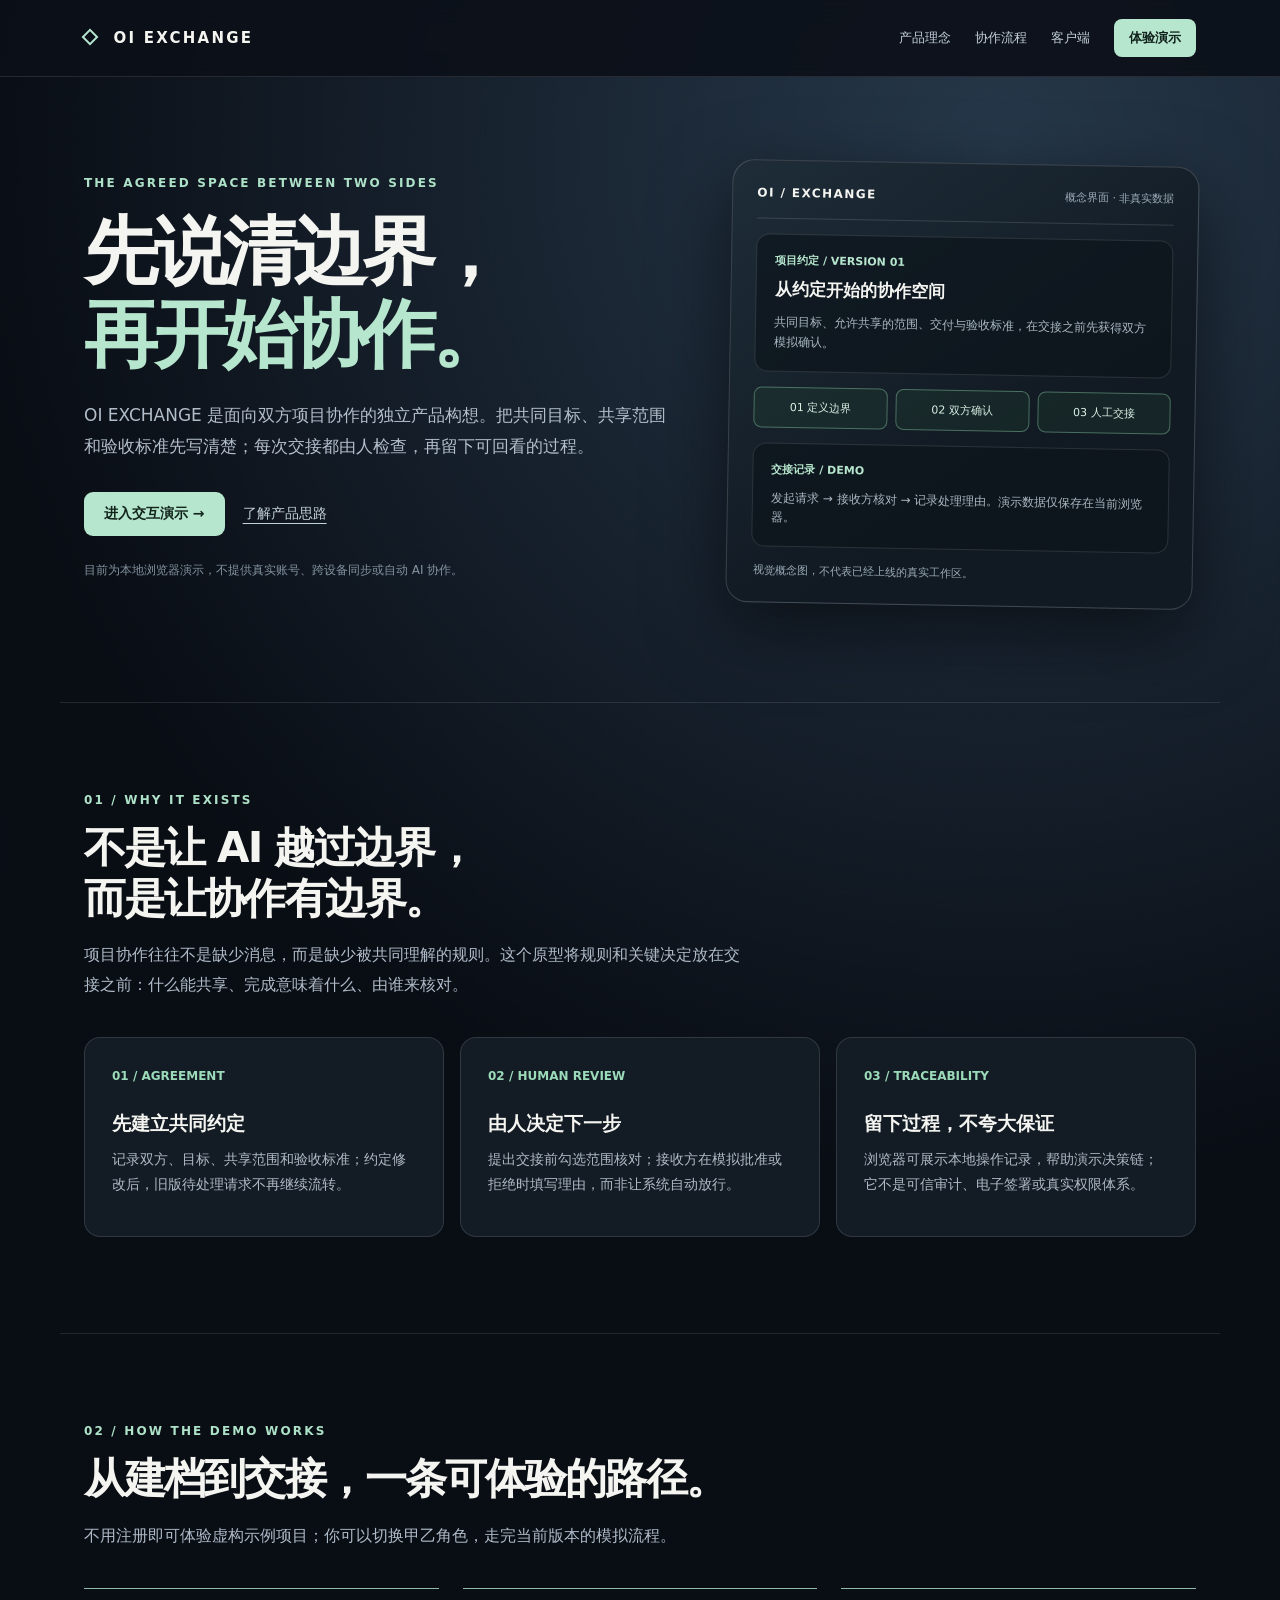
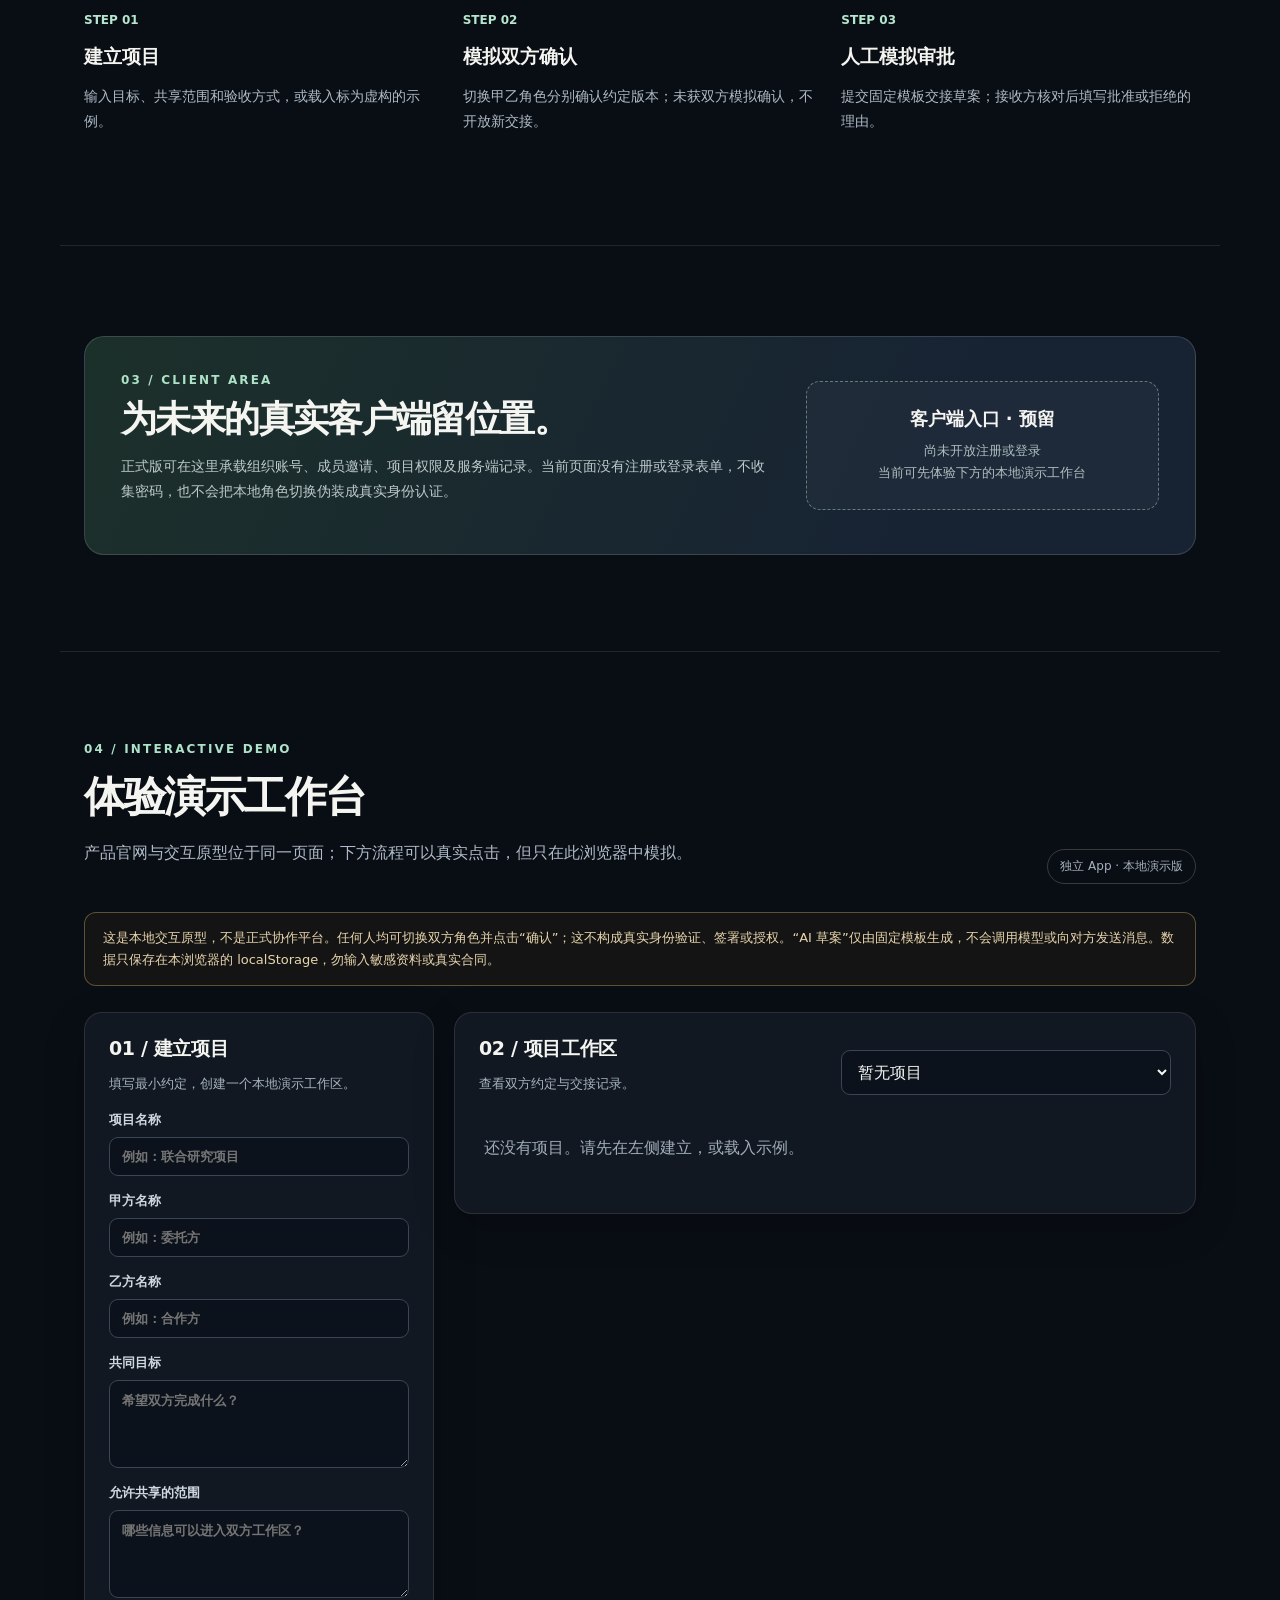
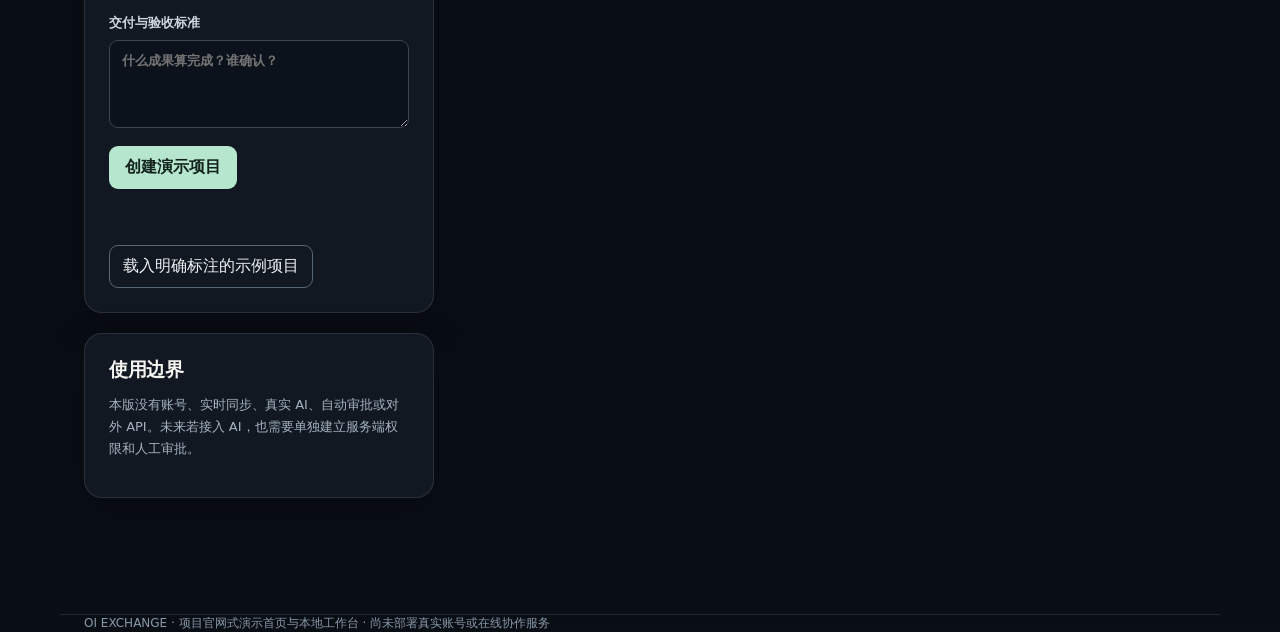
==== index.html @ 1efd239c "Build official-style OI EXCHANGE demo homepage and preserve local workspace" ====
<!doctype html>
<html lang="zh-CN">
<head>
  <meta charset="utf-8">
  <meta name="viewport" content="width=device-width,initial-scale=1">
  <meta name="color-scheme" content="dark">
  <meta name="description" content="OI EXCHANGE：先约定边界，再让双方协作。了解项目理念，体验本地交互演示。">
  <title>OI EXCHANGE — 在清晰边界内协作</title>
  <style>
    :root{font-family:Inter,ui-sans-serif,system-ui,-apple-system,BlinkMacSystemFont,"Segoe UI",sans-serif;color:#f4f4f0;background:#090d14;scroll-behavior:smooth}*{box-sizing:border-box}body{margin:0;min-height:100vh;background:radial-gradient(circle at 78% 4%,#26384a 0,transparent 27%),#090d14}button,input,textarea,select{font:inherit}button{cursor:pointer}button:disabled{opacity:.45;cursor:not-allowed}a{color:inherit}a:focus-visible,button:focus-visible,input:focus-visible,select:focus-visible,textarea:focus-visible,summary:focus-visible{outline:2px solid #b6e6cd;outline-offset:3px}.wrap{max-width:1160px;margin:auto;padding:0 24px}.skip{position:absolute;left:-9999px;top:8px;background:#b6e6cd;color:#11221c;padding:10px;z-index:5}.skip:focus{left:8px}header{border-bottom:1px solid #ffffff1c;background:#0b1019e8;backdrop-filter:blur(12px);position:sticky;top:0;z-index:4}header .wrap{display:flex;justify-content:space-between;align-items:center;min-height:76px;gap:16px}.brand{font-weight:800;letter-spacing:.15em;font-size:15px;text-decoration:none;white-space:nowrap}.brand i{display:inline-block;width:12px;height:12px;border:2px solid #b5e6d1;transform:rotate(45deg);margin-right:10px}.nav{display:flex;align-items:center;gap:24px}.nav a{font-size:13px;color:#c5d0da;text-decoration:none}.nav a:hover{color:#b6e6cd}.nav .nav-cta{color:#11221c;background:#b6e6cd;padding:10px 15px;border-radius:8px;font-weight:800}.nav .nav-cta:hover{color:#11221c;background:#d7f6e6}.tag,.muted{color:#a7b2bf}.tag{font-size:12px;border:1px solid #ffffff30;border-radius:40px;padding:8px 12px}.eyebrow{color:#aee2c8;font-size:12px;letter-spacing:.18em;font-weight:700}.site-hero{display:grid;grid-template-columns:1.12fr .88fr;gap:50px;align-items:center;min-height:560px;padding-top:86px;padding-bottom:96px}.site-hero h1{font-size:clamp(42px,5.8vw,75px);letter-spacing:-.06em;line-height:1.12;margin:20px 0 23px}.site-hero h1 em{font-style:normal;color:#b6e6cd}.lead{max-width:600px;line-height:1.85;color:#b3becb;font-size:17px}.ctas{display:flex;align-items:center;gap:18px;flex-wrap:wrap;margin-top:30px}.cta{display:inline-flex;text-decoration:none;justify-content:center;align-items:center;background:#b6e6cd;color:#12241c;border-radius:9px;padding:13px 20px;font-weight:800;font-size:14px}.cta:hover{background:#d7f6e6}.text-link{font-size:14px;color:#c3d1d9;text-underline-offset:5px}.hero-note{font-size:12px;line-height:1.7;color:#8293a0;margin-top:24px}.preview{border:1px solid #ffffff2a;border-radius:22px;background:linear-gradient(145deg,#1e2d38,#111922 65%);padding:24px;box-shadow:0 24px 75px #0008;transform:rotate(1deg)}.preview-head{display:flex;align-items:center;justify-content:space-between;border-bottom:1px solid #ffffff22;padding-bottom:18px;gap:10px}.preview-head strong{letter-spacing:.12em;font-size:12px}.preview-head span,.preview-caption{font-size:11px;color:#9aabb7}.preview-card{background:#0d151db8;border:1px solid #ffffff1e;border-radius:13px;padding:18px;margin-top:15px}.preview-card b{display:block;font-size:11px;color:#b6e6cd;margin-bottom:10px}.preview-card strong{font-size:17px}.preview-card p{font-size:12px;color:#a9b7c2;line-height:1.65;margin-bottom:0}.preview-steps{display:grid;grid-template-columns:repeat(3,1fr);gap:8px;margin-top:15px}.preview-steps span{border:1px solid #80be9c7b;background:#2346364a;color:#d9f0e3;border-radius:8px;text-align:center;font-size:11px;padding:12px 4px}.preview-caption{margin:16px 2px 0}.section{padding-top:90px;padding-bottom:96px;border-top:1px solid #ffffff1a;scroll-margin-top:80px}.section h2{font-size:clamp(29px,3.5vw,42px);letter-spacing:-.045em;line-height:1.2;margin:16px 0}.section-intro{max-width:670px;color:#afbbc8;line-height:1.85}.feature-grid{display:grid;grid-template-columns:repeat(3,1fr);gap:16px;margin-top:38px}.feature{border:1px solid #ffffff20;border-radius:16px;background:#131b24;padding:27px;min-height:200px}.feature span{color:#9bdbb9;font-size:12px;font-weight:800}.feature h3{font-size:19px;margin:27px 0 10px}.feature p{font-size:14px;line-height:1.75;color:#aebbc6;margin:0}.flow-grid{display:grid;grid-template-columns:repeat(3,1fr);gap:24px;margin-top:38px}.flow-step{border-top:1px solid #8fbaa7;padding-top:20px}.flow-step b{font-size:12px;color:#b6e6cd}.flow-step h3{margin:16px 0 10px}.flow-step p{font-size:14px;line-height:1.8;color:#aebbc6}.client-band{border:1px solid #ffffff25;background:linear-gradient(115deg,#1c302a,#172333 75%);border-radius:20px;padding:36px;display:grid;grid-template-columns:1.3fr .7fr;align-items:center;gap:28px}.client-band h2{margin:10px 0;font-size:clamp(26px,3vw,36px)}.client-band p{max-width:660px;color:#bdc9ca;line-height:1.8;font-size:14px}.reserved{border:1px dashed #aacdb781;border-radius:14px;padding:25px;text-align:center;background:#ffffff08}.reserved strong{display:block;font-size:18px;margin-bottom:9px}.reserved span{display:block;color:#adc0c0;font-size:13px;line-height:1.7}.demo-header{display:flex;justify-content:space-between;align-items:end;gap:18px;margin-bottom:28px}.demo-header h2{margin-bottom:5px}.notice{padding:14px 18px;border:1px solid #c8a96869;border-radius:12px;color:#e7d5ad;background:#45341835;font-size:13px;line-height:1.7;margin:0 0 26px}.grid{display:grid;grid-template-columns:350px minmax(0,1fr);gap:20px;align-items:start}.card{border:1px solid #ffffff1b;border-radius:18px;background:#131a24e8;padding:24px;margin-bottom:20px;box-shadow:0 12px 45px #0002}.card h2{font-size:19px;margin:0 0 10px;letter-spacing:-.02em}.card h3{font-size:15px;margin:20px 0 8px}.card p{line-height:1.7}.small{font-size:13px;color:#a5b2c0;line-height:1.6}.field{display:block;color:#ced6df;font-size:13px;font-weight:600;margin-top:16px}.field input:not([type=checkbox]),.field textarea,.field select,select.project{display:block;width:100%;margin-top:8px;background:#0c121b;color:#f5f6f4;border:1px solid #394656;border-radius:9px;padding:11px 12px;outline:none}.field textarea{min-height:88px;resize:vertical}.field input:focus,.field textarea:focus,.field select:focus,select.project:focus{border-color:#9ad8bb}.field small{display:block;color:#8493a2;font-weight:400;margin-top:6px}.check{display:flex;align-items:flex-start;gap:10px;margin-top:16px;color:#ced6df;font-size:13px;line-height:1.55}.check input{margin-top:3px;accent-color:#b6e6cd}.check span{flex:1}button.primary{background:#b6e6cd;color:#11221c;border:0;border-radius:9px;padding:11px 16px;font-weight:800;margin-top:18px}button.secondary{border:1px solid #576676;background:transparent;color:#edf2f4;border-radius:9px;padding:10px 13px;margin-top:12px}button.secondary:hover{border-color:#b6e6cd}button.danger{border-color:#b86969;color:#f1aaaa}.row{display:flex;justify-content:space-between;gap:15px;align-items:center;flex-wrap:wrap}.pill{border:1px solid #71b99c88;border-radius:30px;color:#b6e6cd;padding:5px 9px;font-size:12px}.statline{display:flex;gap:10px;flex-wrap:wrap;margin:18px 0}.stat{background:#0c121b;border:1px solid #ffffff18;border-radius:10px;padding:12px 15px;flex:1;min-width:110px}.stat strong{display:block;font-size:24px}.stat span{color:#9facb9;font-size:12px}.data{background:#0e141e;border:1px solid #ffffff16;border-radius:12px;padding:14px 16px;margin:12px 0;overflow-wrap:anywhere}.data b{display:block;font-size:12px;color:#b6e6cd;margin-bottom:6px}.data p{margin:0;white-space:pre-wrap;font-size:14px}.item{border-top:1px solid #ffffff1c;padding:18px 0}.item:first-child{border-top:0}.item h3{margin:0 0 6px}.item .small{margin:5px 0}.item pre{white-space:pre-wrap;overflow-wrap:anywhere;color:#dce9e3;background:#0b1219;border-radius:9px;padding:14px;font:13px/1.65 ui-monospace,SFMono-Regular,Consolas,monospace}.item .actions{display:flex;gap:10px;flex-wrap:wrap}.item .actions button{margin:4px 0 0}.item .review{margin-top:12px;border-top:1px solid #ffffff1c;padding-top:2px}.item .review textarea{min-height:64px}.empty{color:#9facb9;padding:30px 5px}.hidden{display:none!important}footer{padding:30px 0 55px;color:#8998a8;font-size:12px;border-top:1px solid #ffffff1a}.log{margin:0;padding:0 0 0 22px}.log li{margin:10px 0;color:#cad2dc;line-height:1.5}.log time{color:#8292a2;font-size:12px;margin-right:8px}.alert{color:#ffbcbc;font-size:13px;min-height:18px}.project{max-width:330px}select.project{margin:0}.sectiontitle{margin:34px 0 15px}.footnote{color:#8998a8;font-size:12px;margin-top:15px}details.revise{border-top:1px solid #ffffff1c;margin-top:22px;padding-top:18px}details.revise summary{cursor:pointer;color:#b6e6cd;font-size:13px}.gate{padding:12px 14px;background:#0c121b;border-radius:10px;margin:15px 0;color:#b6e6cd;font-size:13px;line-height:1.6}@media(max-width:900px){.site-hero{grid-template-columns:1fr;min-height:auto;gap:38px}.preview{max-width:620px}.nav{gap:14px}.nav a{font-size:12px}}@media(max-width:800px){.grid,.client-band{grid-template-columns:1fr}.feature-grid,.flow-grid{grid-template-columns:1fr}.feature{min-height:auto}.section{padding-top:65px;padding-bottom:70px}.card{padding:20px}.project{max-width:none}}@media(max-width:600px){header .wrap{min-height:66px;flex-wrap:wrap;padding-top:12px;padding-bottom:12px}.nav{width:100%;justify-content:space-between;gap:8px}.nav a{font-size:11px}.nav .nav-cta{padding:8px 10px}.site-hero{padding-top:55px;padding-bottom:65px}.site-hero h1{font-size:43px}.preview{padding:16px;transform:none}.client-band{padding:25px}.demo-header{display:block}.demo-header .tag{display:inline-block;margin-top:14px}}@media(prefers-reduced-motion:reduce){:root{scroll-behavior:auto}}
  </style>
</head>
<body>
  <a class="skip" href="#main">跳到正文</a>
  <header><div class="wrap"><a class="brand" href="#top"><i aria-hidden="true"></i> OI EXCHANGE</a><nav class="nav" aria-label="主导航"><a href="#why">产品理念</a><a href="#flow">协作流程</a><a href="#client">客户端</a><a class="nav-cta" href="#demo-workspace">体验演示</a></nav></div></header>
  <main id="main">
    <section class="wrap site-hero" id="top" aria-labelledby="hero-title"><div><div class="eyebrow">THE AGREED SPACE BETWEEN TWO SIDES</div><h1 id="hero-title">先说清边界，<br><em>再开始协作。</em></h1><p class="lead">OI EXCHANGE 是面向双方项目协作的独立产品构想。把共同目标、共享范围和验收标准先写清楚；每次交接都由人检查，再留下可回看的过程。</p><div class="ctas"><a class="cta" href="#demo-workspace">进入交互演示 →</a><a class="text-link" href="#why">了解产品思路</a></div><p class="hero-note">目前为本地浏览器演示，不提供真实账号、跨设备同步或自动 AI 协作。</p></div><div class="preview" aria-label="项目工作区概念示意，并非真实产品数据"><div class="preview-head"><strong>OI / EXCHANGE</strong><span>概念界面 · 非真实数据</span></div><div class="preview-card"><b>项目约定 / VERSION 01</b><strong>从约定开始的协作空间</strong><p>共同目标、允许共享的范围、交付与验收标准，在交接之前先获得双方模拟确认。</p></div><div class="preview-steps"><span>01 定义边界</span><span>02 双方确认</span><span>03 人工交接</span></div><div class="preview-card"><b>交接记录 / DEMO</b><p>发起请求 → 接收方核对 → 记录处理理由。演示数据仅保存在当前浏览器。</p></div><p class="preview-caption">视觉概念图，不代表已经上线的真实工作区。</p></div></section>
    <section id="why" class="section wrap" aria-labelledby="why-title"><div class="eyebrow">01 / WHY IT EXISTS</div><h2 id="why-title">不是让 AI 越过边界，<br>而是让协作有边界。</h2><p class="section-intro">项目协作往往不是缺少消息，而是缺少被共同理解的规则。这个原型将规则和关键决定放在交接之前：什么能共享、完成意味着什么、由谁来核对。</p><div class="feature-grid"><article class="feature"><span>01 / AGREEMENT</span><h3>先建立共同约定</h3><p>记录双方、目标、共享范围和验收标准；约定修改后，旧版待处理请求不再继续流转。</p></article><article class="feature"><span>02 / HUMAN REVIEW</span><h3>由人决定下一步</h3><p>提出交接前勾选范围核对；接收方在模拟批准或拒绝时填写理由，而非让系统自动放行。</p></article><article class="feature"><span>03 / TRACEABILITY</span><h3>留下过程，不夸大保证</h3><p>浏览器可展示本地操作记录，帮助演示决策链；它不是可信审计、电子签署或真实权限体系。</p></article></div></section>
    <section id="flow" class="section wrap" aria-labelledby="flow-title"><div class="eyebrow">02 / HOW THE DEMO WORKS</div><h2 id="flow-title">从建档到交接，一条可体验的路径。</h2><p class="section-intro">不用注册即可体验虚构示例项目；你可以切换甲乙角色，走完当前版本的模拟流程。</p><div class="flow-grid"><div class="flow-step"><b>STEP 01</b><h3>建立项目</h3><p>输入目标、共享范围和验收方式，或载入标为虚构的示例。</p></div><div class="flow-step"><b>STEP 02</b><h3>模拟双方确认</h3><p>切换甲乙角色分别确认约定版本；未获双方模拟确认，不开放新交接。</p></div><div class="flow-step"><b>STEP 03</b><h3>人工模拟审批</h3><p>提交固定模板交接草案；接收方核对后填写批准或拒绝的理由。</p></div></div></section>
    <section id="client" class="section wrap" aria-labelledby="client-title"><div class="client-band"><div><div class="eyebrow">03 / CLIENT AREA</div><h2 id="client-title">为未来的真实客户端留位置。</h2><p>正式版可在这里承载组织账号、成员邀请、项目权限及服务端记录。当前页面没有注册或登录表单，不收集密码，也不会把本地角色切换伪装成真实身份认证。</p></div><div class="reserved" role="note"><strong>客户端入口 · 预留</strong><span>尚未开放注册或登录<br>当前可先体验下方的本地演示工作台</span></div></div></section>
    <section id="demo-workspace" class="section wrap" aria-labelledby="demo-title"><div class="demo-header"><div><div class="eyebrow">04 / INTERACTIVE DEMO</div><h2 id="demo-title">体验演示工作台</h2><p class="section-intro">产品官网与交互原型位于同一页面；下方流程可以真实点击，但只在此浏览器中模拟。</p></div><span class="tag">独立 App · 本地演示版</span></div>
    <div class="notice" role="note">这是本地交互原型，不是正式协作平台。任何人均可切换双方角色并点击“确认”；这不构成真实身份验证、签署或授权。“AI 草案”仅由固定模板生成，不会调用模型或向对方发送消息。数据只保存在本浏览器的 localStorage，勿输入敏感资料或真实合同。</div>
    <div class="grid"><aside><section class="card"><h2>01 / 建立项目</h2><p class="small">填写最小约定，创建一个本地演示工作区。</p><form id="project-form"><label class="field">项目名称<input name="name" required maxlength="80" placeholder="例如：联合研究项目"></label><label class="field">甲方名称<input name="partyA" required maxlength="60" placeholder="例如：委托方"></label><label class="field">乙方名称<input name="partyB" required maxlength="60" placeholder="例如：合作方"></label><label class="field">共同目标<textarea name="goal" required maxlength="600" placeholder="希望双方完成什么？"></textarea></label><label class="field">允许共享的范围<textarea name="scope" required maxlength="600" placeholder="哪些信息可以进入双方工作区？"></textarea></label><label class="field">交付与验收标准<textarea name="deliverable" required maxlength="600" placeholder="什么成果算完成？谁确认？"></textarea></label><button class="primary" type="submit">创建演示项目</button><p id="project-error" class="alert" role="alert"></p></form><button id="demo" class="secondary" type="button">载入明确标注的示例项目</button></section><section class="card"><h2>使用边界</h2><p class="small">本版没有账号、实时同步、真实 AI、自动审批或对外 API。未来若接入 AI，也需要单独建立服务端权限和人工审批。</p></section></aside><div><section class="card"><div class="row"><div><h2>02 / 项目工作区</h2><p class="small">查看双方约定与交接记录。</p></div><select id="project-select" class="project" aria-label="选择项目"></select></div><div id="no-project" class="empty">还没有项目。请先在左侧建立，或载入示例。</div><div id="workspace" class="hidden"><div id="overview"></div><label class="field">模拟当前操作方<select id="actor"><option value="A">甲方</option><option value="B">乙方</option></select><small>可随时切换角色；这不是真实的身份验证或授权。</small></label></div></section><section id="agreement-card" class="card hidden"><h2>03 / 双方确认项目约定</h2><p class="small">双方分别模拟确认当前版本，才能提出新的交接请求。任何一方修改约定，版本递增，双方必须重新确认；旧版未处理请求会作废。</p><div id="agreement-status"></div><button id="approve-agreement" class="primary" type="button">模拟确认当前约定</button><p id="agreement-error" class="alert" role="alert"></p><details class="revise"><summary>修改共同目标、共享范围或验收标准</summary><form id="revision-form"><label class="field">共同目标<textarea name="goal" required maxlength="600"></textarea></label><label class="field">允许共享的范围<textarea name="scope" required maxlength="600"></textarea></label><label class="field">交付与验收标准<textarea name="deliverable" required maxlength="600"></textarea></label><button class="secondary" type="submit">模拟提出新约定版本</button><p id="revision-error" class="alert" role="alert"></p></form></details></section><section id="handoff-card" class="card hidden"><h2>04 / 提出交接请求</h2><p class="small">以当前操作方名义生成固定模板草案；对方需模拟核对范围并填写处理理由。不会自动发送，也不会执行任务。</p><div id="handoff-gate" class="gate" role="status"></div><form id="handoff-form"><label class="field">待协作任务<textarea name="task" required maxlength="500" placeholder="描述需要对方确认的具体任务"></textarea></label><label class="check"><input name="scopeCheck" type="checkbox" required><span>我已人工核对：任务及其中的信息没有超出当前约定的共享范围。</span></label><button id="submit-handoff" class="primary" type="submit">生成草案并提交模拟审批</button><p id="handoff-error" class="alert" role="alert"></p></form><h3 class="sectiontitle">交接列表</h3><div id="handoffs"></div></section><section id="audit-card" class="card hidden"><h2>05 / 操作记录</h2><p class="small">仅记录此浏览器中的演示操作，不是不可篡改的审计日志。</p><ol id="audit" class="log"></ol><button id="clear-project" class="secondary danger" type="button">删除当前本地项目</button></section></div></div></section>
  </main><footer class="wrap">OI EXCHANGE · 项目官网式演示首页与本地工作台 · 尚未部署真实账号或在线协作服务</footer>
  <script>
    (()=>{'use strict';
      const KEY='oi-exchange-demo-v1';
      const $=s=>document.querySelector(s);
      const node=(tag,cls,text)=>{const el=document.createElement(tag);if(cls)el.className=cls;if(text!==undefined)el.textContent=text;return el};
      function load(){try{const v=JSON.parse(localStorage.getItem(KEY)||'{}');const projects=Array.isArray(v.projects)?v.projects:[];projects.forEach(p=>{if(!p.agreement||typeof p.agreement!=='object')p.agreement={version:1,approved:{A:null,B:null}};if(!p.agreement.approved||typeof p.agreement.approved!=='object')p.agreement.approved={A:null,B:null};if(!Number.isInteger(p.agreement.version)||p.agreement.version<1)p.agreement.version=1;if(!Array.isArray(p.handoffs))p.handoffs=[];if(!Array.isArray(p.audit))p.audit=[]});return {projects}}catch{return {projects:[]}}}
      const state=load();let selected=state.projects[0]?.id||null;
      function save(){try{localStorage.setItem(KEY,JSON.stringify(state));return true}catch{return false}}
      function id(){return typeof crypto!=='undefined'&&crypto.randomUUID?crypto.randomUUID():`${Date.now()}-${Math.random().toString(36).slice(2)}`}
      function current(){return state.projects.find(p=>p.id===selected)}
      function log(p,message){p.audit.unshift({id:id(),at:new Date().toISOString(),message})}
      function party(p,side){return side==='A'?p.partyA:p.partyB}
      function agreed(p){return Boolean(p.agreement.approved.A&&p.agreement.approved.B)}
      function addData(parent,label,value){const box=node('div','data');box.append(node('b','',label),node('p','',value));parent.append(box)}
      function newProject(data,example){return {id:id(),name:data.name,partyA:data.partyA,partyB:data.partyB,goal:data.goal,scope:data.scope,deliverable:data.deliverable,example,handoffs:[],audit:[],agreement:{version:1,approved:{A:null,B:null}}}}
      function render(){const p=current(),select=$('#project-select');select.replaceChildren();if(!state.projects.length)select.add(new Option('暂无项目',''));else{state.projects.forEach(item=>select.add(new Option(item.name,item.id)));select.value=p?.id||state.projects[0].id}
        $('#no-project').classList.toggle('hidden',!!p);['#workspace','#agreement-card','#handoff-card','#audit-card'].forEach(s=>$(s).classList.toggle('hidden',!p));if(!p)return;
        const overview=$('#overview');overview.replaceChildren();const head=node('div','row'),left=node('div');left.append(node('h2','',p.name),node('div','small',`${p.partyA} ↔ ${p.partyB}`));head.append(left,node('span','pill',p.example?'示例项目 · 模拟':'本地项目 · 模拟'));overview.append(head);
        const stats=node('div','statline');[['约定版本',`v${p.agreement.version}`],['待审批',p.handoffs.filter(h=>h.status==='pending').length],['已模拟批准',p.handoffs.filter(h=>h.status==='approved').length]].forEach(([label,count])=>{const item=node('div','stat');item.append(node('strong','',String(count)),node('span','',label));stats.append(item)});overview.append(stats);
        addData(overview,'共同目标',p.goal);addData(overview,'允许共享的范围',p.scope);addData(overview,'交付与验收标准',p.deliverable);
        const actor=$('#actor');actor.options[0].textContent=`甲方 · ${p.partyA}`;actor.options[1].textContent=`乙方 · ${p.partyB}`;
        const form=$('#revision-form');form.elements.goal.value=p.goal;form.elements.scope.value=p.scope;form.elements.deliverable.value=p.deliverable;
        renderAgreement(p);renderHandoffs(p);renderAudit(p)
      }
      function renderAgreement(p){const box=$('#agreement-status');box.replaceChildren();['A','B'].forEach(side=>{const date=p.agreement.approved[side];addData(box,`${party(p,side)} · 当前版本 v${p.agreement.version}`,date?`已模拟确认 · ${new Date(date).toLocaleString('zh-CN')}`:'尚未模拟确认')});const side=$('#actor').value,button=$('#approve-agreement');button.disabled=Boolean(p.agreement.approved[side]);button.textContent=p.agreement.approved[side]?`${party(p,side)}已模拟确认`: `以${party(p,side)}身份模拟确认 v${p.agreement.version}`;$('#handoff-gate').textContent=agreed(p)?`双方已模拟确认 v${p.agreement.version}；可提交本版本的新交接请求。`:`尚待双方模拟确认 v${p.agreement.version}，此时不能提交新的交接请求。`;$('#submit-handoff').disabled=!agreed(p)}
      function renderHandoffs(p){const box=$('#handoffs');box.replaceChildren();if(!p.handoffs.length){box.append(node('div','empty','暂无交接请求。双方确认约定后可生成模拟草案。'));return}
        [...p.handoffs].reverse().forEach(h=>{const item=node('article','item'),version=h.agreementVersion||1;const label={pending:'待对方模拟审批',approved:'已模拟批准',rejected:'已模拟拒绝',superseded:'约定更新后作废'}[h.status]||'状态未知';item.append(node('h3','',h.task),node('p','small',`${party(p,h.from)} → ${party(p,h.to)} · 约定 v${version} · ${label}`));item.append(node('pre','',h.draft));if(h.status==='pending'){
          const review=node('form','review');const reason=node('textarea');reason.name='reason';reason.required=true;reason.maxLength=300;reason.placeholder='说明批准或拒绝的理由（必填，最多 300 字）';const reasonLabel=node('label','field','处理理由');reasonLabel.append(reason);review.append(reasonLabel);
          const checkLabel=node('label','check'),check=document.createElement('input');check.type='checkbox';check.name='reviewCheck';check.required=true;checkLabel.append(check,node('span','','我已人工核对任务内容与约定版本、共享范围及验收标准；仅作本地模拟。'));review.append(checkLabel);
          const actions=node('div','actions');['approved','rejected'].forEach(status=>{const b=node('button','secondary'+(status==='rejected'?' danger':''),status==='approved'?'模拟批准':'模拟拒绝');b.type='submit';b.value=status;b.name='decision';b.disabled=$('#actor').value!==h.to||version!==p.agreement.version;actions.append(b)});review.append(actions,node('div','footnote',`切换为 ${party(p,h.to)} 才能在本地模拟审批；角色并无真实权限校验。`));review.addEventListener('submit',e=>{e.preventDefault();const data=new FormData(review),decision=e.submitter?.value;if(data.get('reviewCheck')!=='on'||!['approved','rejected'].includes(decision))return;const detail=String(data.get('reason')||'').trim();if(!detail){reason.setCustomValidity('请填写处理理由');reason.reportValidity();return}reason.setCustomValidity('');decide(p.id,h.id,decision,detail)});reason.addEventListener('input',()=>reason.setCustomValidity(''));item.append(review)
        }else if(h.reviewReason){addData(item,'模拟处理理由',h.reviewReason)}box.append(item)})
      }
      function renderAudit(p){const box=$('#audit');box.replaceChildren();p.audit.forEach(entry=>{const li=node('li');const t=node('time','',new Date(entry.at).toLocaleString('zh-CN'));t.dateTime=entry.at;li.append(t,document.createTextNode(entry.message));box.append(li)})}
      function decide(projectId,handoffId,status,reason){const p=state.projects.find(x=>x.id===projectId),h=p?.handoffs.find(x=>x.id===handoffId);if(!p||!h||h.status!=='pending'||(h.agreementVersion||1)!==p.agreement.version||$('#actor').value!==h.to||!agreed(p)||!['approved','rejected'].includes(status)||!reason||reason.length>300)return;const before=h.status;h.status=status;h.decidedAt=new Date().toISOString();h.reviewReason=reason;log(p,`${party(p,h.to)}${status==='approved'?'模拟批准':'模拟拒绝'}了「${h.task}」（约定 v${p.agreement.version}）；理由：${reason}`);if(!save()){h.status=before;delete h.decidedAt;delete h.reviewReason;p.audit.shift();alert('本地存储不可用，操作未保存。');return}render()}
      $('#project-form').addEventListener('submit',e=>{e.preventDefault();const form=e.currentTarget,d=Object.fromEntries(new FormData(form));const fields=['name','partyA','partyB','goal','scope','deliverable'];const data=Object.fromEntries(fields.map(key=>[key,String(d[key]||'').trim()]));if(fields.some(key=>!data[key]))return;const p=newProject(data,false);log(p,'创建本地演示项目（约定 v1 待双方模拟确认）');state.projects.push(p);if(!save()){state.projects.pop();$('#project-error').textContent='浏览器存储不可用，未创建项目。';return}selected=p.id;$('#actor').value='A';$('#project-error').textContent='';form.reset();render()});
      $('#demo').addEventListener('click',()=>{const p=newProject({name:'示例：联合研究交付',partyA:'示例委托方',partyB:'示例研究方',goal:'共同完成一份研究提纲，并在双方确认后推进。',scope:'仅共享公开资料、已获双方同意的研究摘要；不共享个人数据或未授权文件。',deliverable:'一份含研究问题、方法与时间安排的提纲；双方分别确认后才视为通过。'},true);log(p,'载入虚构示例项目（约定 v1 待模拟确认）');state.projects.push(p);if(!save()){state.projects.pop();alert('浏览器存储不可用，无法载入示例。');return}selected=p.id;$('#actor').value='A';render()});
      $('#project-select').addEventListener('change',e=>{selected=e.target.value;$('#actor').value='A';render()});$('#actor').addEventListener('change',()=>{const p=current();if(p){renderAgreement(p);renderHandoffs(p)}});
      $('#approve-agreement').addEventListener('click',()=>{const p=current();if(!p)return;const side=$('#actor').value;if(p.agreement.approved[side])return;if(!confirm(`以「${party(p,side)}」演示角色确认约定 v${p.agreement.version}？这不是实际签署或授权。`))return;const date=new Date().toISOString();p.agreement.approved[side]=date;log(p,`${party(p,side)}模拟确认项目约定 v${p.agreement.version}`);if(!save()){p.agreement.approved[side]=null;p.audit.shift();$('#agreement-error').textContent='浏览器存储不可用，未保存确认。';return}$('#agreement-error').textContent='';renderAgreement(p);renderAudit(p)});
      $('#revision-form').addEventListener('submit',e=>{e.preventDefault();const p=current();if(!p)return;const form=e.currentTarget,d=new FormData(form);const goal=String(d.get('goal')||'').trim(),scope=String(d.get('scope')||'').trim(),deliverable=String(d.get('deliverable')||'').trim();if(!goal||!scope||!deliverable)return;if(goal===p.goal&&scope===p.scope&&deliverable===p.deliverable){$('#revision-error').textContent='内容没有变化。';return}if(!confirm('创建新约定版本？双方确认会重置，旧版待审批请求将作废；此操作无法撤回。'))return;
        const snapshot={goal:p.goal,scope:p.scope,deliverable:p.deliverable,agreement:p.agreement,statuses:p.handoffs.map(h=>h.status),audit:p.audit.slice()};p.goal=goal;p.scope=scope;p.deliverable=deliverable;p.agreement={version:snapshot.agreement.version+1,approved:{A:null,B:null}};p.handoffs.forEach(h=>{if(h.status==='pending')h.status='superseded'});log(p,`${party(p,$('#actor').value)}模拟修改约定为 v${p.agreement.version}；旧版待审批请求作废，双方需重新确认`);if(!save()){p.goal=snapshot.goal;p.scope=snapshot.scope;p.deliverable=snapshot.deliverable;p.agreement=snapshot.agreement;p.handoffs.forEach((h,i)=>h.status=snapshot.statuses[i]);p.audit=snapshot.audit;$('#revision-error').textContent='浏览器存储不可用，变更未保存。';return}$('#revision-error').textContent='';render()});
      $('#handoff-form').addEventListener('submit',e=>{e.preventDefault();const p=current();if(!p)return;if(!agreed(p)){$('#handoff-error').textContent='请先让双方模拟确认当前约定。';return}const form=e.currentTarget,d=new FormData(form),task=String(d.get('task')||'').trim();if(!task||d.get('scopeCheck')!=='on')return;const from=$('#actor').value,to=from==='A'?'B':'A';const draft=`【模拟模板，并非 AI 生成】\n约定版本：v${p.agreement.version}\n发起方：${party(p,from)}\n接收方：${party(p,to)}\n任务：${task}\n项目目标：${p.goal}\n约定共享范围：${p.scope}\n预期交付与验收：${p.deliverable}\n发起方已勾选人工核对范围（演示记录，未自动验证）。\n下一步：接收方检查任务和信息是否符合约定，再决定是否模拟批准。`;const h={id:id(),from,to,task,draft,agreementVersion:p.agreement.version,status:'pending'};p.handoffs.push(h);log(p,`${party(p,from)}提交了「${task}」的模拟审批请求（约定 v${p.agreement.version}）`);if(!save()){p.handoffs.pop();p.audit.shift();$('#handoff-error').textContent='浏览器存储不可用，交接未保存。';return}$('#handoff-error').textContent='';form.reset();render()});
      $('#clear-project').addEventListener('click',()=>{const p=current();if(!p||!confirm(`删除本浏览器中的「${p.name}」及其全部演示记录？此操作不可撤销。`))return;const original=state.projects;state.projects=state.projects.filter(x=>x.id!==p.id);if(!save()){state.projects=original;alert('删除未保存，请检查浏览器存储。');return}selected=state.projects[0]?.id||null;$('#actor').value='A';render()});render();
    })();
  </script>
</body>
</html>
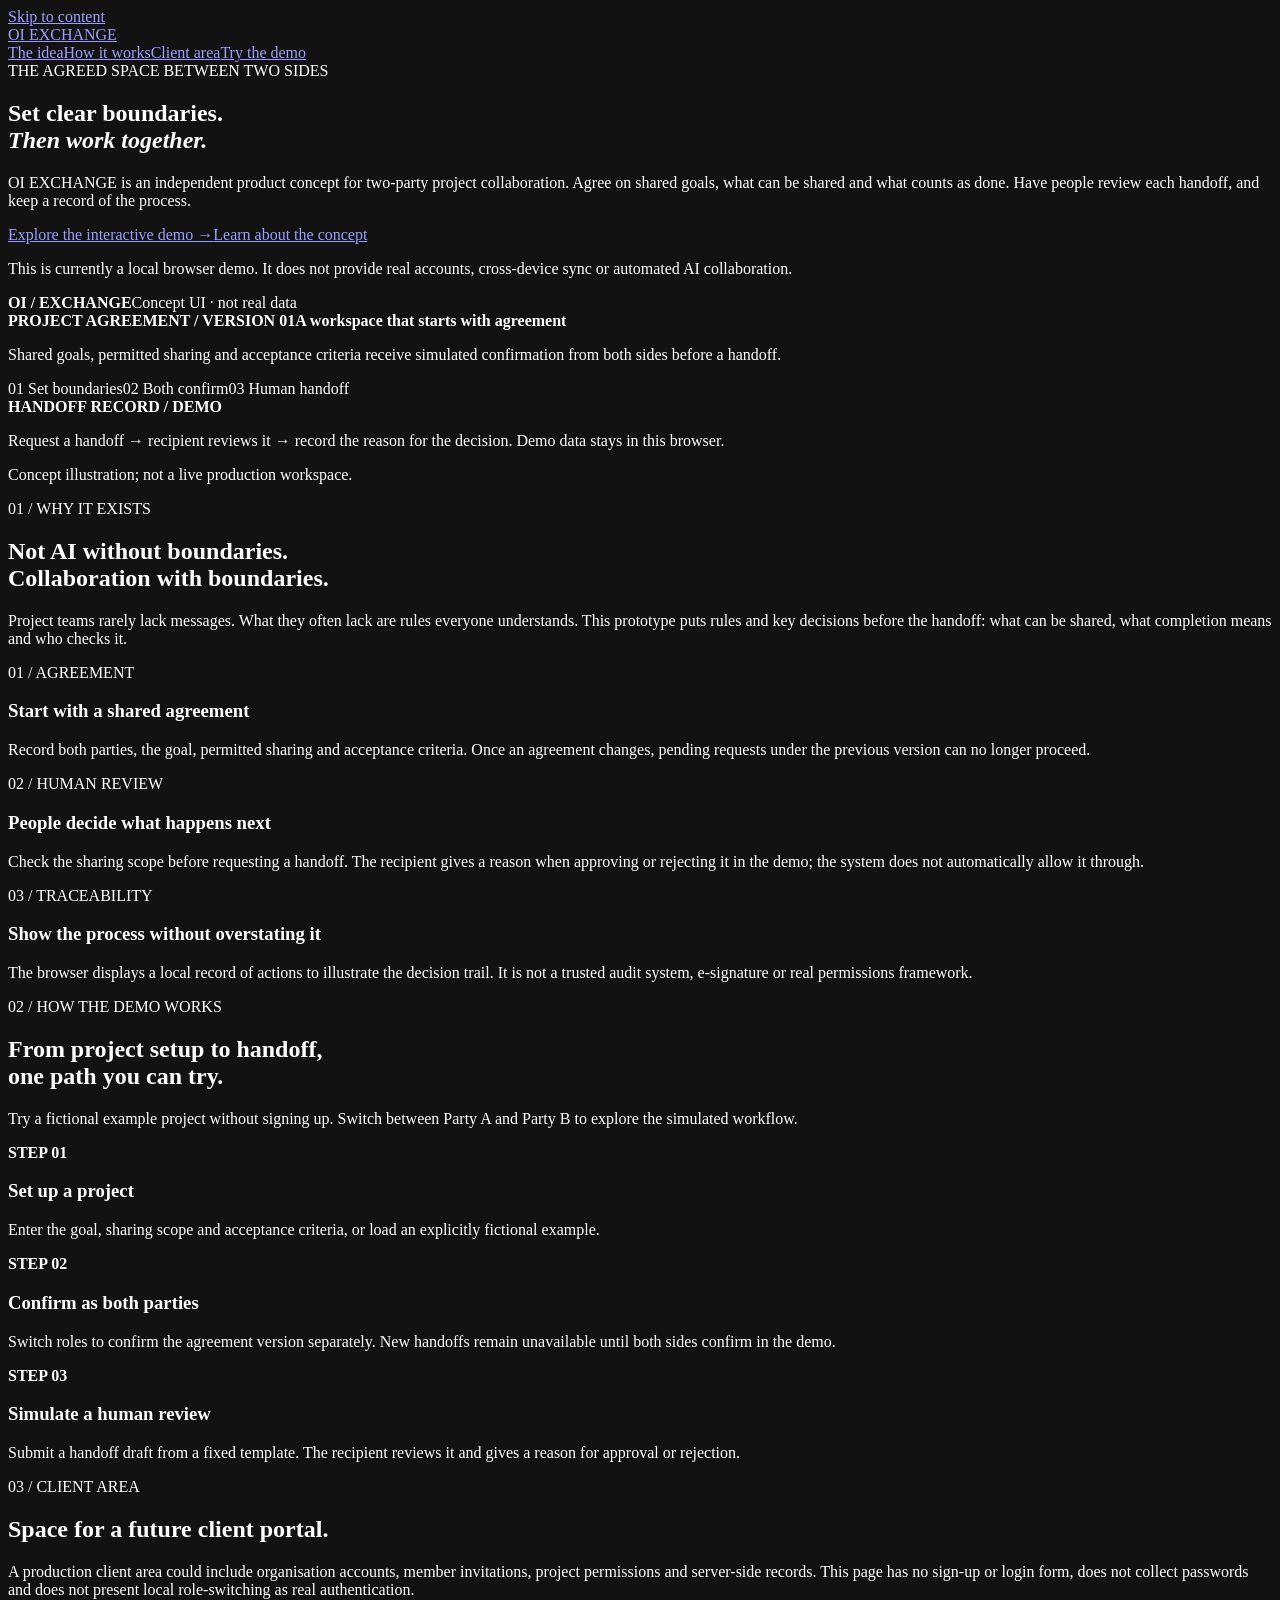
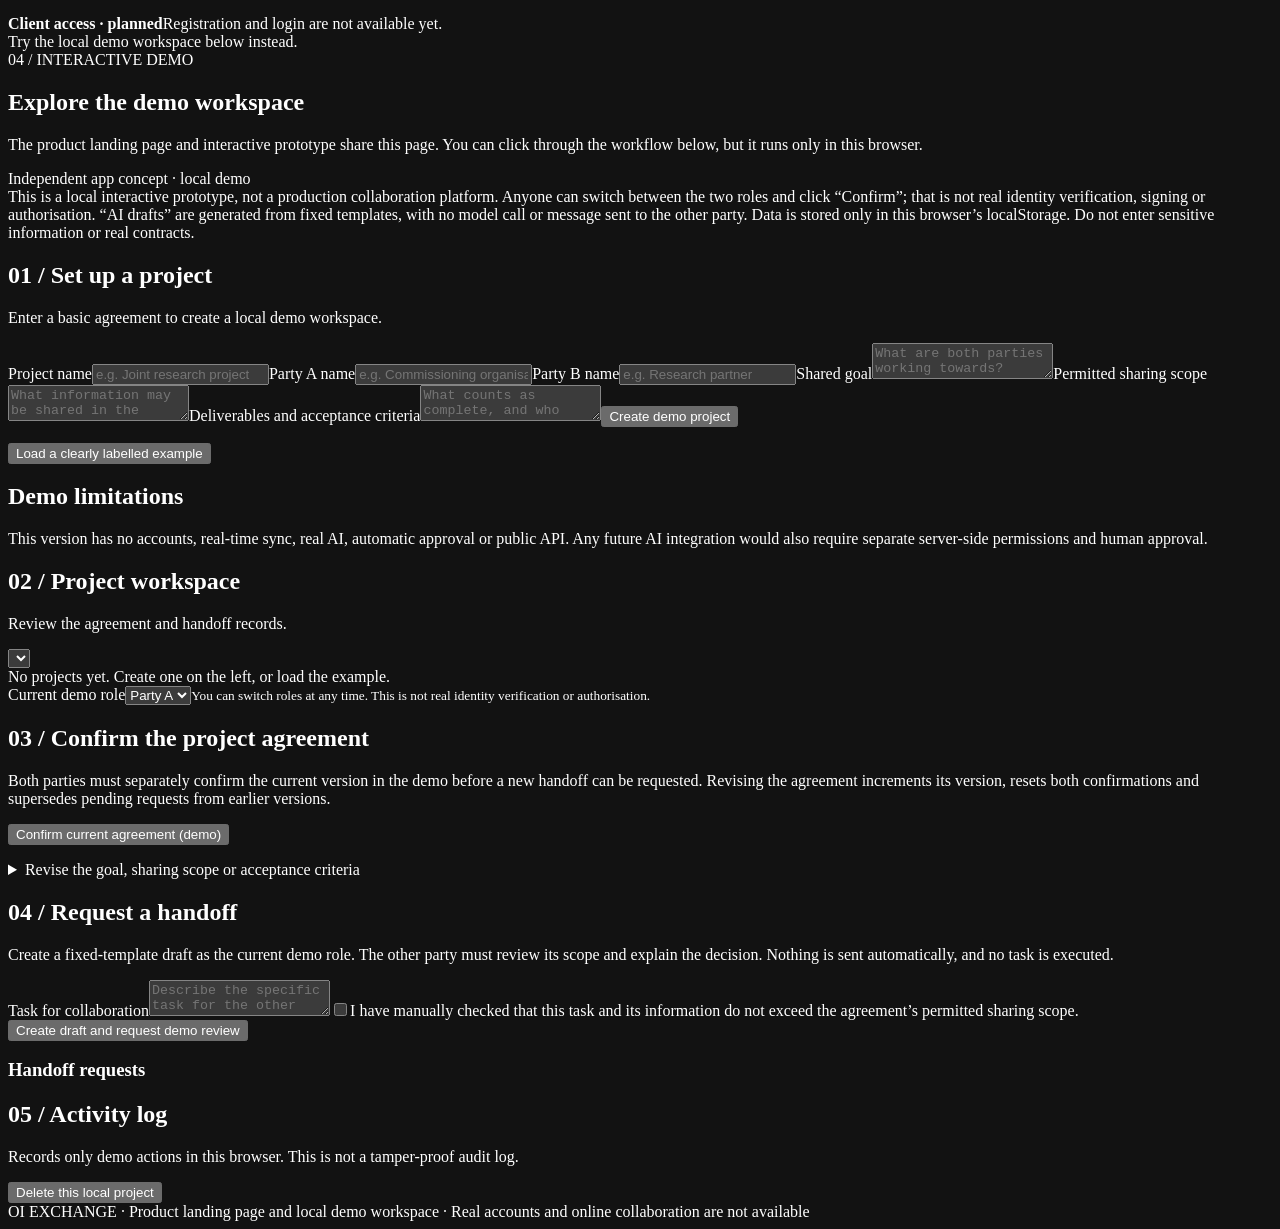
==== commit 7fa2c884: "Translate OI EXCHANGE site to English and link external assets" ====
--- a/index.html
+++ b/index.html
@@ -1,70 +1,25 @@
 <!doctype html>
-<html lang="zh-CN">
+<html lang="en">
 <head>
   <meta charset="utf-8">
   <meta name="viewport" content="width=device-width,initial-scale=1">
   <meta name="color-scheme" content="dark">
-  <meta name="description" content="OI EXCHANGE：先约定边界，再让双方协作。了解项目理念，体验本地交互演示。">
-  <title>OI EXCHANGE — 在清晰边界内协作</title>
-  <style>
-    :root{font-family:Inter,ui-sans-serif,system-ui,-apple-system,BlinkMacSystemFont,"Segoe UI",sans-serif;color:#f4f4f0;background:#090d14;scroll-behavior:smooth}*{box-sizing:border-box}body{margin:0;min-height:100vh;background:radial-gradient(circle at 78% 4%,#26384a 0,transparent 27%),#090d14}button,input,textarea,select{font:inherit}button{cursor:pointer}button:disabled{opacity:.45;cursor:not-allowed}a{color:inherit}a:focus-visible,button:focus-visible,input:focus-visible,select:focus-visible,textarea:focus-visible,summary:focus-visible{outline:2px solid #b6e6cd;outline-offset:3px}.wrap{max-width:1160px;margin:auto;padding:0 24px}.skip{position:absolute;left:-9999px;top:8px;background:#b6e6cd;color:#11221c;padding:10px;z-index:5}.skip:focus{left:8px}header{border-bottom:1px solid #ffffff1c;background:#0b1019e8;backdrop-filter:blur(12px);position:sticky;top:0;z-index:4}header .wrap{display:flex;justify-content:space-between;align-items:center;min-height:76px;gap:16px}.brand{font-weight:800;letter-spacing:.15em;font-size:15px;text-decoration:none;white-space:nowrap}.brand i{display:inline-block;width:12px;height:12px;border:2px solid #b5e6d1;transform:rotate(45deg);margin-right:10px}.nav{display:flex;align-items:center;gap:24px}.nav a{font-size:13px;color:#c5d0da;text-decoration:none}.nav a:hover{color:#b6e6cd}.nav .nav-cta{color:#11221c;background:#b6e6cd;padding:10px 15px;border-radius:8px;font-weight:800}.nav .nav-cta:hover{color:#11221c;background:#d7f6e6}.tag,.muted{color:#a7b2bf}.tag{font-size:12px;border:1px solid #ffffff30;border-radius:40px;padding:8px 12px}.eyebrow{color:#aee2c8;font-size:12px;letter-spacing:.18em;font-weight:700}.site-hero{display:grid;grid-template-columns:1.12fr .88fr;gap:50px;align-items:center;min-height:560px;padding-top:86px;padding-bottom:96px}.site-hero h1{font-size:clamp(42px,5.8vw,75px);letter-spacing:-.06em;line-height:1.12;margin:20px 0 23px}.site-hero h1 em{font-style:normal;color:#b6e6cd}.lead{max-width:600px;line-height:1.85;color:#b3becb;font-size:17px}.ctas{display:flex;align-items:center;gap:18px;flex-wrap:wrap;margin-top:30px}.cta{display:inline-flex;text-decoration:none;justify-content:center;align-items:center;background:#b6e6cd;color:#12241c;border-radius:9px;padding:13px 20px;font-weight:800;font-size:14px}.cta:hover{background:#d7f6e6}.text-link{font-size:14px;color:#c3d1d9;text-underline-offset:5px}.hero-note{font-size:12px;line-height:1.7;color:#8293a0;margin-top:24px}.preview{border:1px solid #ffffff2a;border-radius:22px;background:linear-gradient(145deg,#1e2d38,#111922 65%);padding:24px;box-shadow:0 24px 75px #0008;transform:rotate(1deg)}.preview-head{display:flex;align-items:center;justify-content:space-between;border-bottom:1px solid #ffffff22;padding-bottom:18px;gap:10px}.preview-head strong{letter-spacing:.12em;font-size:12px}.preview-head span,.preview-caption{font-size:11px;color:#9aabb7}.preview-card{background:#0d151db8;border:1px solid #ffffff1e;border-radius:13px;padding:18px;margin-top:15px}.preview-card b{display:block;font-size:11px;color:#b6e6cd;margin-bottom:10px}.preview-card strong{font-size:17px}.preview-card p{font-size:12px;color:#a9b7c2;line-height:1.65;margin-bottom:0}.preview-steps{display:grid;grid-template-columns:repeat(3,1fr);gap:8px;margin-top:15px}.preview-steps span{border:1px solid #80be9c7b;background:#2346364a;color:#d9f0e3;border-radius:8px;text-align:center;font-size:11px;padding:12px 4px}.preview-caption{margin:16px 2px 0}.section{padding-top:90px;padding-bottom:96px;border-top:1px solid #ffffff1a;scroll-margin-top:80px}.section h2{font-size:clamp(29px,3.5vw,42px);letter-spacing:-.045em;line-height:1.2;margin:16px 0}.section-intro{max-width:670px;color:#afbbc8;line-height:1.85}.feature-grid{display:grid;grid-template-columns:repeat(3,1fr);gap:16px;margin-top:38px}.feature{border:1px solid #ffffff20;border-radius:16px;background:#131b24;padding:27px;min-height:200px}.feature span{color:#9bdbb9;font-size:12px;font-weight:800}.feature h3{font-size:19px;margin:27px 0 10px}.feature p{font-size:14px;line-height:1.75;color:#aebbc6;margin:0}.flow-grid{display:grid;grid-template-columns:repeat(3,1fr);gap:24px;margin-top:38px}.flow-step{border-top:1px solid #8fbaa7;padding-top:20px}.flow-step b{font-size:12px;color:#b6e6cd}.flow-step h3{margin:16px 0 10px}.flow-step p{font-size:14px;line-height:1.8;color:#aebbc6}.client-band{border:1px solid #ffffff25;background:linear-gradient(115deg,#1c302a,#172333 75%);border-radius:20px;padding:36px;display:grid;grid-template-columns:1.3fr .7fr;align-items:center;gap:28px}.client-band h2{margin:10px 0;font-size:clamp(26px,3vw,36px)}.client-band p{max-width:660px;color:#bdc9ca;line-height:1.8;font-size:14px}.reserved{border:1px dashed #aacdb781;border-radius:14px;padding:25px;text-align:center;background:#ffffff08}.reserved strong{display:block;font-size:18px;margin-bottom:9px}.reserved span{display:block;color:#adc0c0;font-size:13px;line-height:1.7}.demo-header{display:flex;justify-content:space-between;align-items:end;gap:18px;margin-bottom:28px}.demo-header h2{margin-bottom:5px}.notice{padding:14px 18px;border:1px solid #c8a96869;border-radius:12px;color:#e7d5ad;background:#45341835;font-size:13px;line-height:1.7;margin:0 0 26px}.grid{display:grid;grid-template-columns:350px minmax(0,1fr);gap:20px;align-items:start}.card{border:1px solid #ffffff1b;border-radius:18px;background:#131a24e8;padding:24px;margin-bottom:20px;box-shadow:0 12px 45px #0002}.card h2{font-size:19px;margin:0 0 10px;letter-spacing:-.02em}.card h3{font-size:15px;margin:20px 0 8px}.card p{line-height:1.7}.small{font-size:13px;color:#a5b2c0;line-height:1.6}.field{display:block;color:#ced6df;font-size:13px;font-weight:600;margin-top:16px}.field input:not([type=checkbox]),.field textarea,.field select,select.project{display:block;width:100%;margin-top:8px;background:#0c121b;color:#f5f6f4;border:1px solid #394656;border-radius:9px;padding:11px 12px;outline:none}.field textarea{min-height:88px;resize:vertical}.field input:focus,.field textarea:focus,.field select:focus,select.project:focus{border-color:#9ad8bb}.field small{display:block;color:#8493a2;font-weight:400;margin-top:6px}.check{display:flex;align-items:flex-start;gap:10px;margin-top:16px;color:#ced6df;font-size:13px;line-height:1.55}.check input{margin-top:3px;accent-color:#b6e6cd}.check span{flex:1}button.primary{background:#b6e6cd;color:#11221c;border:0;border-radius:9px;padding:11px 16px;font-weight:800;margin-top:18px}button.secondary{border:1px solid #576676;background:transparent;color:#edf2f4;border-radius:9px;padding:10px 13px;margin-top:12px}button.secondary:hover{border-color:#b6e6cd}button.danger{border-color:#b86969;color:#f1aaaa}.row{display:flex;justify-content:space-between;gap:15px;align-items:center;flex-wrap:wrap}.pill{border:1px solid #71b99c88;border-radius:30px;color:#b6e6cd;padding:5px 9px;font-size:12px}.statline{display:flex;gap:10px;flex-wrap:wrap;margin:18px 0}.stat{background:#0c121b;border:1px solid #ffffff18;border-radius:10px;padding:12px 15px;flex:1;min-width:110px}.stat strong{display:block;font-size:24px}.stat span{color:#9facb9;font-size:12px}.data{background:#0e141e;border:1px solid #ffffff16;border-radius:12px;padding:14px 16px;margin:12px 0;overflow-wrap:anywhere}.data b{display:block;font-size:12px;color:#b6e6cd;margin-bottom:6px}.data p{margin:0;white-space:pre-wrap;font-size:14px}.item{border-top:1px solid #ffffff1c;padding:18px 0}.item:first-child{border-top:0}.item h3{margin:0 0 6px}.item .small{margin:5px 0}.item pre{white-space:pre-wrap;overflow-wrap:anywhere;color:#dce9e3;background:#0b1219;border-radius:9px;padding:14px;font:13px/1.65 ui-monospace,SFMono-Regular,Consolas,monospace}.item .actions{display:flex;gap:10px;flex-wrap:wrap}.item .actions button{margin:4px 0 0}.item .review{margin-top:12px;border-top:1px solid #ffffff1c;padding-top:2px}.item .review textarea{min-height:64px}.empty{color:#9facb9;padding:30px 5px}.hidden{display:none!important}footer{padding:30px 0 55px;color:#8998a8;font-size:12px;border-top:1px solid #ffffff1a}.log{margin:0;padding:0 0 0 22px}.log li{margin:10px 0;color:#cad2dc;line-height:1.5}.log time{color:#8292a2;font-size:12px;margin-right:8px}.alert{color:#ffbcbc;font-size:13px;min-height:18px}.project{max-width:330px}select.project{margin:0}.sectiontitle{margin:34px 0 15px}.footnote{color:#8998a8;font-size:12px;margin-top:15px}details.revise{border-top:1px solid #ffffff1c;margin-top:22px;padding-top:18px}details.revise summary{cursor:pointer;color:#b6e6cd;font-size:13px}.gate{padding:12px 14px;background:#0c121b;border-radius:10px;margin:15px 0;color:#b6e6cd;font-size:13px;line-height:1.6}@media(max-width:900px){.site-hero{grid-template-columns:1fr;min-height:auto;gap:38px}.preview{max-width:620px}.nav{gap:14px}.nav a{font-size:12px}}@media(max-width:800px){.grid,.client-band{grid-template-columns:1fr}.feature-grid,.flow-grid{grid-template-columns:1fr}.feature{min-height:auto}.section{padding-top:65px;padding-bottom:70px}.card{padding:20px}.project{max-width:none}}@media(max-width:600px){header .wrap{min-height:66px;flex-wrap:wrap;padding-top:12px;padding-bottom:12px}.nav{width:100%;justify-content:space-between;gap:8px}.nav a{font-size:11px}.nav .nav-cta{padding:8px 10px}.site-hero{padding-top:55px;padding-bottom:65px}.site-hero h1{font-size:43px}.preview{padding:16px;transform:none}.client-band{padding:25px}.demo-header{display:block}.demo-header .tag{display:inline-block;margin-top:14px}}@media(prefers-reduced-motion:reduce){:root{scroll-behavior:auto}}
-  </style>
+  <meta name="description" content="OI EXCHANGE: agree on boundaries before working together. Explore the concept and try the local interactive demo.">
+  <title>OI EXCHANGE — Collaboration within clear boundaries</title>
+  <link rel="stylesheet" href="style.css">
 </head>
 <body>
-  <a class="skip" href="#main">跳到正文</a>
-  <header><div class="wrap"><a class="brand" href="#top"><i aria-hidden="true"></i> OI EXCHANGE</a><nav class="nav" aria-label="主导航"><a href="#why">产品理念</a><a href="#flow">协作流程</a><a href="#client">客户端</a><a class="nav-cta" href="#demo-workspace">体验演示</a></nav></div></header>
+  <a class="skip" href="#main">Skip to content</a>
+  <header><div class="wrap"><a class="brand" href="#top"><i aria-hidden="true"></i> OI EXCHANGE</a><nav class="nav" aria-label="Main navigation"><a href="#why">The idea</a><a href="#flow">How it works</a><a href="#client">Client area</a><a class="nav-cta" href="#demo-workspace">Try the demo</a></nav></div></header>
   <main id="main">
-    <section class="wrap site-hero" id="top" aria-labelledby="hero-title"><div><div class="eyebrow">THE AGREED SPACE BETWEEN TWO SIDES</div><h1 id="hero-title">先说清边界，<br><em>再开始协作。</em></h1><p class="lead">OI EXCHANGE 是面向双方项目协作的独立产品构想。把共同目标、共享范围和验收标准先写清楚；每次交接都由人检查，再留下可回看的过程。</p><div class="ctas"><a class="cta" href="#demo-workspace">进入交互演示 →</a><a class="text-link" href="#why">了解产品思路</a></div><p class="hero-note">目前为本地浏览器演示，不提供真实账号、跨设备同步或自动 AI 协作。</p></div><div class="preview" aria-label="项目工作区概念示意，并非真实产品数据"><div class="preview-head"><strong>OI / EXCHANGE</strong><span>概念界面 · 非真实数据</span></div><div class="preview-card"><b>项目约定 / VERSION 01</b><strong>从约定开始的协作空间</strong><p>共同目标、允许共享的范围、交付与验收标准，在交接之前先获得双方模拟确认。</p></div><div class="preview-steps"><span>01 定义边界</span><span>02 双方确认</span><span>03 人工交接</span></div><div class="preview-card"><b>交接记录 / DEMO</b><p>发起请求 → 接收方核对 → 记录处理理由。演示数据仅保存在当前浏览器。</p></div><p class="preview-caption">视觉概念图，不代表已经上线的真实工作区。</p></div></section>
-    <section id="why" class="section wrap" aria-labelledby="why-title"><div class="eyebrow">01 / WHY IT EXISTS</div><h2 id="why-title">不是让 AI 越过边界，<br>而是让协作有边界。</h2><p class="section-intro">项目协作往往不是缺少消息，而是缺少被共同理解的规则。这个原型将规则和关键决定放在交接之前：什么能共享、完成意味着什么、由谁来核对。</p><div class="feature-grid"><article class="feature"><span>01 / AGREEMENT</span><h3>先建立共同约定</h3><p>记录双方、目标、共享范围和验收标准；约定修改后，旧版待处理请求不再继续流转。</p></article><article class="feature"><span>02 / HUMAN REVIEW</span><h3>由人决定下一步</h3><p>提出交接前勾选范围核对；接收方在模拟批准或拒绝时填写理由，而非让系统自动放行。</p></article><article class="feature"><span>03 / TRACEABILITY</span><h3>留下过程，不夸大保证</h3><p>浏览器可展示本地操作记录，帮助演示决策链；它不是可信审计、电子签署或真实权限体系。</p></article></div></section>
-    <section id="flow" class="section wrap" aria-labelledby="flow-title"><div class="eyebrow">02 / HOW THE DEMO WORKS</div><h2 id="flow-title">从建档到交接，一条可体验的路径。</h2><p class="section-intro">不用注册即可体验虚构示例项目；你可以切换甲乙角色，走完当前版本的模拟流程。</p><div class="flow-grid"><div class="flow-step"><b>STEP 01</b><h3>建立项目</h3><p>输入目标、共享范围和验收方式，或载入标为虚构的示例。</p></div><div class="flow-step"><b>STEP 02</b><h3>模拟双方确认</h3><p>切换甲乙角色分别确认约定版本；未获双方模拟确认，不开放新交接。</p></div><div class="flow-step"><b>STEP 03</b><h3>人工模拟审批</h3><p>提交固定模板交接草案；接收方核对后填写批准或拒绝的理由。</p></div></div></section>
-    <section id="client" class="section wrap" aria-labelledby="client-title"><div class="client-band"><div><div class="eyebrow">03 / CLIENT AREA</div><h2 id="client-title">为未来的真实客户端留位置。</h2><p>正式版可在这里承载组织账号、成员邀请、项目权限及服务端记录。当前页面没有注册或登录表单，不收集密码，也不会把本地角色切换伪装成真实身份认证。</p></div><div class="reserved" role="note"><strong>客户端入口 · 预留</strong><span>尚未开放注册或登录<br>当前可先体验下方的本地演示工作台</span></div></div></section>
-    <section id="demo-workspace" class="section wrap" aria-labelledby="demo-title"><div class="demo-header"><div><div class="eyebrow">04 / INTERACTIVE DEMO</div><h2 id="demo-title">体验演示工作台</h2><p class="section-intro">产品官网与交互原型位于同一页面；下方流程可以真实点击，但只在此浏览器中模拟。</p></div><span class="tag">独立 App · 本地演示版</span></div>
-    <div class="notice" role="note">这是本地交互原型，不是正式协作平台。任何人均可切换双方角色并点击“确认”；这不构成真实身份验证、签署或授权。“AI 草案”仅由固定模板生成，不会调用模型或向对方发送消息。数据只保存在本浏览器的 localStorage，勿输入敏感资料或真实合同。</div>
-    <div class="grid"><aside><section class="card"><h2>01 / 建立项目</h2><p class="small">填写最小约定，创建一个本地演示工作区。</p><form id="project-form"><label class="field">项目名称<input name="name" required maxlength="80" placeholder="例如：联合研究项目"></label><label class="field">甲方名称<input name="partyA" required maxlength="60" placeholder="例如：委托方"></label><label class="field">乙方名称<input name="partyB" required maxlength="60" placeholder="例如：合作方"></label><label class="field">共同目标<textarea name="goal" required maxlength="600" placeholder="希望双方完成什么？"></textarea></label><label class="field">允许共享的范围<textarea name="scope" required maxlength="600" placeholder="哪些信息可以进入双方工作区？"></textarea></label><label class="field">交付与验收标准<textarea name="deliverable" required maxlength="600" placeholder="什么成果算完成？谁确认？"></textarea></label><button class="primary" type="submit">创建演示项目</button><p id="project-error" class="alert" role="alert"></p></form><button id="demo" class="secondary" type="button">载入明确标注的示例项目</button></section><section class="card"><h2>使用边界</h2><p class="small">本版没有账号、实时同步、真实 AI、自动审批或对外 API。未来若接入 AI，也需要单独建立服务端权限和人工审批。</p></section></aside><div><section class="card"><div class="row"><div><h2>02 / 项目工作区</h2><p class="small">查看双方约定与交接记录。</p></div><select id="project-select" class="project" aria-label="选择项目"></select></div><div id="no-project" class="empty">还没有项目。请先在左侧建立，或载入示例。</div><div id="workspace" class="hidden"><div id="overview"></div><label class="field">模拟当前操作方<select id="actor"><option value="A">甲方</option><option value="B">乙方</option></select><small>可随时切换角色；这不是真实的身份验证或授权。</small></label></div></section><section id="agreement-card" class="card hidden"><h2>03 / 双方确认项目约定</h2><p class="small">双方分别模拟确认当前版本，才能提出新的交接请求。任何一方修改约定，版本递增，双方必须重新确认；旧版未处理请求会作废。</p><div id="agreement-status"></div><button id="approve-agreement" class="primary" type="button">模拟确认当前约定</button><p id="agreement-error" class="alert" role="alert"></p><details class="revise"><summary>修改共同目标、共享范围或验收标准</summary><form id="revision-form"><label class="field">共同目标<textarea name="goal" required maxlength="600"></textarea></label><label class="field">允许共享的范围<textarea name="scope" required maxlength="600"></textarea></label><label class="field">交付与验收标准<textarea name="deliverable" required maxlength="600"></textarea></label><button class="secondary" type="submit">模拟提出新约定版本</button><p id="revision-error" class="alert" role="alert"></p></form></details></section><section id="handoff-card" class="card hidden"><h2>04 / 提出交接请求</h2><p class="small">以当前操作方名义生成固定模板草案；对方需模拟核对范围并填写处理理由。不会自动发送，也不会执行任务。</p><div id="handoff-gate" class="gate" role="status"></div><form id="handoff-form"><label class="field">待协作任务<textarea name="task" required maxlength="500" placeholder="描述需要对方确认的具体任务"></textarea></label><label class="check"><input name="scopeCheck" type="checkbox" required><span>我已人工核对：任务及其中的信息没有超出当前约定的共享范围。</span></label><button id="submit-handoff" class="primary" type="submit">生成草案并提交模拟审批</button><p id="handoff-error" class="alert" role="alert"></p></form><h3 class="sectiontitle">交接列表</h3><div id="handoffs"></div></section><section id="audit-card" class="card hidden"><h2>05 / 操作记录</h2><p class="small">仅记录此浏览器中的演示操作，不是不可篡改的审计日志。</p><ol id="audit" class="log"></ol><button id="clear-project" class="secondary danger" type="button">删除当前本地项目</button></section></div></div></section>
-  </main><footer class="wrap">OI EXCHANGE · 项目官网式演示首页与本地工作台 · 尚未部署真实账号或在线协作服务</footer>
-  <script>
-    (()=>{'use strict';
-      const KEY='oi-exchange-demo-v1';
-      const $=s=>document.querySelector(s);
-      const node=(tag,cls,text)=>{const el=document.createElement(tag);if(cls)el.className=cls;if(text!==undefined)el.textContent=text;return el};
-      function load(){try{const v=JSON.parse(localStorage.getItem(KEY)||'{}');const projects=Array.isArray(v.projects)?v.projects:[];projects.forEach(p=>{if(!p.agreement||typeof p.agreement!=='object')p.agreement={version:1,approved:{A:null,B:null}};if(!p.agreement.approved||typeof p.agreement.approved!=='object')p.agreement.approved={A:null,B:null};if(!Number.isInteger(p.agreement.version)||p.agreement.version<1)p.agreement.version=1;if(!Array.isArray(p.handoffs))p.handoffs=[];if(!Array.isArray(p.audit))p.audit=[]});return {projects}}catch{return {projects:[]}}}
-      const state=load();let selected=state.projects[0]?.id||null;
-      function save(){try{localStorage.setItem(KEY,JSON.stringify(state));return true}catch{return false}}
-      function id(){return typeof crypto!=='undefined'&&crypto.randomUUID?crypto.randomUUID():`${Date.now()}-${Math.random().toString(36).slice(2)}`}
-      function current(){return state.projects.find(p=>p.id===selected)}
-      function log(p,message){p.audit.unshift({id:id(),at:new Date().toISOString(),message})}
-      function party(p,side){return side==='A'?p.partyA:p.partyB}
-      function agreed(p){return Boolean(p.agreement.approved.A&&p.agreement.approved.B)}
-      function addData(parent,label,value){const box=node('div','data');box.append(node('b','',label),node('p','',value));parent.append(box)}
-      function newProject(data,example){return {id:id(),name:data.name,partyA:data.partyA,partyB:data.partyB,goal:data.goal,scope:data.scope,deliverable:data.deliverable,example,handoffs:[],audit:[],agreement:{version:1,approved:{A:null,B:null}}}}
-      function render(){const p=current(),select=$('#project-select');select.replaceChildren();if(!state.projects.length)select.add(new Option('暂无项目',''));else{state.projects.forEach(item=>select.add(new Option(item.name,item.id)));select.value=p?.id||state.projects[0].id}
-        $('#no-project').classList.toggle('hidden',!!p);['#workspace','#agreement-card','#handoff-card','#audit-card'].forEach(s=>$(s).classList.toggle('hidden',!p));if(!p)return;
-        const overview=$('#overview');overview.replaceChildren();const head=node('div','row'),left=node('div');left.append(node('h2','',p.name),node('div','small',`${p.partyA} ↔ ${p.partyB}`));head.append(left,node('span','pill',p.example?'示例项目 · 模拟':'本地项目 · 模拟'));overview.append(head);
-        const stats=node('div','statline');[['约定版本',`v${p.agreement.version}`],['待审批',p.handoffs.filter(h=>h.status==='pending').length],['已模拟批准',p.handoffs.filter(h=>h.status==='approved').length]].forEach(([label,count])=>{const item=node('div','stat');item.append(node('strong','',String(count)),node('span','',label));stats.append(item)});overview.append(stats);
-        addData(overview,'共同目标',p.goal);addData(overview,'允许共享的范围',p.scope);addData(overview,'交付与验收标准',p.deliverable);
-        const actor=$('#actor');actor.options[0].textContent=`甲方 · ${p.partyA}`;actor.options[1].textContent=`乙方 · ${p.partyB}`;
-        const form=$('#revision-form');form.elements.goal.value=p.goal;form.elements.scope.value=p.scope;form.elements.deliverable.value=p.deliverable;
-        renderAgreement(p);renderHandoffs(p);renderAudit(p)
-      }
-      function renderAgreement(p){const box=$('#agreement-status');box.replaceChildren();['A','B'].forEach(side=>{const date=p.agreement.approved[side];addData(box,`${party(p,side)} · 当前版本 v${p.agreement.version}`,date?`已模拟确认 · ${new Date(date).toLocaleString('zh-CN')}`:'尚未模拟确认')});const side=$('#actor').value,button=$('#approve-agreement');button.disabled=Boolean(p.agreement.approved[side]);button.textContent=p.agreement.approved[side]?`${party(p,side)}已模拟确认`: `以${party(p,side)}身份模拟确认 v${p.agreement.version}`;$('#handoff-gate').textContent=agreed(p)?`双方已模拟确认 v${p.agreement.version}；可提交本版本的新交接请求。`:`尚待双方模拟确认 v${p.agreement.version}，此时不能提交新的交接请求。`;$('#submit-handoff').disabled=!agreed(p)}
-      function renderHandoffs(p){const box=$('#handoffs');box.replaceChildren();if(!p.handoffs.length){box.append(node('div','empty','暂无交接请求。双方确认约定后可生成模拟草案。'));return}
-        [...p.handoffs].reverse().forEach(h=>{const item=node('article','item'),version=h.agreementVersion||1;const label={pending:'待对方模拟审批',approved:'已模拟批准',rejected:'已模拟拒绝',superseded:'约定更新后作废'}[h.status]||'状态未知';item.append(node('h3','',h.task),node('p','small',`${party(p,h.from)} → ${party(p,h.to)} · 约定 v${version} · ${label}`));item.append(node('pre','',h.draft));if(h.status==='pending'){
-          const review=node('form','review');const reason=node('textarea');reason.name='reason';reason.required=true;reason.maxLength=300;reason.placeholder='说明批准或拒绝的理由（必填，最多 300 字）';const reasonLabel=node('label','field','处理理由');reasonLabel.append(reason);review.append(reasonLabel);
-          const checkLabel=node('label','check'),check=document.createElement('input');check.type='checkbox';check.name='reviewCheck';check.required=true;checkLabel.append(check,node('span','','我已人工核对任务内容与约定版本、共享范围及验收标准；仅作本地模拟。'));review.append(checkLabel);
-          const actions=node('div','actions');['approved','rejected'].forEach(status=>{const b=node('button','secondary'+(status==='rejected'?' danger':''),status==='approved'?'模拟批准':'模拟拒绝');b.type='submit';b.value=status;b.name='decision';b.disabled=$('#actor').value!==h.to||version!==p.agreement.version;actions.append(b)});review.append(actions,node('div','footnote',`切换为 ${party(p,h.to)} 才能在本地模拟审批；角色并无真实权限校验。`));review.addEventListener('submit',e=>{e.preventDefault();const data=new FormData(review),decision=e.submitter?.value;if(data.get('reviewCheck')!=='on'||!['approved','rejected'].includes(decision))return;const detail=String(data.get('reason')||'').trim();if(!detail){reason.setCustomValidity('请填写处理理由');reason.reportValidity();return}reason.setCustomValidity('');decide(p.id,h.id,decision,detail)});reason.addEventListener('input',()=>reason.setCustomValidity(''));item.append(review)
-        }else if(h.reviewReason){addData(item,'模拟处理理由',h.reviewReason)}box.append(item)})
-      }
-      function renderAudit(p){const box=$('#audit');box.replaceChildren();p.audit.forEach(entry=>{const li=node('li');const t=node('time','',new Date(entry.at).toLocaleString('zh-CN'));t.dateTime=entry.at;li.append(t,document.createTextNode(entry.message));box.append(li)})}
-      function decide(projectId,handoffId,status,reason){const p=state.projects.find(x=>x.id===projectId),h=p?.handoffs.find(x=>x.id===handoffId);if(!p||!h||h.status!=='pending'||(h.agreementVersion||1)!==p.agreement.version||$('#actor').value!==h.to||!agreed(p)||!['approved','rejected'].includes(status)||!reason||reason.length>300)return;const before=h.status;h.status=status;h.decidedAt=new Date().toISOString();h.reviewReason=reason;log(p,`${party(p,h.to)}${status==='approved'?'模拟批准':'模拟拒绝'}了「${h.task}」（约定 v${p.agreement.version}）；理由：${reason}`);if(!save()){h.status=before;delete h.decidedAt;delete h.reviewReason;p.audit.shift();alert('本地存储不可用，操作未保存。');return}render()}
-      $('#project-form').addEventListener('submit',e=>{e.preventDefault();const form=e.currentTarget,d=Object.fromEntries(new FormData(form));const fields=['name','partyA','partyB','goal','scope','deliverable'];const data=Object.fromEntries(fields.map(key=>[key,String(d[key]||'').trim()]));if(fields.some(key=>!data[key]))return;const p=newProject(data,false);log(p,'创建本地演示项目（约定 v1 待双方模拟确认）');state.projects.push(p);if(!save()){state.projects.pop();$('#project-error').textContent='浏览器存储不可用，未创建项目。';return}selected=p.id;$('#actor').value='A';$('#project-error').textContent='';form.reset();render()});
-      $('#demo').addEventListener('click',()=>{const p=newProject({name:'示例：联合研究交付',partyA:'示例委托方',partyB:'示例研究方',goal:'共同完成一份研究提纲，并在双方确认后推进。',scope:'仅共享公开资料、已获双方同意的研究摘要；不共享个人数据或未授权文件。',deliverable:'一份含研究问题、方法与时间安排的提纲；双方分别确认后才视为通过。'},true);log(p,'载入虚构示例项目（约定 v1 待模拟确认）');state.projects.push(p);if(!save()){state.projects.pop();alert('浏览器存储不可用，无法载入示例。');return}selected=p.id;$('#actor').value='A';render()});
-      $('#project-select').addEventListener('change',e=>{selected=e.target.value;$('#actor').value='A';render()});$('#actor').addEventListener('change',()=>{const p=current();if(p){renderAgreement(p);renderHandoffs(p)}});
-      $('#approve-agreement').addEventListener('click',()=>{const p=current();if(!p)return;const side=$('#actor').value;if(p.agreement.approved[side])return;if(!confirm(`以「${party(p,side)}」演示角色确认约定 v${p.agreement.version}？这不是实际签署或授权。`))return;const date=new Date().toISOString();p.agreement.approved[side]=date;log(p,`${party(p,side)}模拟确认项目约定 v${p.agreement.version}`);if(!save()){p.agreement.approved[side]=null;p.audit.shift();$('#agreement-error').textContent='浏览器存储不可用，未保存确认。';return}$('#agreement-error').textContent='';renderAgreement(p);renderAudit(p)});
-      $('#revision-form').addEventListener('submit',e=>{e.preventDefault();const p=current();if(!p)return;const form=e.currentTarget,d=new FormData(form);const goal=String(d.get('goal')||'').trim(),scope=String(d.get('scope')||'').trim(),deliverable=String(d.get('deliverable')||'').trim();if(!goal||!scope||!deliverable)return;if(goal===p.goal&&scope===p.scope&&deliverable===p.deliverable){$('#revision-error').textContent='内容没有变化。';return}if(!confirm('创建新约定版本？双方确认会重置，旧版待审批请求将作废；此操作无法撤回。'))return;
-        const snapshot={goal:p.goal,scope:p.scope,deliverable:p.deliverable,agreement:p.agreement,statuses:p.handoffs.map(h=>h.status),audit:p.audit.slice()};p.goal=goal;p.scope=scope;p.deliverable=deliverable;p.agreement={version:snapshot.agreement.version+1,approved:{A:null,B:null}};p.handoffs.forEach(h=>{if(h.status==='pending')h.status='superseded'});log(p,`${party(p,$('#actor').value)}模拟修改约定为 v${p.agreement.version}；旧版待审批请求作废，双方需重新确认`);if(!save()){p.goal=snapshot.goal;p.scope=snapshot.scope;p.deliverable=snapshot.deliverable;p.agreement=snapshot.agreement;p.handoffs.forEach((h,i)=>h.status=snapshot.statuses[i]);p.audit=snapshot.audit;$('#revision-error').textContent='浏览器存储不可用，变更未保存。';return}$('#revision-error').textContent='';render()});
-      $('#handoff-form').addEventListener('submit',e=>{e.preventDefault();const p=current();if(!p)return;if(!agreed(p)){$('#handoff-error').textContent='请先让双方模拟确认当前约定。';return}const form=e.currentTarget,d=new FormData(form),task=String(d.get('task')||'').trim();if(!task||d.get('scopeCheck')!=='on')return;const from=$('#actor').value,to=from==='A'?'B':'A';const draft=`【模拟模板，并非 AI 生成】\n约定版本：v${p.agreement.version}\n发起方：${party(p,from)}\n接收方：${party(p,to)}\n任务：${task}\n项目目标：${p.goal}\n约定共享范围：${p.scope}\n预期交付与验收：${p.deliverable}\n发起方已勾选人工核对范围（演示记录，未自动验证）。\n下一步：接收方检查任务和信息是否符合约定，再决定是否模拟批准。`;const h={id:id(),from,to,task,draft,agreementVersion:p.agreement.version,status:'pending'};p.handoffs.push(h);log(p,`${party(p,from)}提交了「${task}」的模拟审批请求（约定 v${p.agreement.version}）`);if(!save()){p.handoffs.pop();p.audit.shift();$('#handoff-error').textContent='浏览器存储不可用，交接未保存。';return}$('#handoff-error').textContent='';form.reset();render()});
-      $('#clear-project').addEventListener('click',()=>{const p=current();if(!p||!confirm(`删除本浏览器中的「${p.name}」及其全部演示记录？此操作不可撤销。`))return;const original=state.projects;state.projects=state.projects.filter(x=>x.id!==p.id);if(!save()){state.projects=original;alert('删除未保存，请检查浏览器存储。');return}selected=state.projects[0]?.id||null;$('#actor').value='A';render()});render();
-    })();
-  </script>
+    <section class="wrap site-hero" id="top" aria-labelledby="hero-title"><div><div class="eyebrow">THE AGREED SPACE BETWEEN TWO SIDES</div><h1 id="hero-title">Set clear boundaries.<br><em>Then work together.</em></h1><p class="lead">OI EXCHANGE is an independent product concept for two-party project collaboration. Agree on shared goals, what can be shared and what counts as done. Have people review each handoff, and keep a record of the process.</p><div class="ctas"><a class="cta" href="#demo-workspace">Explore the interactive demo →</a><a class="text-link" href="#why">Learn about the concept</a></div><p class="hero-note">This is currently a local browser demo. It does not provide real accounts, cross-device sync or automated AI collaboration.</p></div><div class="preview" aria-label="Concept illustration of a project workspace; not real product data"><div class="preview-head"><strong>OI / EXCHANGE</strong><span>Concept UI · not real data</span></div><div class="preview-card"><b>PROJECT AGREEMENT / VERSION 01</b><strong>A workspace that starts with agreement</strong><p>Shared goals, permitted sharing and acceptance criteria receive simulated confirmation from both sides before a handoff.</p></div><div class="preview-steps"><span>01 Set boundaries</span><span>02 Both confirm</span><span>03 Human handoff</span></div><div class="preview-card"><b>HANDOFF RECORD / DEMO</b><p>Request a handoff → recipient reviews it → record the reason for the decision. Demo data stays in this browser.</p></div><p class="preview-caption">Concept illustration; not a live production workspace.</p></div></section>
+    <section id="why" class="section wrap" aria-labelledby="why-title"><div class="eyebrow">01 / WHY IT EXISTS</div><h2 id="why-title">Not AI without boundaries.<br>Collaboration with boundaries.</h2><p class="section-intro">Project teams rarely lack messages. What they often lack are rules everyone understands. This prototype puts rules and key decisions before the handoff: what can be shared, what completion means and who checks it.</p><div class="feature-grid"><article class="feature"><span>01 / AGREEMENT</span><h3>Start with a shared agreement</h3><p>Record both parties, the goal, permitted sharing and acceptance criteria. Once an agreement changes, pending requests under the previous version can no longer proceed.</p></article><article class="feature"><span>02 / HUMAN REVIEW</span><h3>People decide what happens next</h3><p>Check the sharing scope before requesting a handoff. The recipient gives a reason when approving or rejecting it in the demo; the system does not automatically allow it through.</p></article><article class="feature"><span>03 / TRACEABILITY</span><h3>Show the process without overstating it</h3><p>The browser displays a local record of actions to illustrate the decision trail. It is not a trusted audit system, e-signature or real permissions framework.</p></article></div></section>
+    <section id="flow" class="section wrap" aria-labelledby="flow-title"><div class="eyebrow">02 / HOW THE DEMO WORKS</div><h2 id="flow-title">From project setup to handoff,<br>one path you can try.</h2><p class="section-intro">Try a fictional example project without signing up. Switch between Party A and Party B to explore the simulated workflow.</p><div class="flow-grid"><div class="flow-step"><b>STEP 01</b><h3>Set up a project</h3><p>Enter the goal, sharing scope and acceptance criteria, or load an explicitly fictional example.</p></div><div class="flow-step"><b>STEP 02</b><h3>Confirm as both parties</h3><p>Switch roles to confirm the agreement version separately. New handoffs remain unavailable until both sides confirm in the demo.</p></div><div class="flow-step"><b>STEP 03</b><h3>Simulate a human review</h3><p>Submit a handoff draft from a fixed template. The recipient reviews it and gives a reason for approval or rejection.</p></div></div></section>
+    <section id="client" class="section wrap" aria-labelledby="client-title"><div class="client-band"><div><div class="eyebrow">03 / CLIENT AREA</div><h2 id="client-title">Space for a future client portal.</h2><p>A production client area could include organisation accounts, member invitations, project permissions and server-side records. This page has no sign-up or login form, does not collect passwords and does not present local role-switching as real authentication.</p></div><div class="reserved" role="note"><strong>Client access · planned</strong><span>Registration and login are not available yet.<br>Try the local demo workspace below instead.</span></div></div></section>
+    <section id="demo-workspace" class="section wrap" aria-labelledby="demo-title"><div class="demo-header"><div><div class="eyebrow">04 / INTERACTIVE DEMO</div><h2 id="demo-title">Explore the demo workspace</h2><p class="section-intro">The product landing page and interactive prototype share this page. You can click through the workflow below, but it runs only in this browser.</p></div><span class="tag">Independent app concept · local demo</span></div>
+    <div class="notice" role="note">This is a local interactive prototype, not a production collaboration platform. Anyone can switch between the two roles and click “Confirm”; that is not real identity verification, signing or authorisation. “AI drafts” are generated from fixed templates, with no model call or message sent to the other party. Data is stored only in this browser’s localStorage. Do not enter sensitive information or real contracts.</div>
+    <div class="grid"><aside><section class="card"><h2>01 / Set up a project</h2><p class="small">Enter a basic agreement to create a local demo workspace.</p><form id="project-form"><label class="field">Project name<input name="name" required maxlength="80" placeholder="e.g. Joint research project"></label><label class="field">Party A name<input name="partyA" required maxlength="60" placeholder="e.g. Commissioning organisation"></label><label class="field">Party B name<input name="partyB" required maxlength="60" placeholder="e.g. Research partner"></label><label class="field">Shared goal<textarea name="goal" required maxlength="600" placeholder="What are both parties working towards?"></textarea></label><label class="field">Permitted sharing scope<textarea name="scope" required maxlength="600" placeholder="What information may be shared in the workspace?"></textarea></label><label class="field">Deliverables and acceptance criteria<textarea name="deliverable" required maxlength="600" placeholder="What counts as complete, and who confirms it?"></textarea></label><button class="primary" type="submit">Create demo project</button><p id="project-error" class="alert" role="alert"></p></form><button id="demo" class="secondary" type="button">Load a clearly labelled example</button></section><section class="card"><h2>Demo limitations</h2><p class="small">This version has no accounts, real-time sync, real AI, automatic approval or public API. Any future AI integration would also require separate server-side permissions and human approval.</p></section></aside><div><section class="card"><div class="row"><div><h2>02 / Project workspace</h2><p class="small">Review the agreement and handoff records.</p></div><select id="project-select" class="project" aria-label="Select a project"></select></div><div id="no-project" class="empty">No projects yet. Create one on the left, or load the example.</div><div id="workspace" class="hidden"><div id="overview"></div><label class="field">Current demo role<select id="actor"><option value="A">Party A</option><option value="B">Party B</option></select><small>You can switch roles at any time. This is not real identity verification or authorisation.</small></label></div></section><section id="agreement-card" class="card hidden"><h2>03 / Confirm the project agreement</h2><p class="small">Both parties must separately confirm the current version in the demo before a new handoff can be requested. Revising the agreement increments its version, resets both confirmations and supersedes pending requests from earlier versions.</p><div id="agreement-status"></div><button id="approve-agreement" class="primary" type="button">Confirm current agreement (demo)</button><p id="agreement-error" class="alert" role="alert"></p><details class="revise"><summary>Revise the goal, sharing scope or acceptance criteria</summary><form id="revision-form"><label class="field">Shared goal<textarea name="goal" required maxlength="600"></textarea></label><label class="field">Permitted sharing scope<textarea name="scope" required maxlength="600"></textarea></label><label class="field">Deliverables and acceptance criteria<textarea name="deliverable" required maxlength="600"></textarea></label><button class="secondary" type="submit">Create a new agreement version (demo)</button><p id="revision-error" class="alert" role="alert"></p></form></details></section><section id="handoff-card" class="card hidden"><h2>04 / Request a handoff</h2><p class="small">Create a fixed-template draft as the current demo role. The other party must review its scope and explain the decision. Nothing is sent automatically, and no task is executed.</p><div id="handoff-gate" class="gate" role="status"></div><form id="handoff-form"><label class="field">Task for collaboration<textarea name="task" required maxlength="500" placeholder="Describe the specific task for the other party to review"></textarea></label><label class="check"><input name="scopeCheck" type="checkbox" required><span>I have manually checked that this task and its information do not exceed the agreement’s permitted sharing scope.</span></label><button id="submit-handoff" class="primary" type="submit">Create draft and request demo review</button><p id="handoff-error" class="alert" role="alert"></p></form><h3 class="sectiontitle">Handoff requests</h3><div id="handoffs"></div></section><section id="audit-card" class="card hidden"><h2>05 / Activity log</h2><p class="small">Records only demo actions in this browser. This is not a tamper-proof audit log.</p><ol id="audit" class="log"></ol><button id="clear-project" class="secondary danger" type="button">Delete this local project</button></section></div></div></section>
+  </main><footer class="wrap">OI EXCHANGE · Product landing page and local demo workspace · Real accounts and online collaboration are not available</footer>
+  <script src="app.js" defer></script>
 </body>
-</html>+</html>
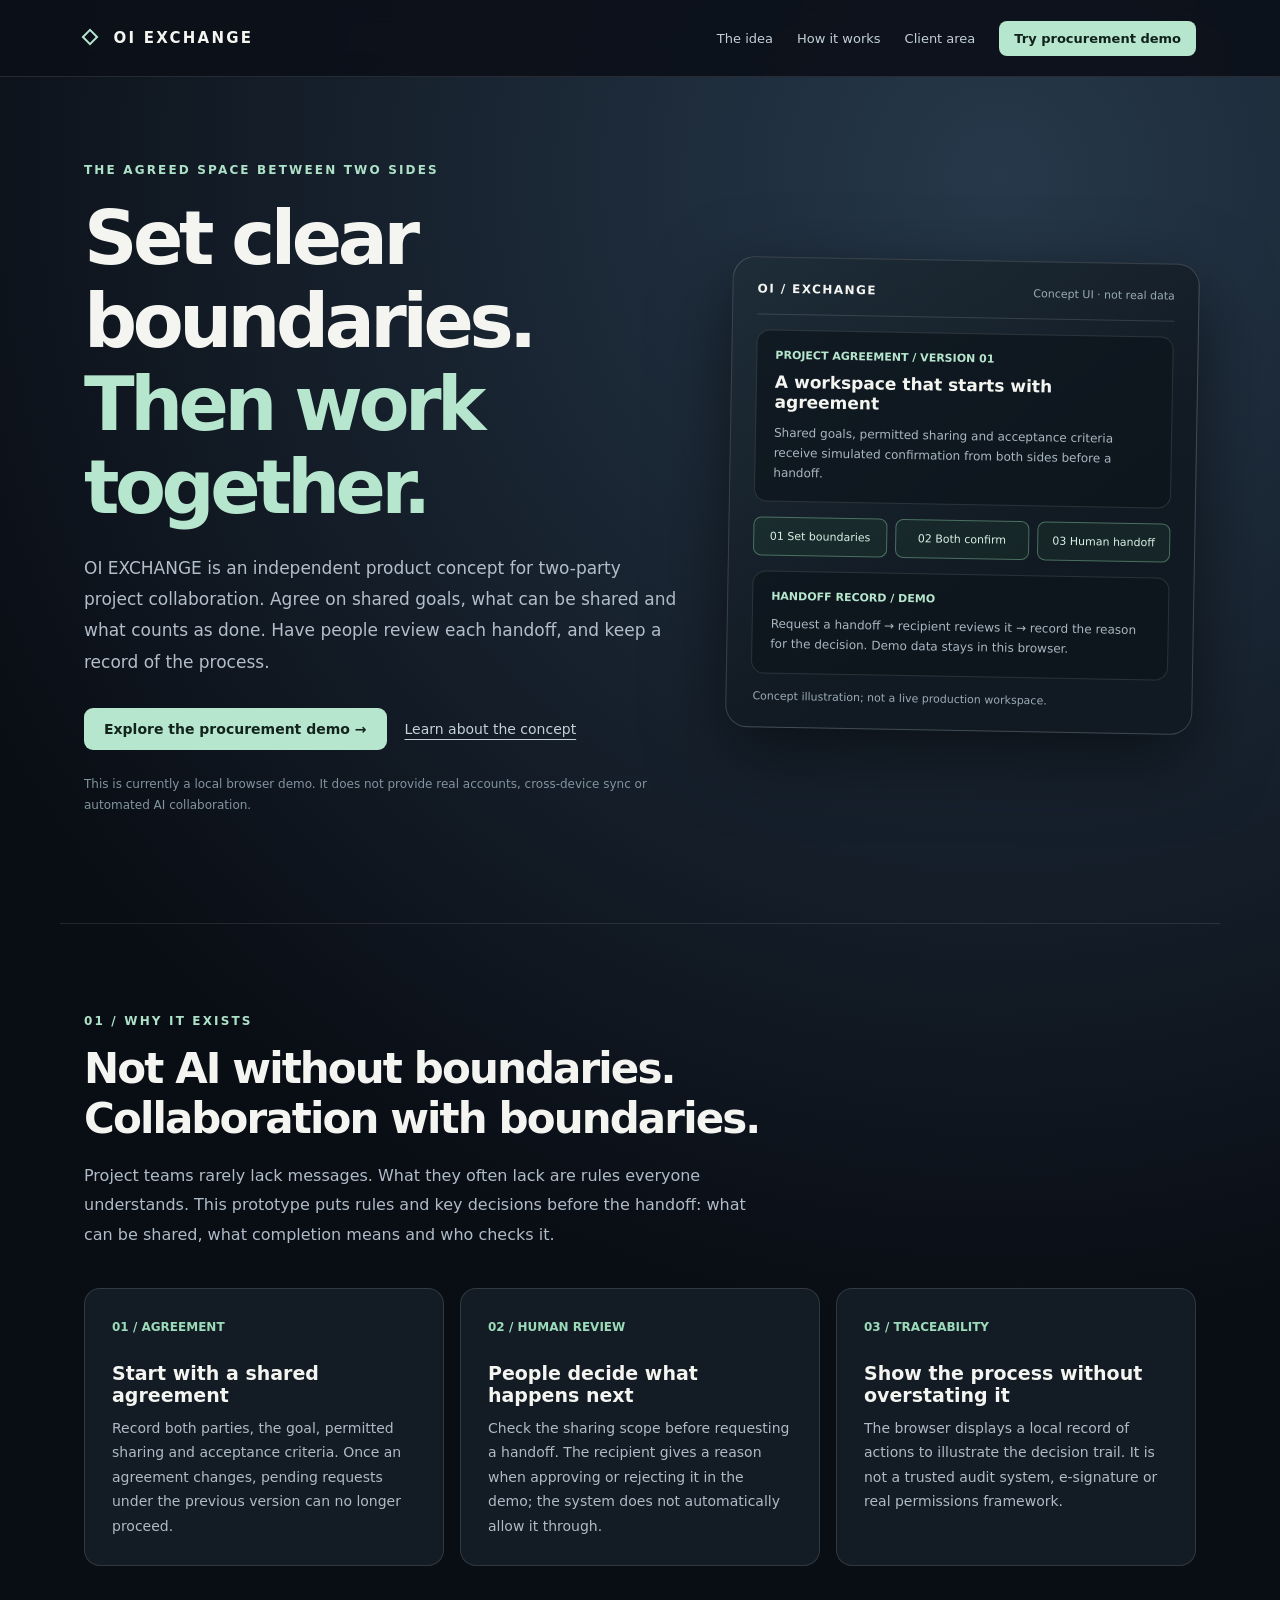
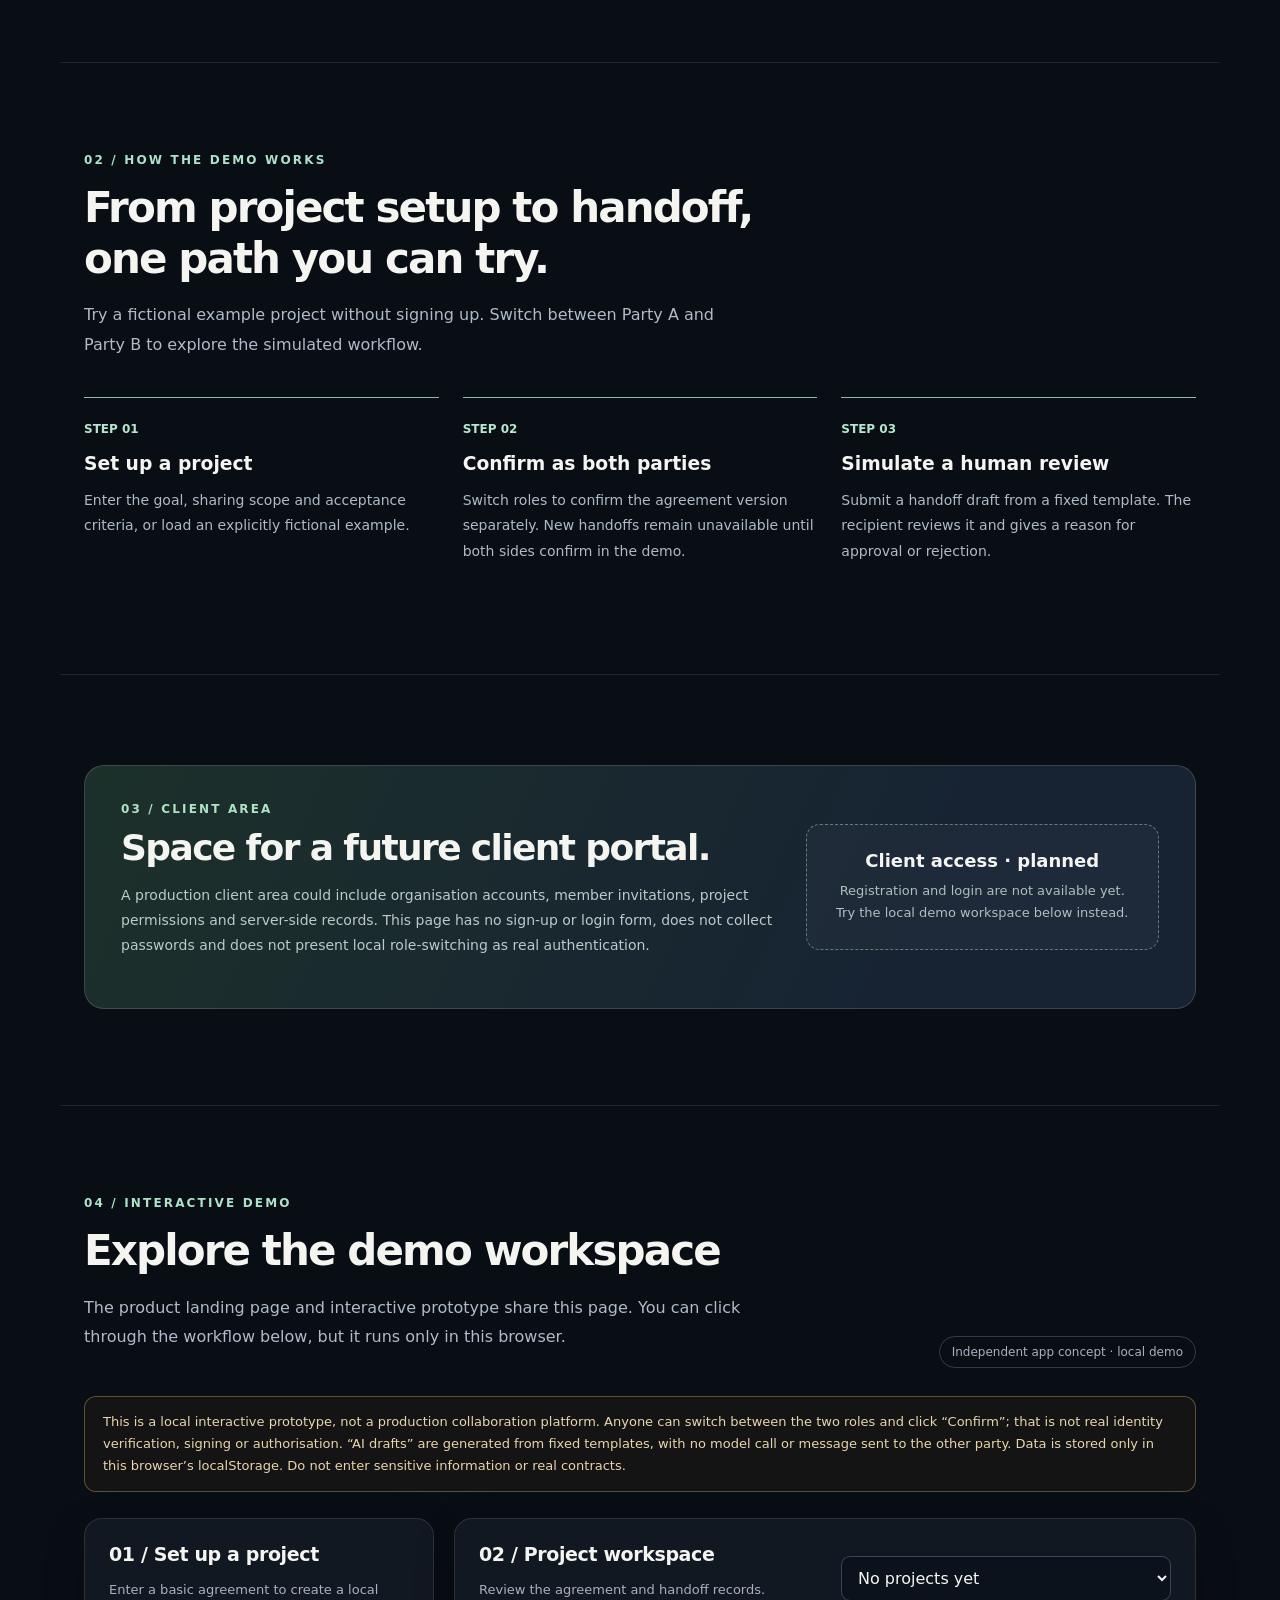
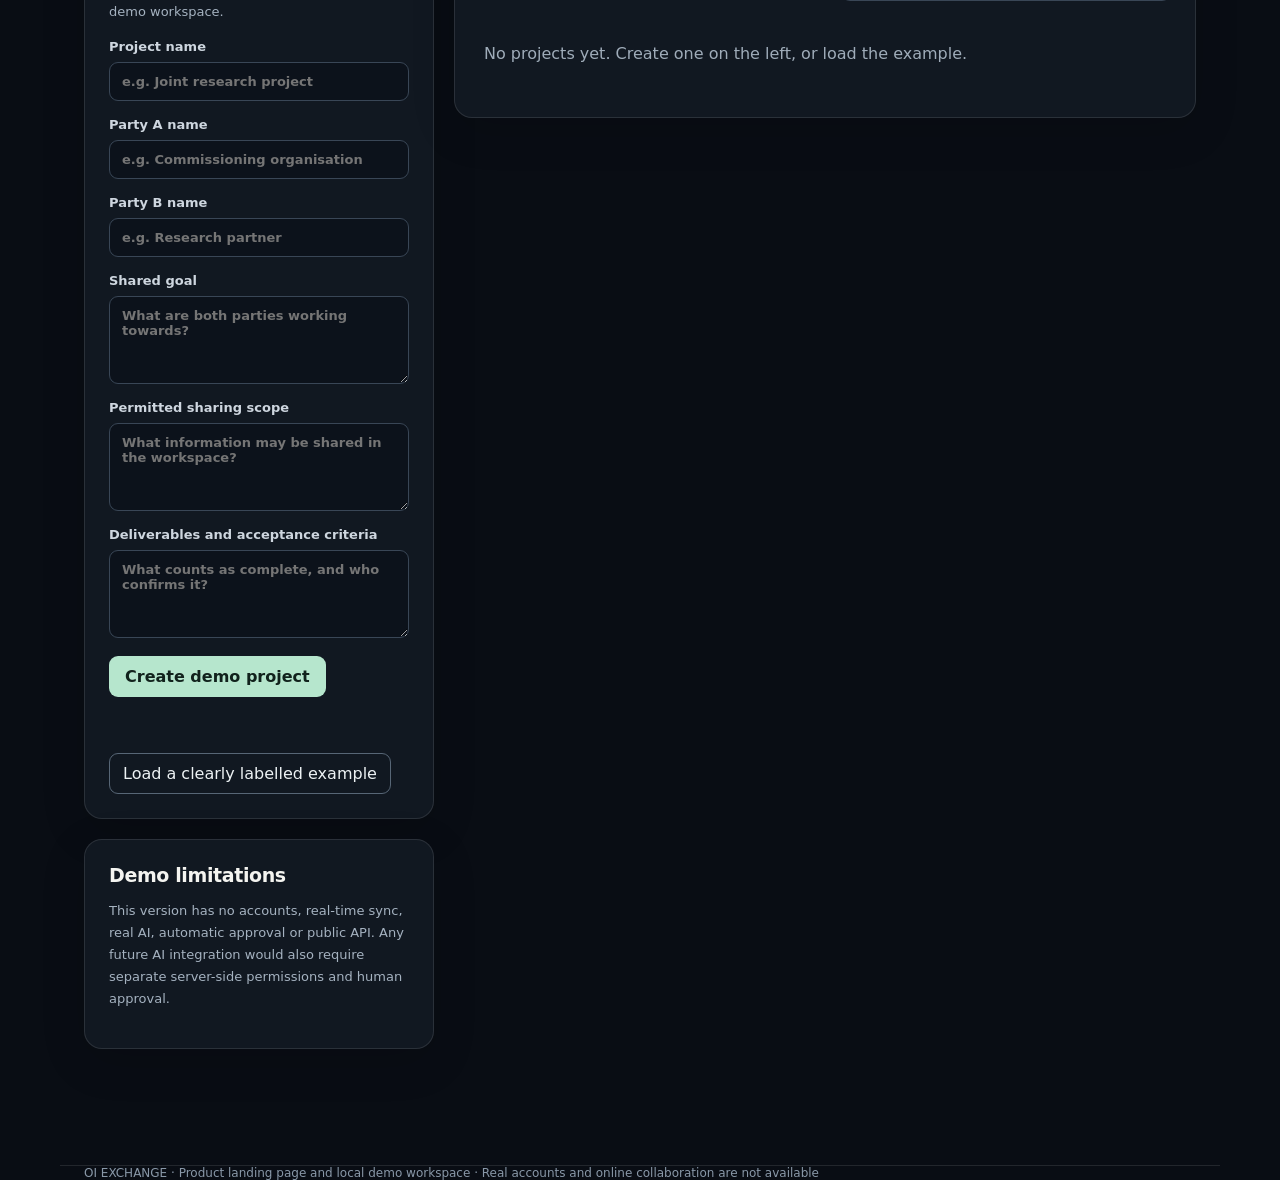
==== commit 4b289ae6: "Link homepage navigation and primary CTA to procurement demo" ====
--- a/index.html
+++ b/index.html
@@ -10,9 +10,9 @@
 </head>
 <body>
   <a class="skip" href="#main">Skip to content</a>
-  <header><div class="wrap"><a class="brand" href="#top"><i aria-hidden="true"></i> OI EXCHANGE</a><nav class="nav" aria-label="Main navigation"><a href="#why">The idea</a><a href="#flow">How it works</a><a href="#client">Client area</a><a class="nav-cta" href="#demo-workspace">Try the demo</a></nav></div></header>
+  <header><div class="wrap"><a class="brand" href="#top"><i aria-hidden="true"></i> OI EXCHANGE</a><nav class="nav" aria-label="Main navigation"><a href="#why">The idea</a><a href="#flow">How it works</a><a href="#client">Client area</a><a class="nav-cta" href="procurement.html">Try procurement demo</a></nav></div></header>
   <main id="main">
-    <section class="wrap site-hero" id="top" aria-labelledby="hero-title"><div><div class="eyebrow">THE AGREED SPACE BETWEEN TWO SIDES</div><h1 id="hero-title">Set clear boundaries.<br><em>Then work together.</em></h1><p class="lead">OI EXCHANGE is an independent product concept for two-party project collaboration. Agree on shared goals, what can be shared and what counts as done. Have people review each handoff, and keep a record of the process.</p><div class="ctas"><a class="cta" href="#demo-workspace">Explore the interactive demo →</a><a class="text-link" href="#why">Learn about the concept</a></div><p class="hero-note">This is currently a local browser demo. It does not provide real accounts, cross-device sync or automated AI collaboration.</p></div><div class="preview" aria-label="Concept illustration of a project workspace; not real product data"><div class="preview-head"><strong>OI / EXCHANGE</strong><span>Concept UI · not real data</span></div><div class="preview-card"><b>PROJECT AGREEMENT / VERSION 01</b><strong>A workspace that starts with agreement</strong><p>Shared goals, permitted sharing and acceptance criteria receive simulated confirmation from both sides before a handoff.</p></div><div class="preview-steps"><span>01 Set boundaries</span><span>02 Both confirm</span><span>03 Human handoff</span></div><div class="preview-card"><b>HANDOFF RECORD / DEMO</b><p>Request a handoff → recipient reviews it → record the reason for the decision. Demo data stays in this browser.</p></div><p class="preview-caption">Concept illustration; not a live production workspace.</p></div></section>
+    <section class="wrap site-hero" id="top" aria-labelledby="hero-title"><div><div class="eyebrow">THE AGREED SPACE BETWEEN TWO SIDES</div><h1 id="hero-title">Set clear boundaries.<br><em>Then work together.</em></h1><p class="lead">OI EXCHANGE is an independent product concept for two-party project collaboration. Agree on shared goals, what can be shared and what counts as done. Have people review each handoff, and keep a record of the process.</p><div class="ctas"><a class="cta" href="procurement.html">Explore the procurement demo →</a><a class="text-link" href="#why">Learn about the concept</a></div><p class="hero-note">This is currently a local browser demo. It does not provide real accounts, cross-device sync or automated AI collaboration.</p></div><div class="preview" aria-label="Concept illustration of a project workspace; not real product data"><div class="preview-head"><strong>OI / EXCHANGE</strong><span>Concept UI · not real data</span></div><div class="preview-card"><b>PROJECT AGREEMENT / VERSION 01</b><strong>A workspace that starts with agreement</strong><p>Shared goals, permitted sharing and acceptance criteria receive simulated confirmation from both sides before a handoff.</p></div><div class="preview-steps"><span>01 Set boundaries</span><span>02 Both confirm</span><span>03 Human handoff</span></div><div class="preview-card"><b>HANDOFF RECORD / DEMO</b><p>Request a handoff → recipient reviews it → record the reason for the decision. Demo data stays in this browser.</p></div><p class="preview-caption">Concept illustration; not a live production workspace.</p></div></section>
     <section id="why" class="section wrap" aria-labelledby="why-title"><div class="eyebrow">01 / WHY IT EXISTS</div><h2 id="why-title">Not AI without boundaries.<br>Collaboration with boundaries.</h2><p class="section-intro">Project teams rarely lack messages. What they often lack are rules everyone understands. This prototype puts rules and key decisions before the handoff: what can be shared, what completion means and who checks it.</p><div class="feature-grid"><article class="feature"><span>01 / AGREEMENT</span><h3>Start with a shared agreement</h3><p>Record both parties, the goal, permitted sharing and acceptance criteria. Once an agreement changes, pending requests under the previous version can no longer proceed.</p></article><article class="feature"><span>02 / HUMAN REVIEW</span><h3>People decide what happens next</h3><p>Check the sharing scope before requesting a handoff. The recipient gives a reason when approving or rejecting it in the demo; the system does not automatically allow it through.</p></article><article class="feature"><span>03 / TRACEABILITY</span><h3>Show the process without overstating it</h3><p>The browser displays a local record of actions to illustrate the decision trail. It is not a trusted audit system, e-signature or real permissions framework.</p></article></div></section>
     <section id="flow" class="section wrap" aria-labelledby="flow-title"><div class="eyebrow">02 / HOW THE DEMO WORKS</div><h2 id="flow-title">From project setup to handoff,<br>one path you can try.</h2><p class="section-intro">Try a fictional example project without signing up. Switch between Party A and Party B to explore the simulated workflow.</p><div class="flow-grid"><div class="flow-step"><b>STEP 01</b><h3>Set up a project</h3><p>Enter the goal, sharing scope and acceptance criteria, or load an explicitly fictional example.</p></div><div class="flow-step"><b>STEP 02</b><h3>Confirm as both parties</h3><p>Switch roles to confirm the agreement version separately. New handoffs remain unavailable until both sides confirm in the demo.</p></div><div class="flow-step"><b>STEP 03</b><h3>Simulate a human review</h3><p>Submit a handoff draft from a fixed template. The recipient reviews it and gives a reason for approval or rejection.</p></div></div></section>
     <section id="client" class="section wrap" aria-labelledby="client-title"><div class="client-band"><div><div class="eyebrow">03 / CLIENT AREA</div><h2 id="client-title">Space for a future client portal.</h2><p>A production client area could include organisation accounts, member invitations, project permissions and server-side records. This page has no sign-up or login form, does not collect passwords and does not present local role-switching as real authentication.</p></div><div class="reserved" role="note"><strong>Client access · planned</strong><span>Registration and login are not available yet.<br>Try the local demo workspace below instead.</span></div></div></section>
--- a/style.css
+++ b/style.css
@@ -0,0 +1 @@
+:root{font-family:Inter,ui-sans-serif,system-ui,-apple-system,BlinkMacSystemFont,"Segoe UI",sans-serif;color:#f4f4f0;background:#090d14;scroll-behavior:smooth}*{box-sizing:border-box}body{margin:0;min-height:100vh;background:radial-gradient(circle at 78% 4%,#26384a 0,transparent 27%),#090d14}button,input,textarea,select{font:inherit}button{cursor:pointer}button:disabled{opacity:.45;cursor:not-allowed}a{color:inherit}a:focus-visible,button:focus-visible,input:focus-visible,select:focus-visible,textarea:focus-visible,summary:focus-visible{outline:2px solid #b6e6cd;outline-offset:3px}.wrap{max-width:1160px;margin:auto;padding:0 24px}.skip{position:absolute;left:-9999px;top:8px;background:#b6e6cd;color:#11221c;padding:10px;z-index:5}.skip:focus{left:8px}header{border-bottom:1px solid #ffffff1c;background:#0b1019e8;backdrop-filter:blur(12px);position:sticky;top:0;z-index:4}header .wrap{display:flex;justify-content:space-between;align-items:center;min-height:76px;gap:16px}.brand{font-weight:800;letter-spacing:.15em;font-size:15px;text-decoration:none;white-space:nowrap}.brand i{display:inline-block;width:12px;height:12px;border:2px solid #b5e6d1;transform:rotate(45deg);margin-right:10px}.nav{display:flex;align-items:center;gap:24px}.nav a{font-size:13px;color:#c5d0da;text-decoration:none}.nav a:hover{color:#b6e6cd}.nav .nav-cta{color:#11221c;background:#b6e6cd;padding:10px 15px;border-radius:8px;font-weight:800}.nav .nav-cta:hover{color:#11221c;background:#d7f6e6}.tag,.muted{color:#a7b2bf}.tag{font-size:12px;border:1px solid #ffffff30;border-radius:40px;padding:8px 12px}.eyebrow{color:#aee2c8;font-size:12px;letter-spacing:.18em;font-weight:700}.site-hero{display:grid;grid-template-columns:1.12fr .88fr;gap:50px;align-items:center;min-height:560px;padding-top:86px;padding-bottom:96px}.site-hero h1{font-size:clamp(42px,5.8vw,75px);letter-spacing:-.06em;line-height:1.12;margin:20px 0 23px}.site-hero h1 em{font-style:normal;color:#b6e6cd}.lead{max-width:600px;line-height:1.85;color:#b3becb;font-size:17px}.ctas{display:flex;align-items:center;gap:18px;flex-wrap:wrap;margin-top:30px}.cta{display:inline-flex;text-decoration:none;justify-content:center;align-items:center;background:#b6e6cd;color:#12241c;border-radius:9px;padding:13px 20px;font-weight:800;font-size:14px}.cta:hover{background:#d7f6e6}.text-link{font-size:14px;color:#c3d1d9;text-underline-offset:5px}.hero-note{font-size:12px;line-height:1.7;color:#8293a0;margin-top:24px}.preview{border:1px solid #ffffff2a;border-radius:22px;background:linear-gradient(145deg,#1e2d38,#111922 65%);padding:24px;box-shadow:0 24px 75px #0008;transform:rotate(1deg)}.preview-head{display:flex;align-items:center;justify-content:space-between;border-bottom:1px solid #ffffff22;padding-bottom:18px;gap:10px}.preview-head strong{letter-spacing:.12em;font-size:12px}.preview-head span,.preview-caption{font-size:11px;color:#9aabb7}.preview-card{background:#0d151db8;border:1px solid #ffffff1e;border-radius:13px;padding:18px;margin-top:15px}.preview-card b{display:block;font-size:11px;color:#b6e6cd;margin-bottom:10px}.preview-card strong{font-size:17px}.preview-card p{font-size:12px;color:#a9b7c2;line-height:1.65;margin-bottom:0}.preview-steps{display:grid;grid-template-columns:repeat(3,1fr);gap:8px;margin-top:15px}.preview-steps span{border:1px solid #80be9c7b;background:#2346364a;color:#d9f0e3;border-radius:8px;text-align:center;font-size:11px;padding:12px 4px}.preview-caption{margin:16px 2px 0}.section{padding-top:90px;padding-bottom:96px;border-top:1px solid #ffffff1a;scroll-margin-top:80px}.section h2{font-size:clamp(29px,3.5vw,42px);letter-spacing:-.045em;line-height:1.2;margin:16px 0}.section-intro{max-width:670px;color:#afbbc8;line-height:1.85}.feature-grid{display:grid;grid-template-columns:repeat(3,1fr);gap:16px;margin-top:38px}.feature{border:1px solid #ffffff20;border-radius:16px;background:#131b24;padding:27px;min-height:200px}.feature span{color:#9bdbb9;font-size:12px;font-weight:800}.feature h3{font-size:19px;margin:27px 0 10px}.feature p{font-size:14px;line-height:1.75;color:#aebbc6;margin:0}.flow-grid{display:grid;grid-template-columns:repeat(3,1fr);gap:24px;margin-top:38px}.flow-step{border-top:1px solid #8fbaa7;padding-top:20px}.flow-step b{font-size:12px;color:#b6e6cd}.flow-step h3{margin:16px 0 10px}.flow-step p{font-size:14px;line-height:1.8;color:#aebbc6}.client-band{border:1px solid #ffffff25;background:linear-gradient(115deg,#1c302a,#172333 75%);border-radius:20px;padding:36px;display:grid;grid-template-columns:1.3fr .7fr;align-items:center;gap:28px}.client-band h2{margin:10px 0;font-size:clamp(26px,3vw,36px)}.client-band p{max-width:660px;color:#bdc9ca;line-height:1.8;font-size:14px}.reserved{border:1px dashed #aacdb781;border-radius:14px;padding:25px;text-align:center;background:#ffffff08}.reserved strong{display:block;font-size:18px;margin-bottom:9px}.reserved span{display:block;color:#adc0c0;font-size:13px;line-height:1.7}.demo-header{display:flex;justify-content:space-between;align-items:end;gap:18px;margin-bottom:28px}.demo-header h2{margin-bottom:5px}.notice{padding:14px 18px;border:1px solid #c8a96869;border-radius:12px;color:#e7d5ad;background:#45341835;font-size:13px;line-height:1.7;margin:0 0 26px}.grid{display:grid;grid-template-columns:350px minmax(0,1fr);gap:20px;align-items:start}.card{border:1px solid #ffffff1b;border-radius:18px;background:#131a24e8;padding:24px;margin-bottom:20px;box-shadow:0 12px 45px #0002}.card h2{font-size:19px;margin:0 0 10px;letter-spacing:-.02em}.card h3{font-size:15px;margin:20px 0 8px}.card p{line-height:1.7}.small{font-size:13px;color:#a5b2c0;line-height:1.6}.field{display:block;color:#ced6df;font-size:13px;font-weight:600;margin-top:16px}.field input:not([type=checkbox]),.field textarea,.field select,select.project{display:block;width:100%;margin-top:8px;background:#0c121b;color:#f5f6f4;border:1px solid #394656;border-radius:9px;padding:11px 12px;outline:none}.field textarea{min-height:88px;resize:vertical}.field input:focus,.field textarea:focus,.field select:focus,select.project:focus{border-color:#9ad8bb}.field small{display:block;color:#8493a2;font-weight:400;margin-top:6px}.check{display:flex;align-items:flex-start;gap:10px;margin-top:16px;color:#ced6df;font-size:13px;line-height:1.55}.check input{margin-top:3px;accent-color:#b6e6cd}.check span{flex:1}button.primary{background:#b6e6cd;color:#11221c;border:0;border-radius:9px;padding:11px 16px;font-weight:800;margin-top:18px}button.secondary{border:1px solid #576676;background:transparent;color:#edf2f4;border-radius:9px;padding:10px 13px;margin-top:12px}button.secondary:hover{border-color:#b6e6cd}button.danger{border-color:#b86969;color:#f1aaaa}.row{display:flex;justify-content:space-between;gap:15px;align-items:center;flex-wrap:wrap}.pill{border:1px solid #71b99c88;border-radius:30px;color:#b6e6cd;padding:5px 9px;font-size:12px}.statline{display:flex;gap:10px;flex-wrap:wrap;margin:18px 0}.stat{background:#0c121b;border:1px solid #ffffff18;border-radius:10px;padding:12px 15px;flex:1;min-width:110px}.stat strong{display:block;font-size:24px}.stat span{color:#9facb9;font-size:12px}.data{background:#0e141e;border:1px solid #ffffff16;border-radius:12px;padding:14px 16px;margin:12px 0;overflow-wrap:anywhere}.data b{display:block;font-size:12px;color:#b6e6cd;margin-bottom:6px}.data p{margin:0;white-space:pre-wrap;font-size:14px}.item{border-top:1px solid #ffffff1c;padding:18px 0}.item:first-child{border-top:0}.item h3{margin:0 0 6px}.item .small{margin:5px 0}.item pre{white-space:pre-wrap;overflow-wrap:anywhere;color:#dce9e3;background:#0b1219;border-radius:9px;padding:14px;font:13px/1.65 ui-monospace,SFMono-Regular,Consolas,monospace}.item .actions{display:flex;gap:10px;flex-wrap:wrap}.item .actions button{margin:4px 0 0}.item .review{margin-top:12px;border-top:1px solid #ffffff1c;padding-top:2px}.item .review textarea{min-height:64px}.empty{color:#9facb9;padding:30px 5px}.hidden{display:none!important}footer{padding:30px 0 55px;color:#8998a8;font-size:12px;border-top:1px solid #ffffff1a}.log{margin:0;padding:0 0 0 22px}.log li{margin:10px 0;color:#cad2dc;line-height:1.5}.log time{color:#8292a2;font-size:12px;margin-right:8px}.alert{color:#ffbcbc;font-size:13px;min-height:18px}.project{max-width:330px}select.project{margin:0}.sectiontitle{margin:34px 0 15px}.footnote{color:#8998a8;font-size:12px;margin-top:15px}details.revise{border-top:1px solid #ffffff1c;margin-top:22px;padding-top:18px}details.revise summary{cursor:pointer;color:#b6e6cd;font-size:13px}.gate{padding:12px 14px;background:#0c121b;border-radius:10px;margin:15px 0;color:#b6e6cd;font-size:13px;line-height:1.6}@media(max-width:900px){.site-hero{grid-template-columns:1fr;min-height:auto;gap:38px}.preview{max-width:620px}.nav{gap:14px}.nav a{font-size:12px}}@media(max-width:800px){.grid,.client-band{grid-template-columns:1fr}.feature-grid,.flow-grid{grid-template-columns:1fr}.feature{min-height:auto}.section{padding-top:65px;padding-bottom:70px}.card{padding:20px}.project{max-width:none}}@media(max-width:600px){header .wrap{min-height:66px;flex-wrap:wrap;padding-top:12px;padding-bottom:12px}.nav{width:100%;justify-content:space-between;gap:8px;flex-wrap:wrap}.nav a{font-size:11px}.nav .nav-cta{padding:8px 10px}.site-hero{padding-top:55px;padding-bottom:65px}.site-hero h1{font-size:43px}.preview{padding:16px;transform:none}.client-band{padding:25px}.demo-header{display:block}.demo-header .tag{display:inline-block;margin-top:14px}}@media(prefers-reduced-motion:reduce){:root{scroll-behavior:auto}}
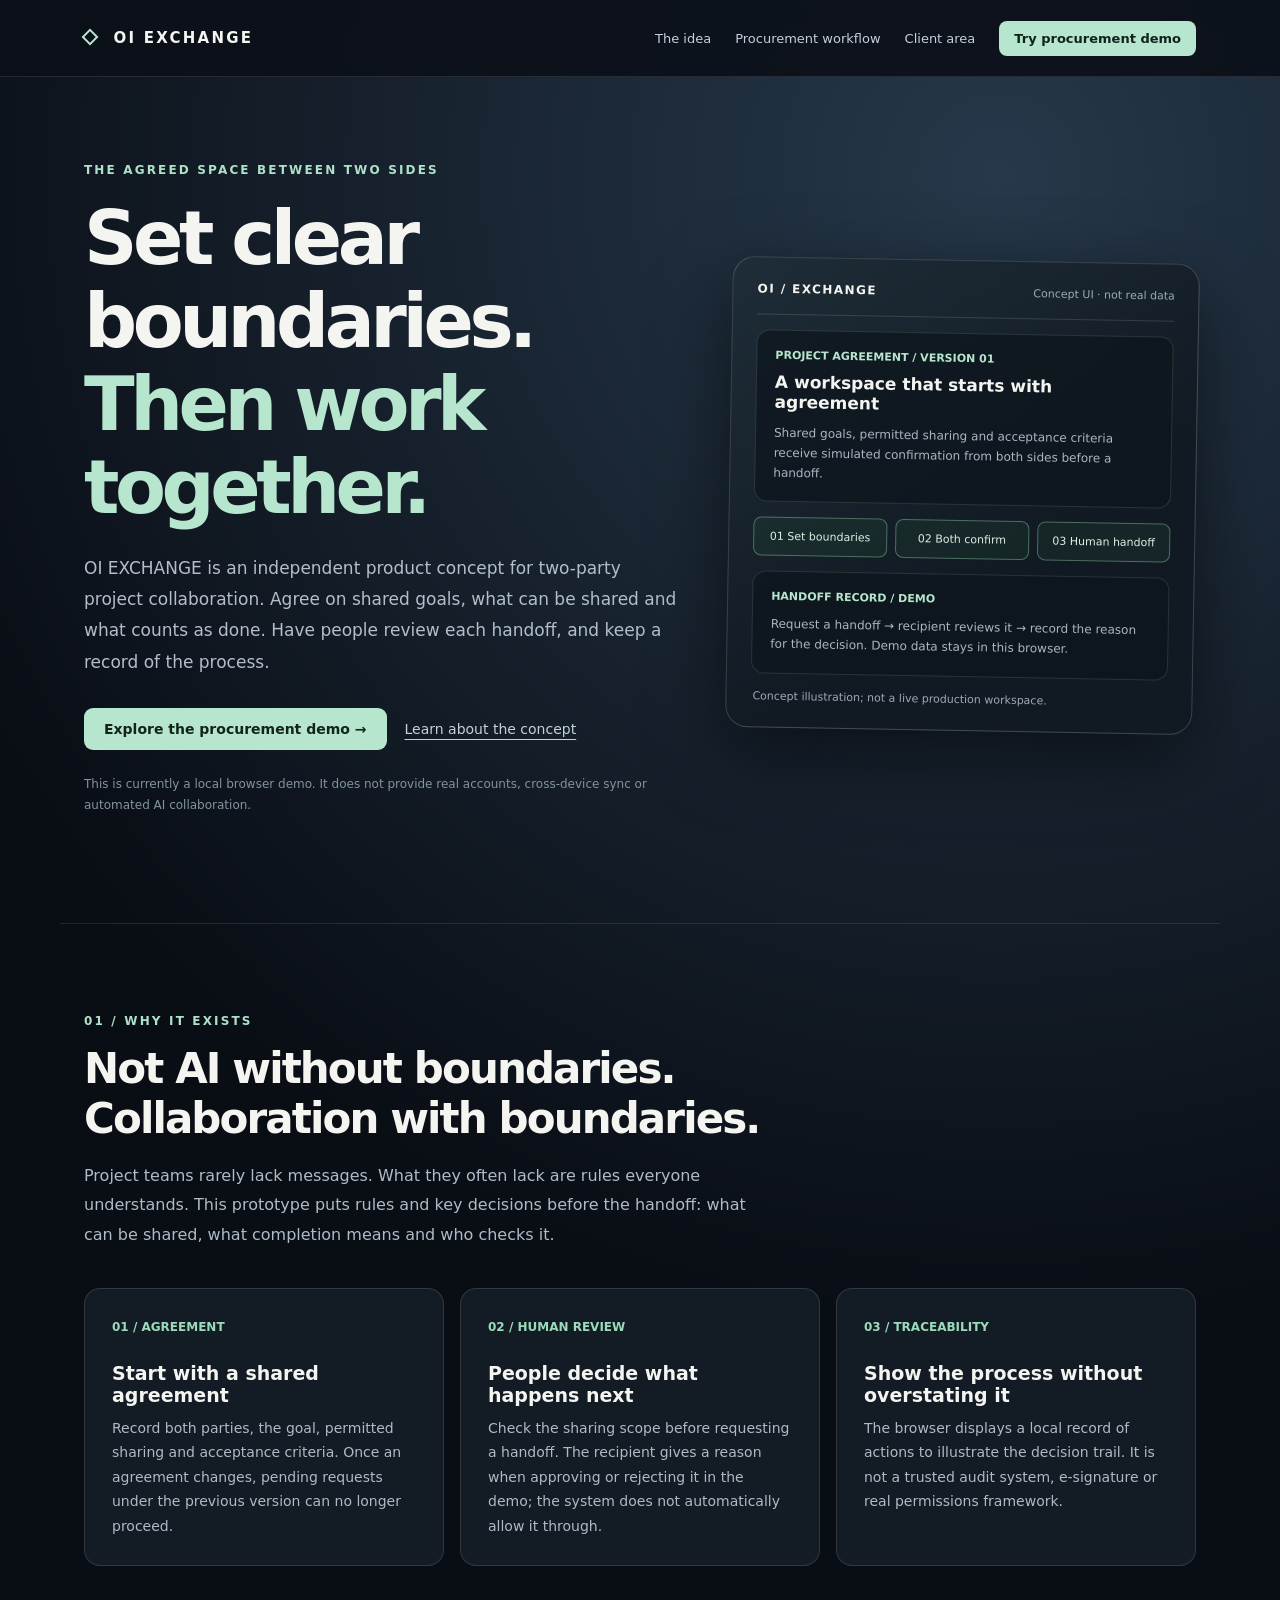
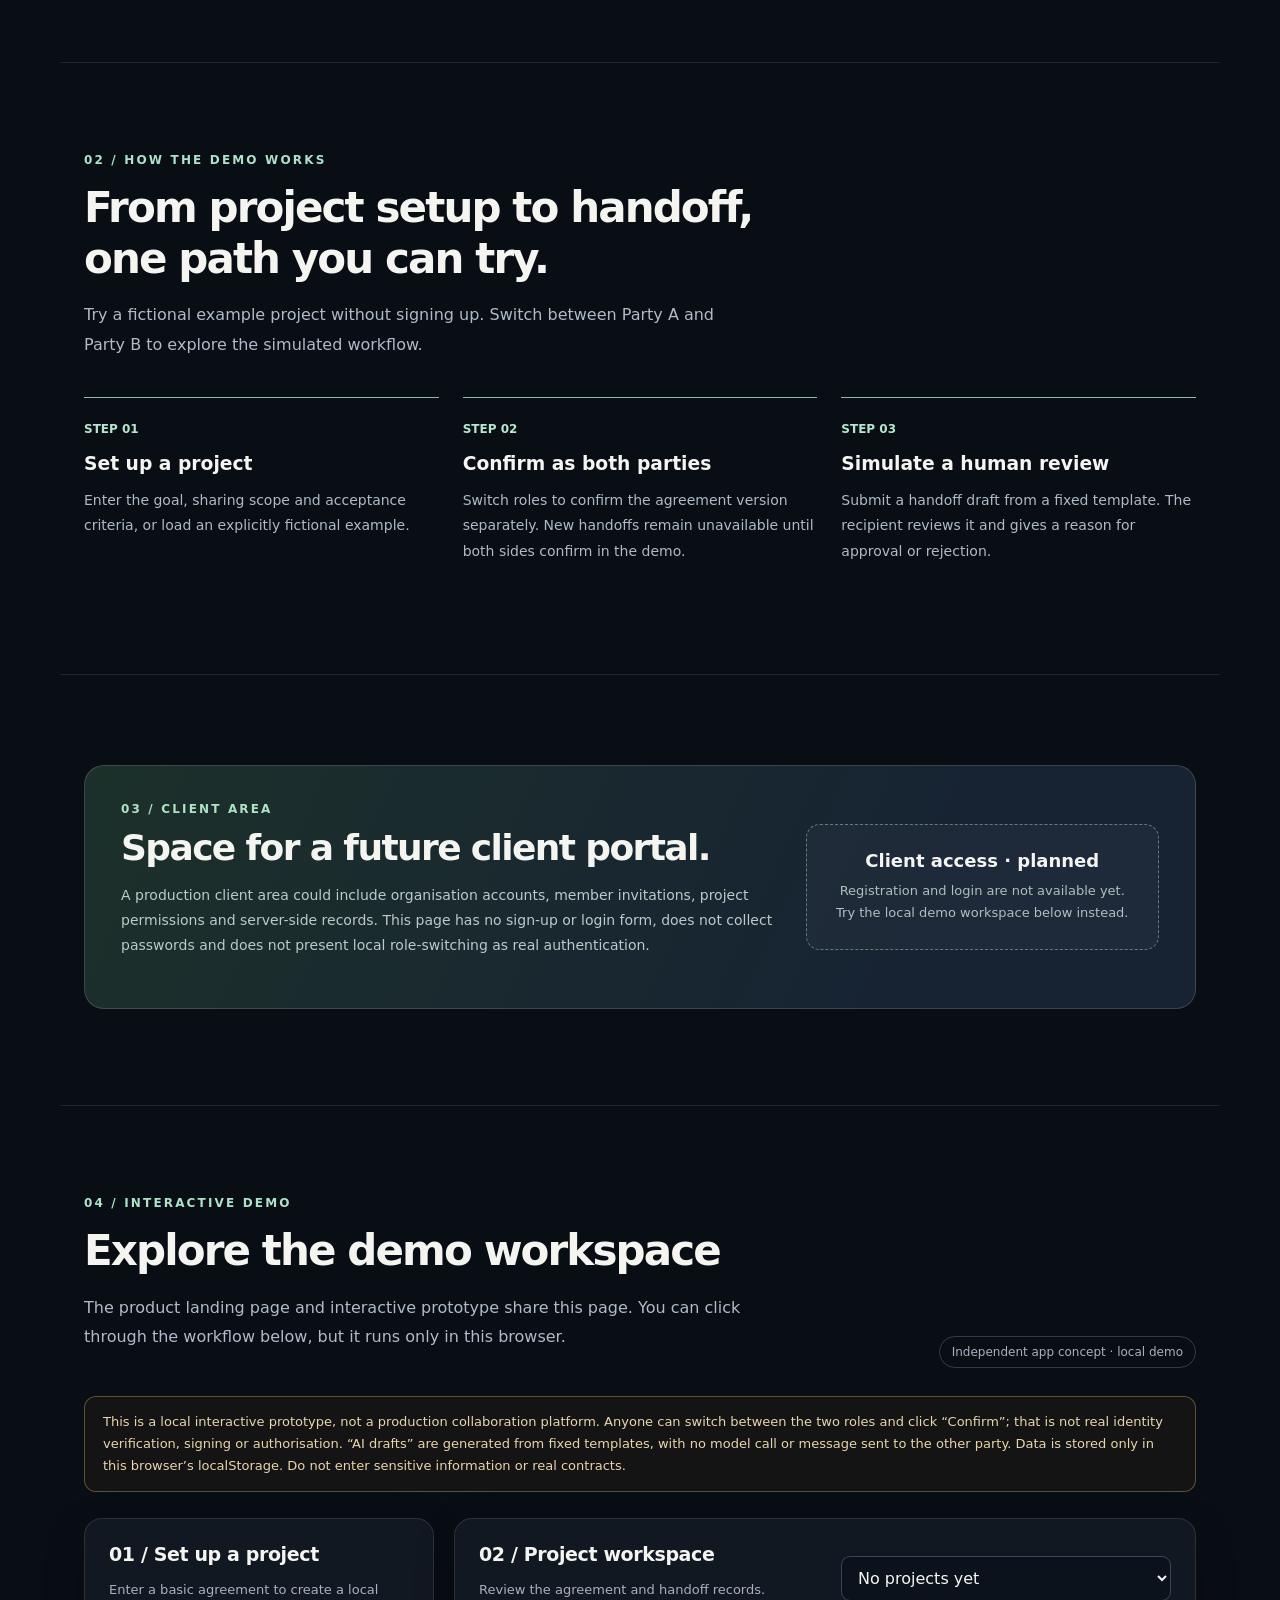
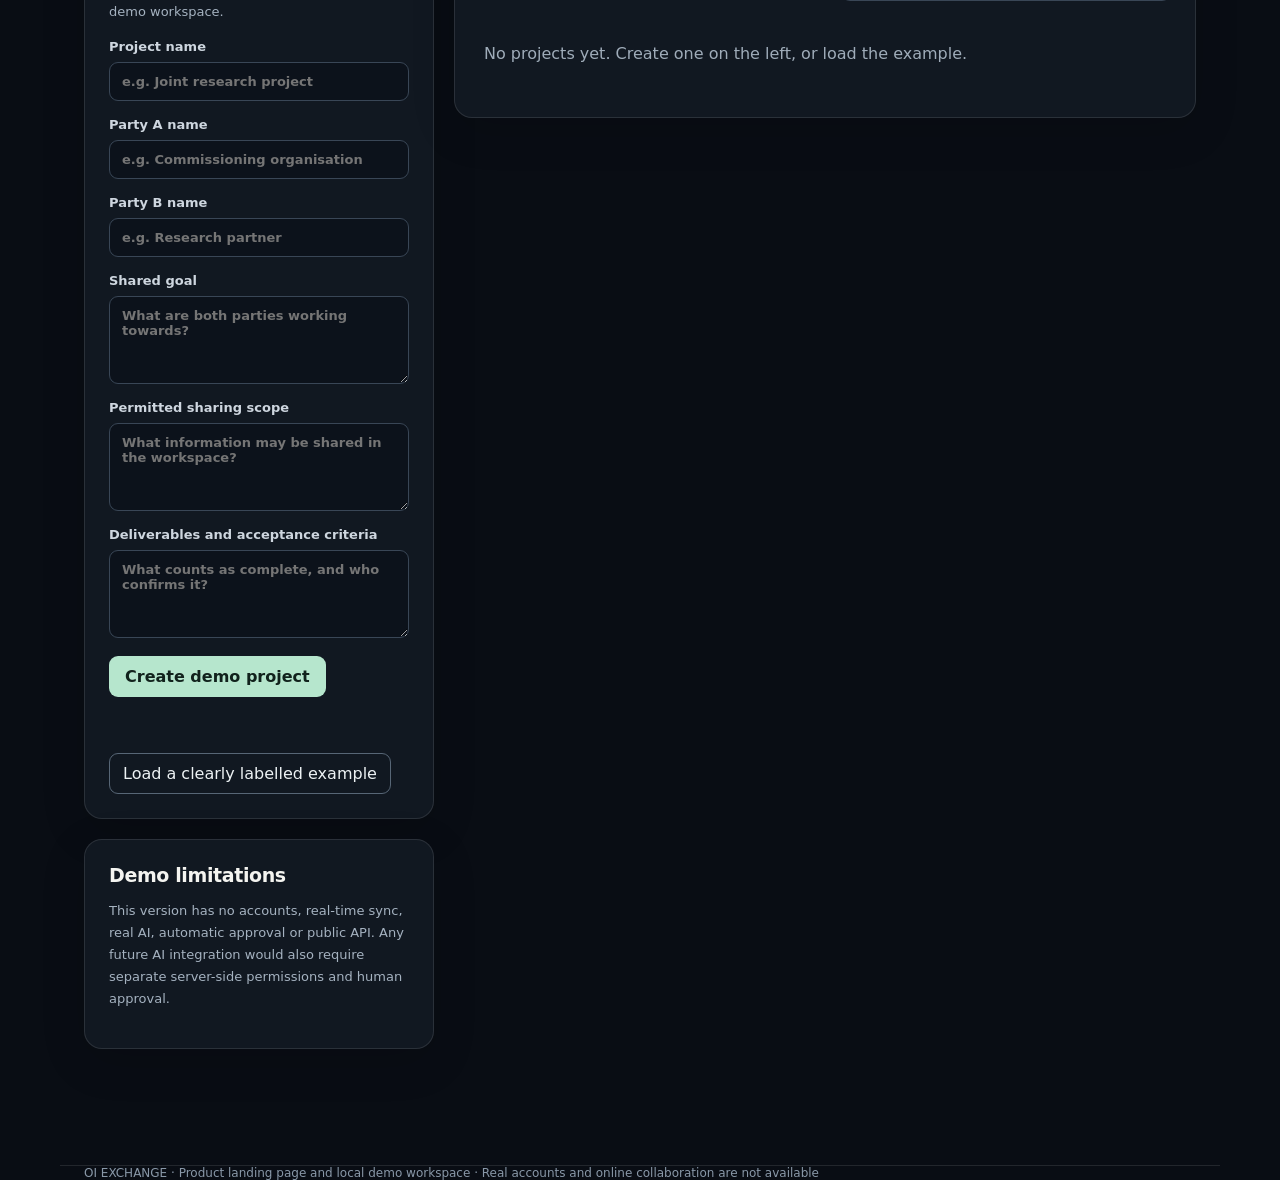
==== commit 1026e230: "Point homepage workflow navigation to procurement demo" ====
--- a/index.html
+++ b/index.html
@@ -10,7 +10,7 @@
 </head>
 <body>
   <a class="skip" href="#main">Skip to content</a>
-  <header><div class="wrap"><a class="brand" href="#top"><i aria-hidden="true"></i> OI EXCHANGE</a><nav class="nav" aria-label="Main navigation"><a href="#why">The idea</a><a href="#flow">How it works</a><a href="#client">Client area</a><a class="nav-cta" href="procurement.html">Try procurement demo</a></nav></div></header>
+  <header><div class="wrap"><a class="brand" href="#top"><i aria-hidden="true"></i> OI EXCHANGE</a><nav class="nav" aria-label="Main navigation"><a href="#why">The idea</a><a href="procurement.html">Procurement workflow</a><a href="#client">Client area</a><a class="nav-cta" href="procurement.html">Try procurement demo</a></nav></div></header>
   <main id="main">
     <section class="wrap site-hero" id="top" aria-labelledby="hero-title"><div><div class="eyebrow">THE AGREED SPACE BETWEEN TWO SIDES</div><h1 id="hero-title">Set clear boundaries.<br><em>Then work together.</em></h1><p class="lead">OI EXCHANGE is an independent product concept for two-party project collaboration. Agree on shared goals, what can be shared and what counts as done. Have people review each handoff, and keep a record of the process.</p><div class="ctas"><a class="cta" href="procurement.html">Explore the procurement demo →</a><a class="text-link" href="#why">Learn about the concept</a></div><p class="hero-note">This is currently a local browser demo. It does not provide real accounts, cross-device sync or automated AI collaboration.</p></div><div class="preview" aria-label="Concept illustration of a project workspace; not real product data"><div class="preview-head"><strong>OI / EXCHANGE</strong><span>Concept UI · not real data</span></div><div class="preview-card"><b>PROJECT AGREEMENT / VERSION 01</b><strong>A workspace that starts with agreement</strong><p>Shared goals, permitted sharing and acceptance criteria receive simulated confirmation from both sides before a handoff.</p></div><div class="preview-steps"><span>01 Set boundaries</span><span>02 Both confirm</span><span>03 Human handoff</span></div><div class="preview-card"><b>HANDOFF RECORD / DEMO</b><p>Request a handoff → recipient reviews it → record the reason for the decision. Demo data stays in this browser.</p></div><p class="preview-caption">Concept illustration; not a live production workspace.</p></div></section>
     <section id="why" class="section wrap" aria-labelledby="why-title"><div class="eyebrow">01 / WHY IT EXISTS</div><h2 id="why-title">Not AI without boundaries.<br>Collaboration with boundaries.</h2><p class="section-intro">Project teams rarely lack messages. What they often lack are rules everyone understands. This prototype puts rules and key decisions before the handoff: what can be shared, what completion means and who checks it.</p><div class="feature-grid"><article class="feature"><span>01 / AGREEMENT</span><h3>Start with a shared agreement</h3><p>Record both parties, the goal, permitted sharing and acceptance criteria. Once an agreement changes, pending requests under the previous version can no longer proceed.</p></article><article class="feature"><span>02 / HUMAN REVIEW</span><h3>People decide what happens next</h3><p>Check the sharing scope before requesting a handoff. The recipient gives a reason when approving or rejecting it in the demo; the system does not automatically allow it through.</p></article><article class="feature"><span>03 / TRACEABILITY</span><h3>Show the process without overstating it</h3><p>The browser displays a local record of actions to illustrate the decision trail. It is not a trusted audit system, e-signature or real permissions framework.</p></article></div></section>
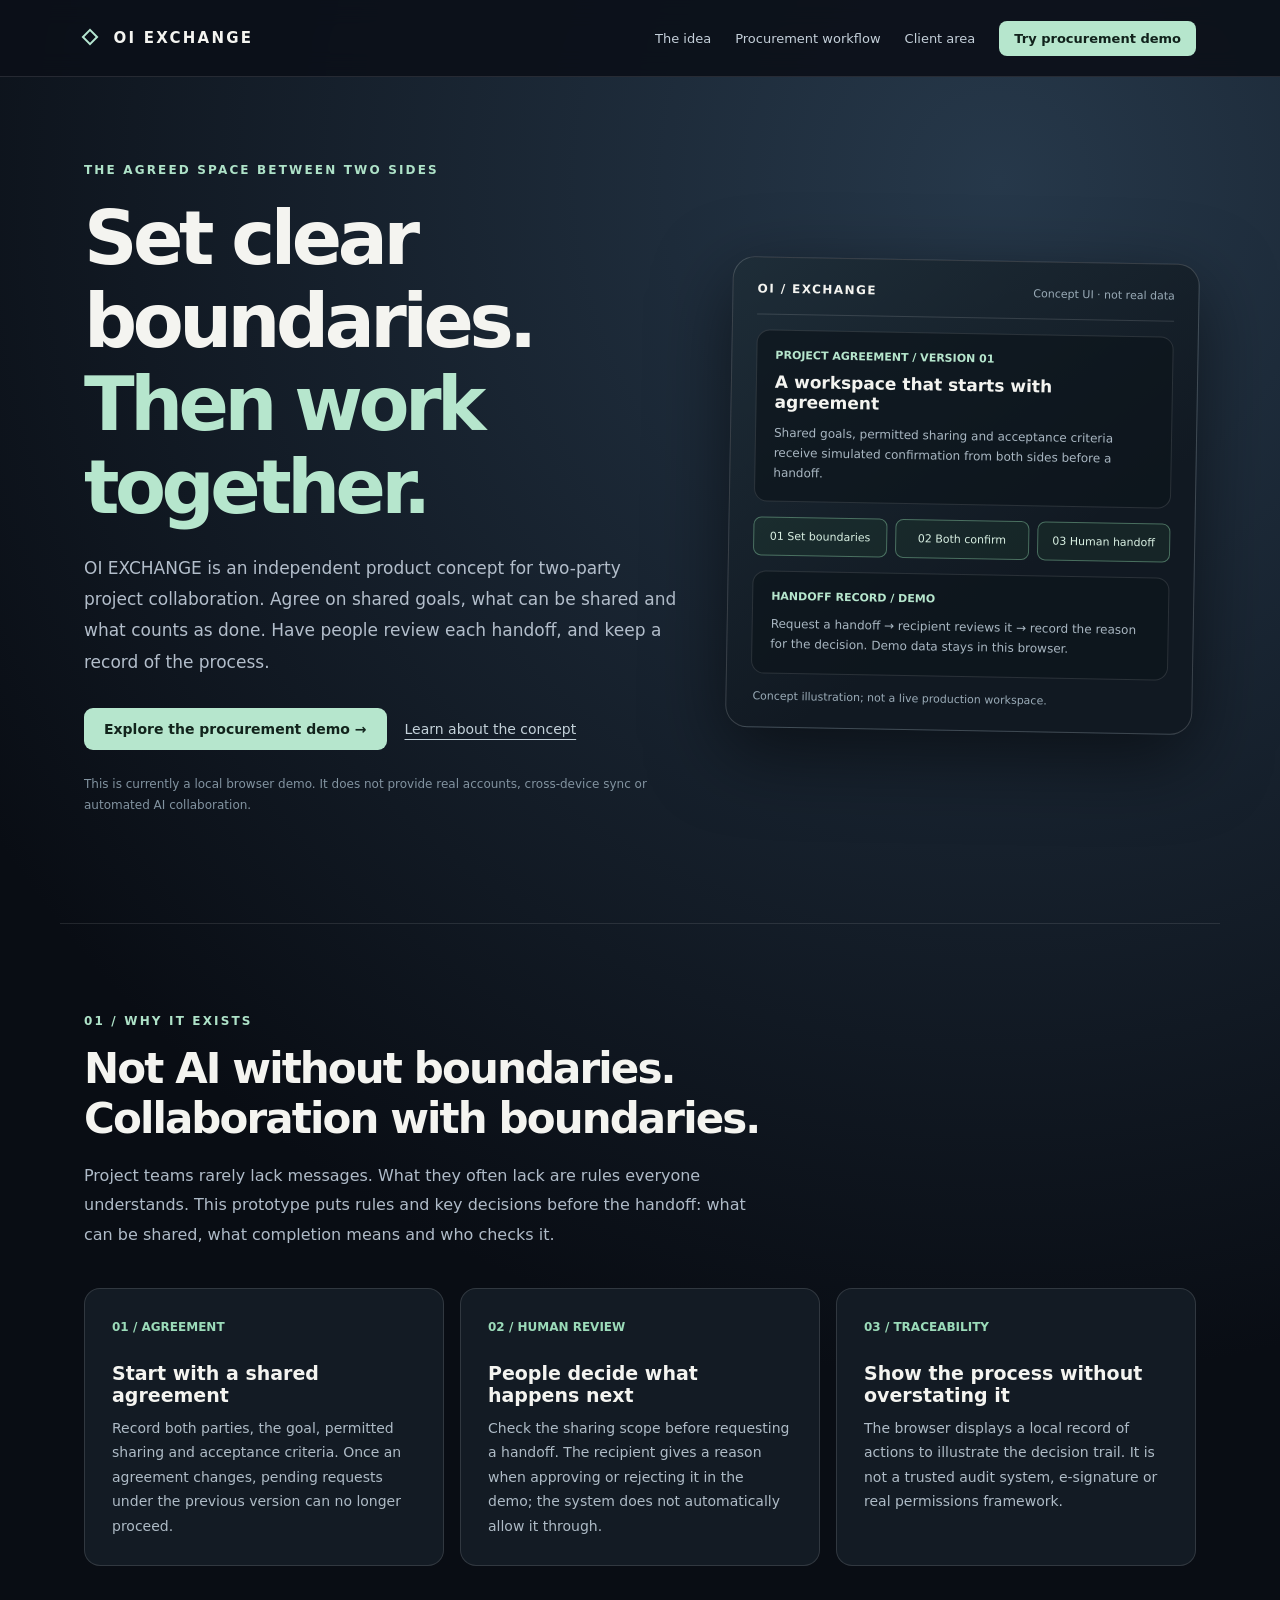
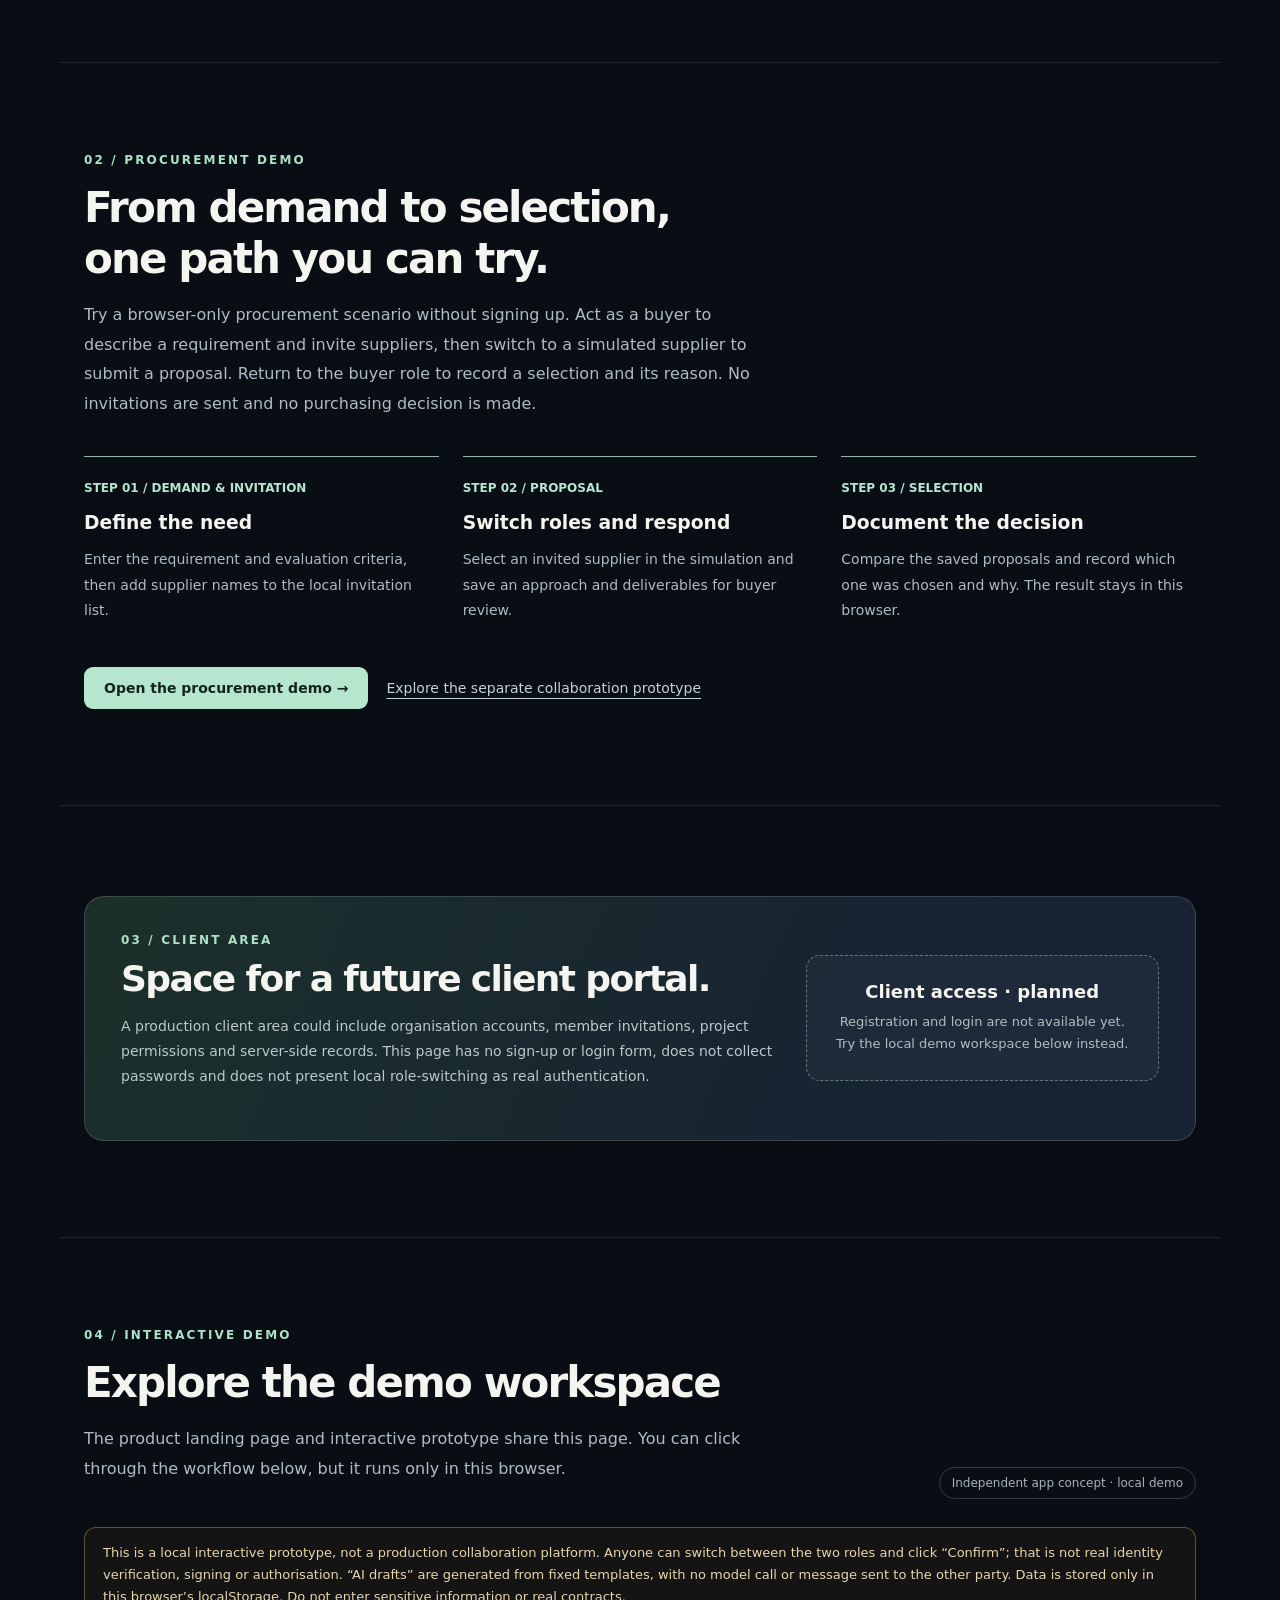
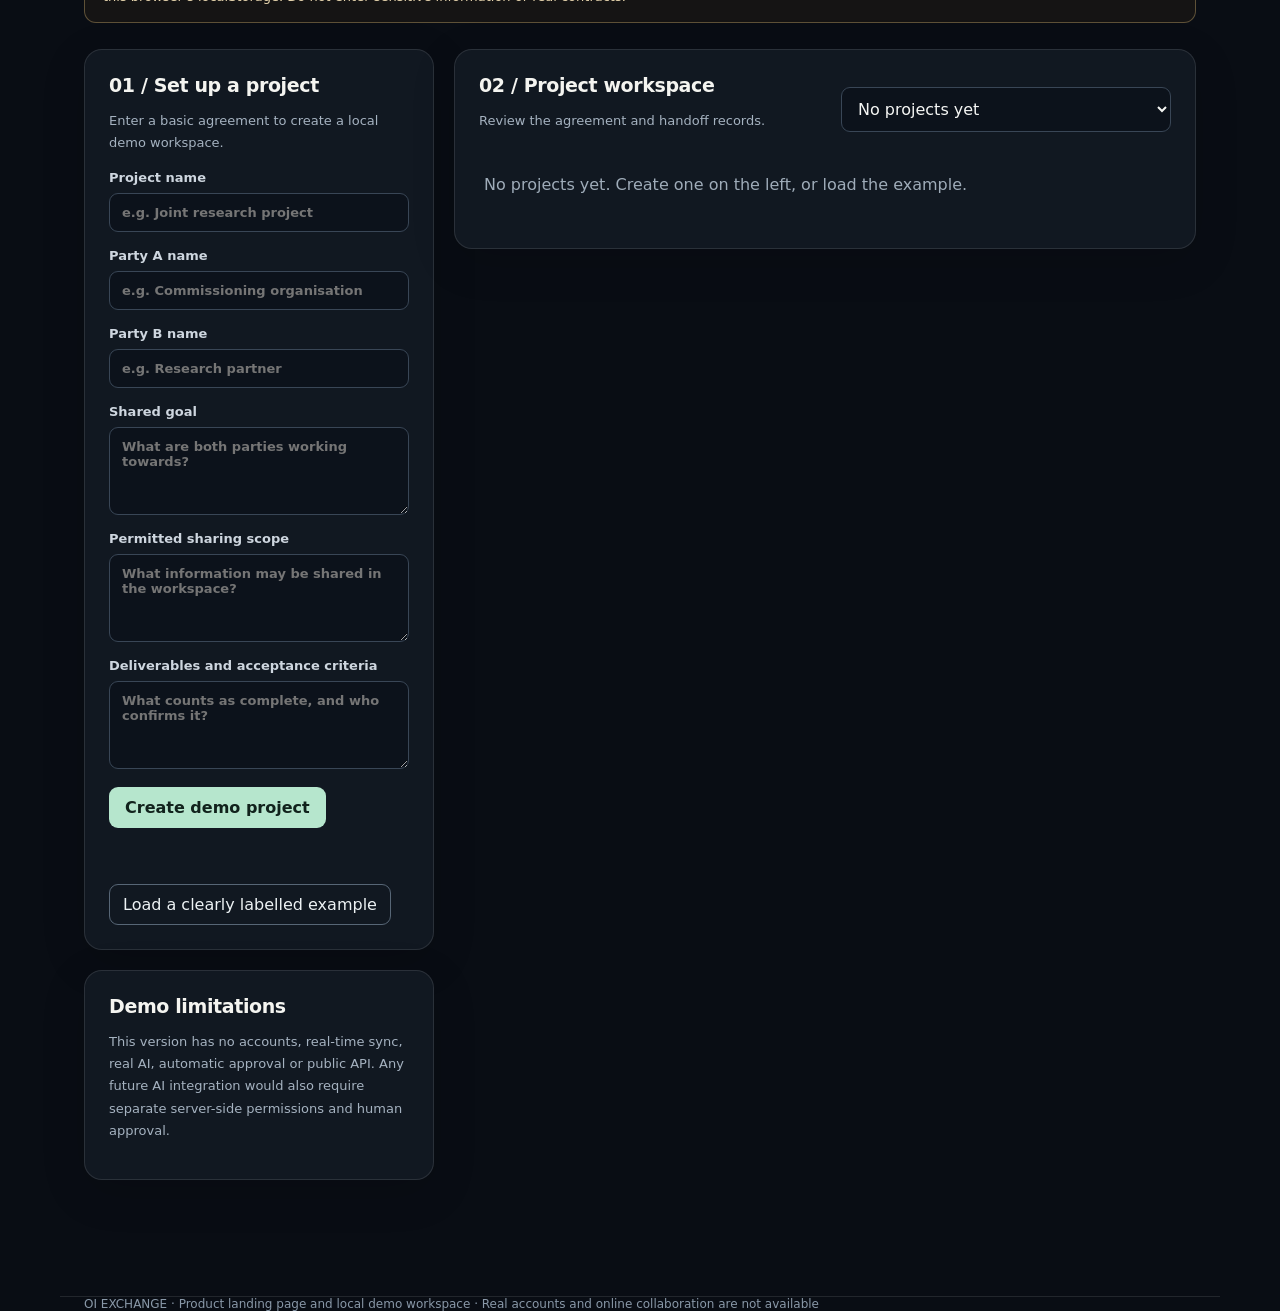
==== commit d73ae722: "Align homepage workflow section with procurement demo" ====
--- a/index.html
+++ b/index.html
@@ -14,7 +14,7 @@
   <main id="main">
     <section class="wrap site-hero" id="top" aria-labelledby="hero-title"><div><div class="eyebrow">THE AGREED SPACE BETWEEN TWO SIDES</div><h1 id="hero-title">Set clear boundaries.<br><em>Then work together.</em></h1><p class="lead">OI EXCHANGE is an independent product concept for two-party project collaboration. Agree on shared goals, what can be shared and what counts as done. Have people review each handoff, and keep a record of the process.</p><div class="ctas"><a class="cta" href="procurement.html">Explore the procurement demo →</a><a class="text-link" href="#why">Learn about the concept</a></div><p class="hero-note">This is currently a local browser demo. It does not provide real accounts, cross-device sync or automated AI collaboration.</p></div><div class="preview" aria-label="Concept illustration of a project workspace; not real product data"><div class="preview-head"><strong>OI / EXCHANGE</strong><span>Concept UI · not real data</span></div><div class="preview-card"><b>PROJECT AGREEMENT / VERSION 01</b><strong>A workspace that starts with agreement</strong><p>Shared goals, permitted sharing and acceptance criteria receive simulated confirmation from both sides before a handoff.</p></div><div class="preview-steps"><span>01 Set boundaries</span><span>02 Both confirm</span><span>03 Human handoff</span></div><div class="preview-card"><b>HANDOFF RECORD / DEMO</b><p>Request a handoff → recipient reviews it → record the reason for the decision. Demo data stays in this browser.</p></div><p class="preview-caption">Concept illustration; not a live production workspace.</p></div></section>
     <section id="why" class="section wrap" aria-labelledby="why-title"><div class="eyebrow">01 / WHY IT EXISTS</div><h2 id="why-title">Not AI without boundaries.<br>Collaboration with boundaries.</h2><p class="section-intro">Project teams rarely lack messages. What they often lack are rules everyone understands. This prototype puts rules and key decisions before the handoff: what can be shared, what completion means and who checks it.</p><div class="feature-grid"><article class="feature"><span>01 / AGREEMENT</span><h3>Start with a shared agreement</h3><p>Record both parties, the goal, permitted sharing and acceptance criteria. Once an agreement changes, pending requests under the previous version can no longer proceed.</p></article><article class="feature"><span>02 / HUMAN REVIEW</span><h3>People decide what happens next</h3><p>Check the sharing scope before requesting a handoff. The recipient gives a reason when approving or rejecting it in the demo; the system does not automatically allow it through.</p></article><article class="feature"><span>03 / TRACEABILITY</span><h3>Show the process without overstating it</h3><p>The browser displays a local record of actions to illustrate the decision trail. It is not a trusted audit system, e-signature or real permissions framework.</p></article></div></section>
-    <section id="flow" class="section wrap" aria-labelledby="flow-title"><div class="eyebrow">02 / HOW THE DEMO WORKS</div><h2 id="flow-title">From project setup to handoff,<br>one path you can try.</h2><p class="section-intro">Try a fictional example project without signing up. Switch between Party A and Party B to explore the simulated workflow.</p><div class="flow-grid"><div class="flow-step"><b>STEP 01</b><h3>Set up a project</h3><p>Enter the goal, sharing scope and acceptance criteria, or load an explicitly fictional example.</p></div><div class="flow-step"><b>STEP 02</b><h3>Confirm as both parties</h3><p>Switch roles to confirm the agreement version separately. New handoffs remain unavailable until both sides confirm in the demo.</p></div><div class="flow-step"><b>STEP 03</b><h3>Simulate a human review</h3><p>Submit a handoff draft from a fixed template. The recipient reviews it and gives a reason for approval or rejection.</p></div></div></section>
+    <section id="flow" class="section wrap" aria-labelledby="flow-title"><div class="eyebrow">02 / PROCUREMENT DEMO</div><h2 id="flow-title">From demand to selection,<br>one path you can try.</h2><p class="section-intro">Try a browser-only procurement scenario without signing up. Act as a buyer to describe a requirement and invite suppliers, then switch to a simulated supplier to submit a proposal. Return to the buyer role to record a selection and its reason. No invitations are sent and no purchasing decision is made.</p><div class="flow-grid"><div class="flow-step"><b>STEP 01 / DEMAND &amp; INVITATION</b><h3>Define the need</h3><p>Enter the requirement and evaluation criteria, then add supplier names to the local invitation list.</p></div><div class="flow-step"><b>STEP 02 / PROPOSAL</b><h3>Switch roles and respond</h3><p>Select an invited supplier in the simulation and save an approach and deliverables for buyer review.</p></div><div class="flow-step"><b>STEP 03 / SELECTION</b><h3>Document the decision</h3><p>Compare the saved proposals and record which one was chosen and why. The result stays in this browser.</p></div></div><div class="ctas"><a class="cta" href="procurement.html#workflow">Open the procurement demo →</a><a class="text-link" href="#demo-workspace">Explore the separate collaboration prototype</a></div></section>
     <section id="client" class="section wrap" aria-labelledby="client-title"><div class="client-band"><div><div class="eyebrow">03 / CLIENT AREA</div><h2 id="client-title">Space for a future client portal.</h2><p>A production client area could include organisation accounts, member invitations, project permissions and server-side records. This page has no sign-up or login form, does not collect passwords and does not present local role-switching as real authentication.</p></div><div class="reserved" role="note"><strong>Client access · planned</strong><span>Registration and login are not available yet.<br>Try the local demo workspace below instead.</span></div></div></section>
     <section id="demo-workspace" class="section wrap" aria-labelledby="demo-title"><div class="demo-header"><div><div class="eyebrow">04 / INTERACTIVE DEMO</div><h2 id="demo-title">Explore the demo workspace</h2><p class="section-intro">The product landing page and interactive prototype share this page. You can click through the workflow below, but it runs only in this browser.</p></div><span class="tag">Independent app concept · local demo</span></div>
     <div class="notice" role="note">This is a local interactive prototype, not a production collaboration platform. Anyone can switch between the two roles and click “Confirm”; that is not real identity verification, signing or authorisation. “AI drafts” are generated from fixed templates, with no model call or message sent to the other party. Data is stored only in this browser’s localStorage. Do not enter sensitive information or real contracts.</div>
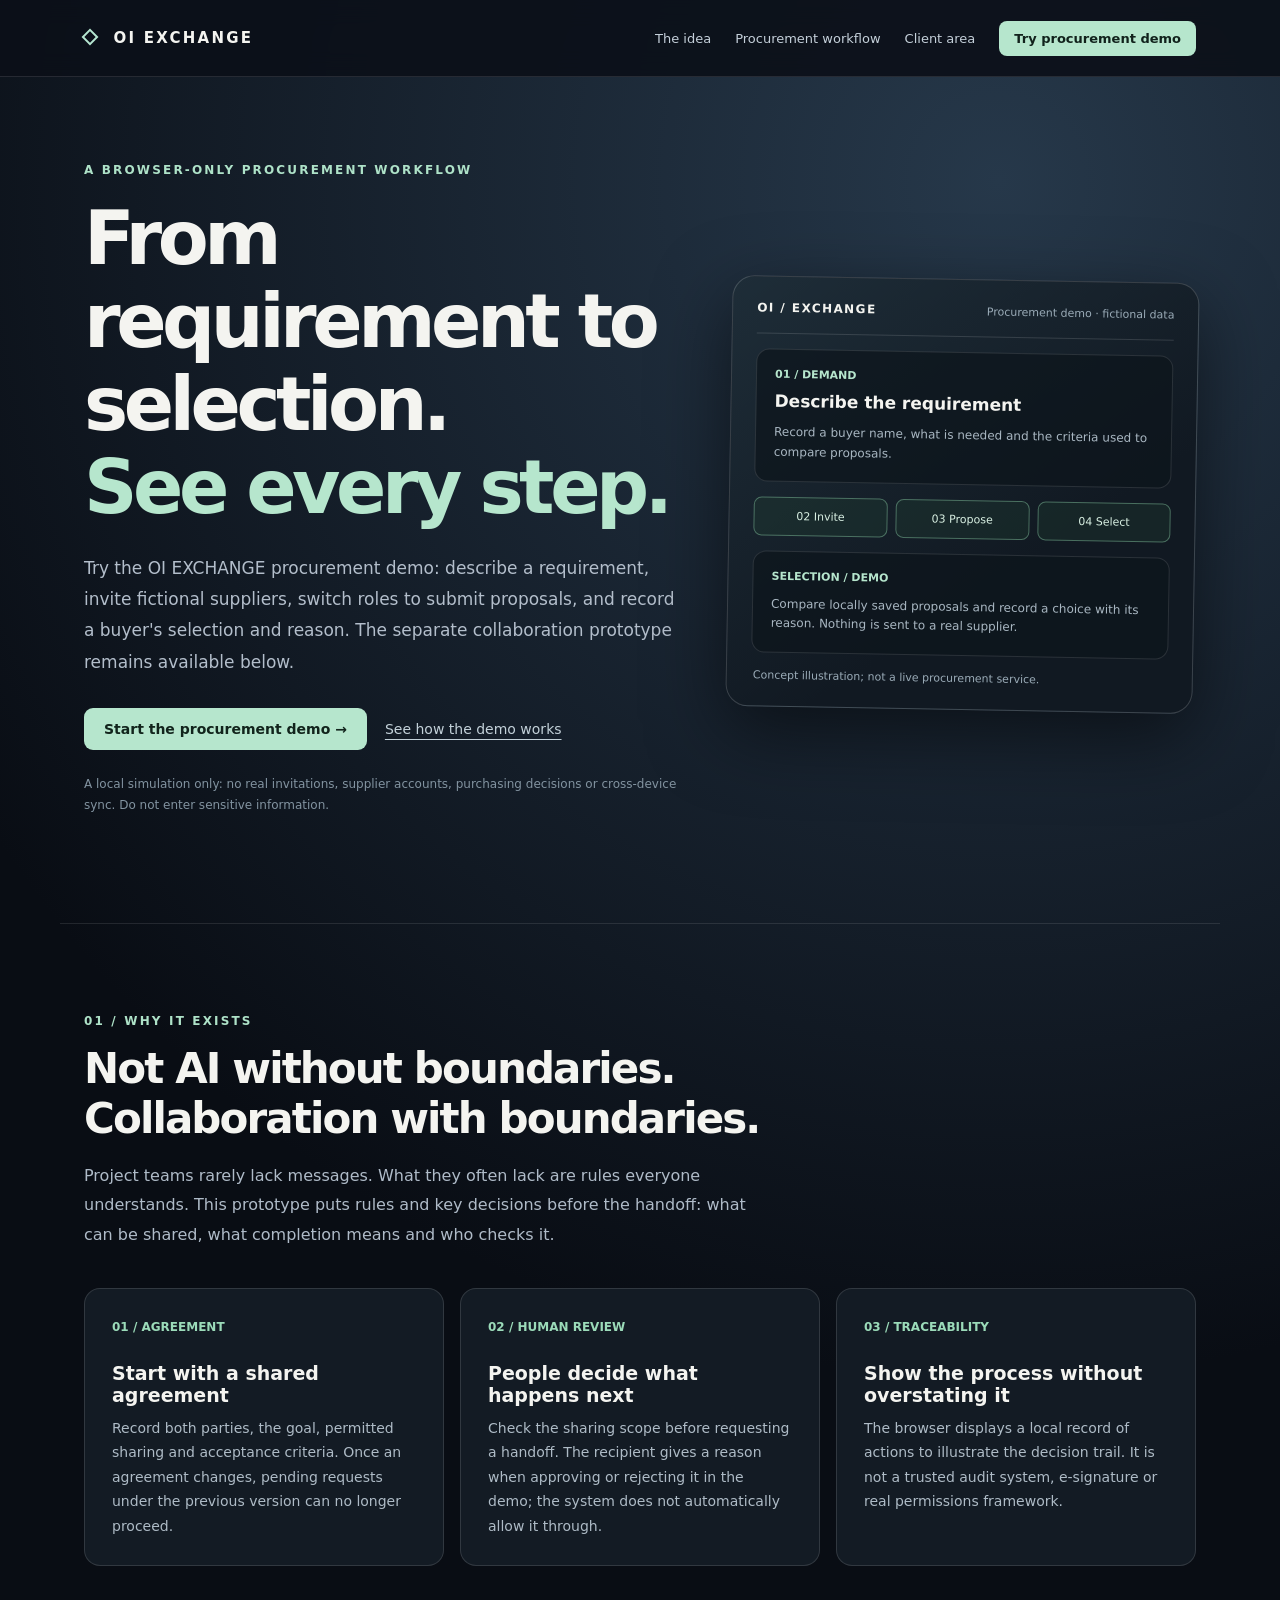
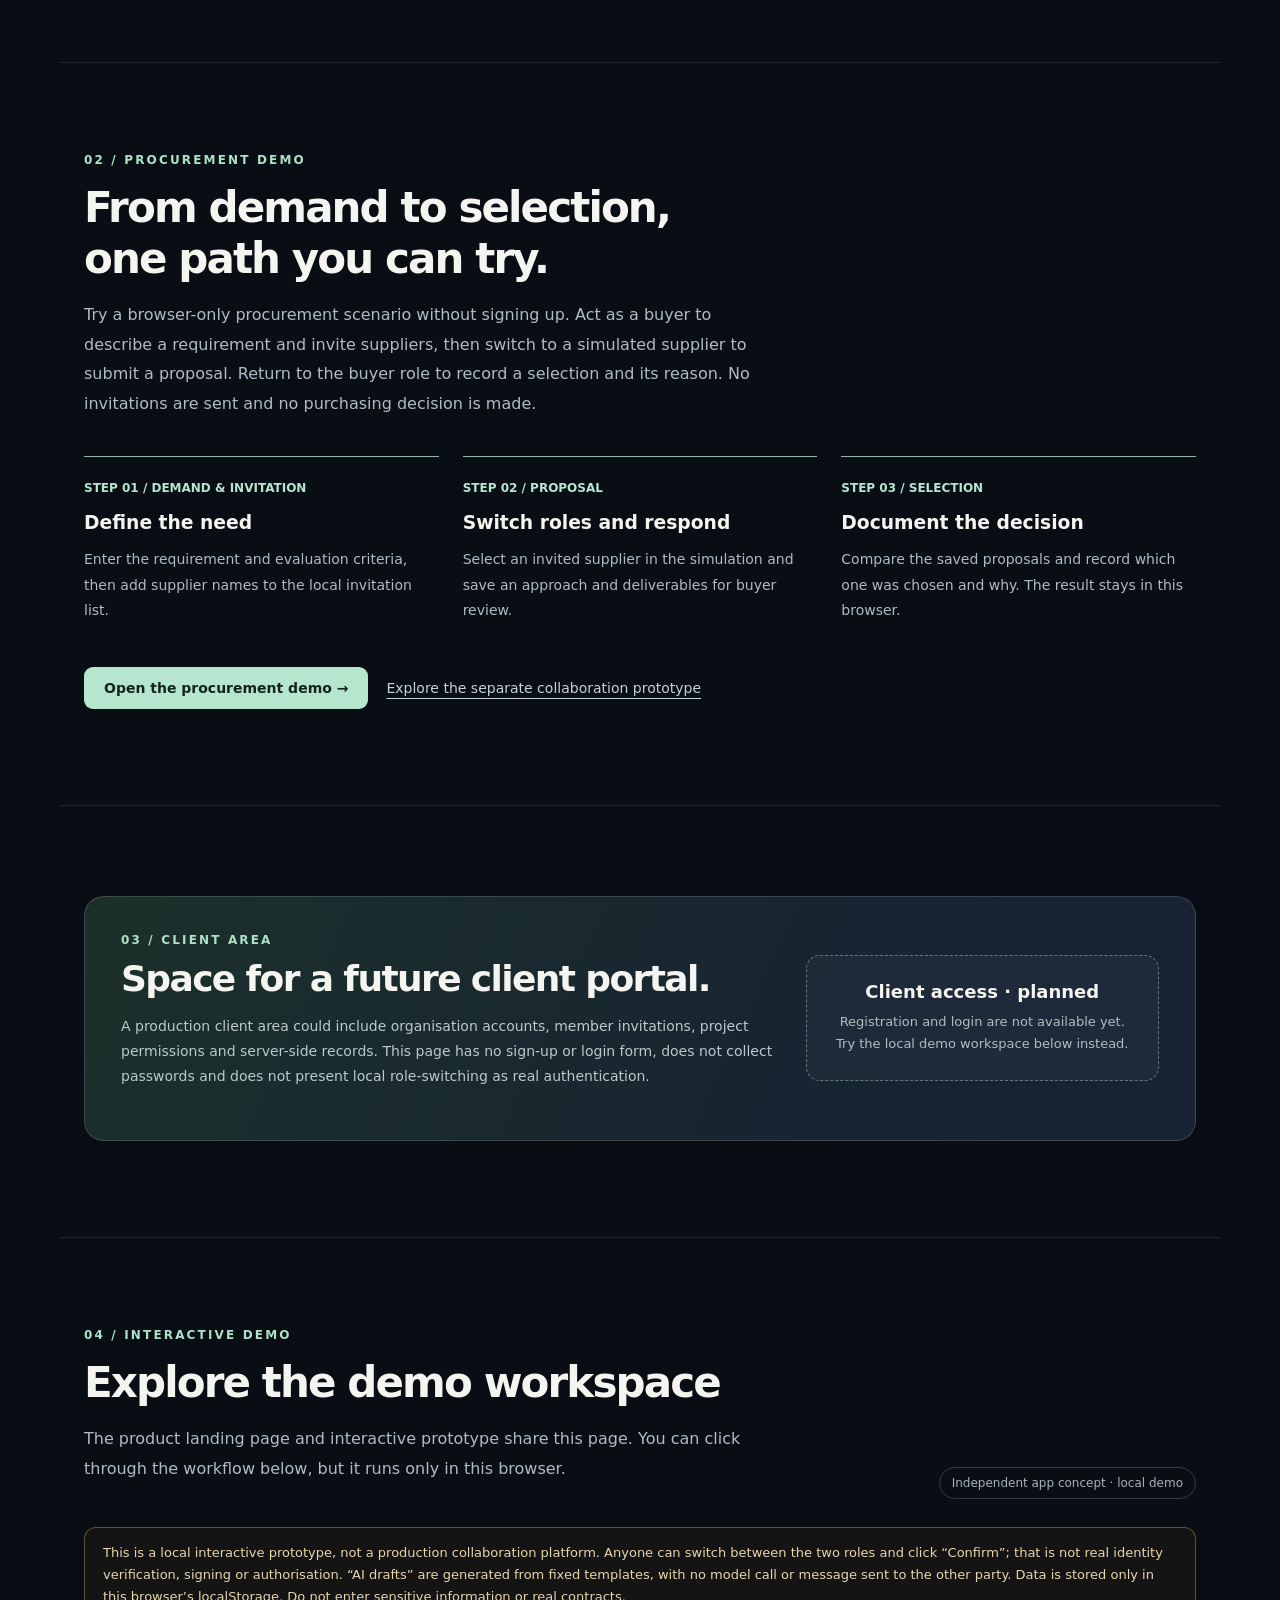
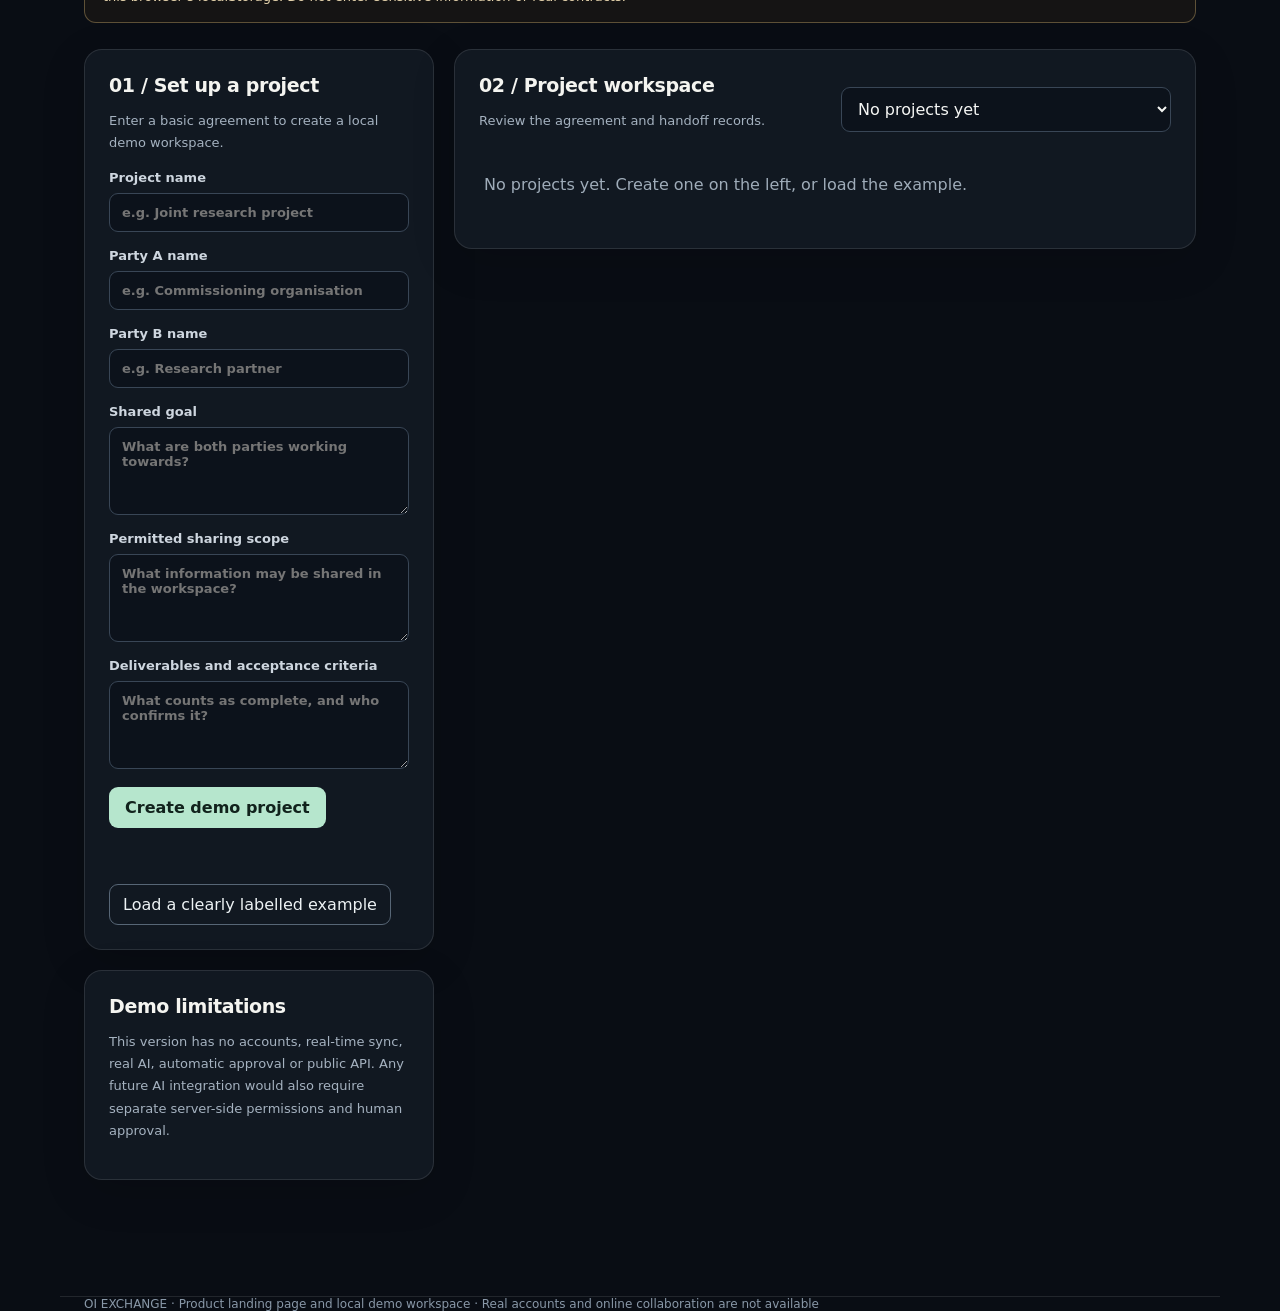
==== commit 762423a6: "Make procurement workflow the homepage's primary story" ====
--- a/index.html
+++ b/index.html
@@ -4,15 +4,15 @@
   <meta charset="utf-8">
   <meta name="viewport" content="width=device-width,initial-scale=1">
   <meta name="color-scheme" content="dark">
-  <meta name="description" content="OI EXCHANGE: agree on boundaries before working together. Explore the concept and try the local interactive demo.">
-  <title>OI EXCHANGE — Collaboration within clear boundaries</title>
+  <meta name="description" content="Explore the OI EXCHANGE browser-only procurement demo: define a demand, invite fictional suppliers, compare proposals and record a selection.">
+  <title>OI EXCHANGE — Procurement workflow demo</title>
   <link rel="stylesheet" href="style.css">
 </head>
 <body>
   <a class="skip" href="#main">Skip to content</a>
   <header><div class="wrap"><a class="brand" href="#top"><i aria-hidden="true"></i> OI EXCHANGE</a><nav class="nav" aria-label="Main navigation"><a href="#why">The idea</a><a href="procurement.html">Procurement workflow</a><a href="#client">Client area</a><a class="nav-cta" href="procurement.html">Try procurement demo</a></nav></div></header>
   <main id="main">
-    <section class="wrap site-hero" id="top" aria-labelledby="hero-title"><div><div class="eyebrow">THE AGREED SPACE BETWEEN TWO SIDES</div><h1 id="hero-title">Set clear boundaries.<br><em>Then work together.</em></h1><p class="lead">OI EXCHANGE is an independent product concept for two-party project collaboration. Agree on shared goals, what can be shared and what counts as done. Have people review each handoff, and keep a record of the process.</p><div class="ctas"><a class="cta" href="procurement.html">Explore the procurement demo →</a><a class="text-link" href="#why">Learn about the concept</a></div><p class="hero-note">This is currently a local browser demo. It does not provide real accounts, cross-device sync or automated AI collaboration.</p></div><div class="preview" aria-label="Concept illustration of a project workspace; not real product data"><div class="preview-head"><strong>OI / EXCHANGE</strong><span>Concept UI · not real data</span></div><div class="preview-card"><b>PROJECT AGREEMENT / VERSION 01</b><strong>A workspace that starts with agreement</strong><p>Shared goals, permitted sharing and acceptance criteria receive simulated confirmation from both sides before a handoff.</p></div><div class="preview-steps"><span>01 Set boundaries</span><span>02 Both confirm</span><span>03 Human handoff</span></div><div class="preview-card"><b>HANDOFF RECORD / DEMO</b><p>Request a handoff → recipient reviews it → record the reason for the decision. Demo data stays in this browser.</p></div><p class="preview-caption">Concept illustration; not a live production workspace.</p></div></section>
+    <section class="wrap site-hero" id="top" aria-labelledby="hero-title"><div><div class="eyebrow">A BROWSER-ONLY PROCUREMENT WORKFLOW</div><h1 id="hero-title">From requirement to selection.<br><em>See every step.</em></h1><p class="lead">Try the OI EXCHANGE procurement demo: describe a requirement, invite fictional suppliers, switch roles to submit proposals, and record a buyer's selection and reason. The separate collaboration prototype remains available below.</p><div class="ctas"><a class="cta" href="procurement.html#workflow">Start the procurement demo →</a><a class="text-link" href="#flow">See how the demo works</a></div><p class="hero-note">A local simulation only: no real invitations, supplier accounts, purchasing decisions or cross-device sync. Do not enter sensitive information.</p></div><div class="preview" aria-label="Illustration of the simulated procurement workflow; not real supplier data"><div class="preview-head"><strong>OI / EXCHANGE</strong><span>Procurement demo · fictional data</span></div><div class="preview-card"><b>01 / DEMAND</b><strong>Describe the requirement</strong><p>Record a buyer name, what is needed and the criteria used to compare proposals.</p></div><div class="preview-steps"><span>02 Invite</span><span>03 Propose</span><span>04 Select</span></div><div class="preview-card"><b>SELECTION / DEMO</b><p>Compare locally saved proposals and record a choice with its reason. Nothing is sent to a real supplier.</p></div><p class="preview-caption">Concept illustration; not a live procurement service.</p></div></section>
     <section id="why" class="section wrap" aria-labelledby="why-title"><div class="eyebrow">01 / WHY IT EXISTS</div><h2 id="why-title">Not AI without boundaries.<br>Collaboration with boundaries.</h2><p class="section-intro">Project teams rarely lack messages. What they often lack are rules everyone understands. This prototype puts rules and key decisions before the handoff: what can be shared, what completion means and who checks it.</p><div class="feature-grid"><article class="feature"><span>01 / AGREEMENT</span><h3>Start with a shared agreement</h3><p>Record both parties, the goal, permitted sharing and acceptance criteria. Once an agreement changes, pending requests under the previous version can no longer proceed.</p></article><article class="feature"><span>02 / HUMAN REVIEW</span><h3>People decide what happens next</h3><p>Check the sharing scope before requesting a handoff. The recipient gives a reason when approving or rejecting it in the demo; the system does not automatically allow it through.</p></article><article class="feature"><span>03 / TRACEABILITY</span><h3>Show the process without overstating it</h3><p>The browser displays a local record of actions to illustrate the decision trail. It is not a trusted audit system, e-signature or real permissions framework.</p></article></div></section>
     <section id="flow" class="section wrap" aria-labelledby="flow-title"><div class="eyebrow">02 / PROCUREMENT DEMO</div><h2 id="flow-title">From demand to selection,<br>one path you can try.</h2><p class="section-intro">Try a browser-only procurement scenario without signing up. Act as a buyer to describe a requirement and invite suppliers, then switch to a simulated supplier to submit a proposal. Return to the buyer role to record a selection and its reason. No invitations are sent and no purchasing decision is made.</p><div class="flow-grid"><div class="flow-step"><b>STEP 01 / DEMAND &amp; INVITATION</b><h3>Define the need</h3><p>Enter the requirement and evaluation criteria, then add supplier names to the local invitation list.</p></div><div class="flow-step"><b>STEP 02 / PROPOSAL</b><h3>Switch roles and respond</h3><p>Select an invited supplier in the simulation and save an approach and deliverables for buyer review.</p></div><div class="flow-step"><b>STEP 03 / SELECTION</b><h3>Document the decision</h3><p>Compare the saved proposals and record which one was chosen and why. The result stays in this browser.</p></div></div><div class="ctas"><a class="cta" href="procurement.html#workflow">Open the procurement demo →</a><a class="text-link" href="#demo-workspace">Explore the separate collaboration prototype</a></div></section>
     <section id="client" class="section wrap" aria-labelledby="client-title"><div class="client-band"><div><div class="eyebrow">03 / CLIENT AREA</div><h2 id="client-title">Space for a future client portal.</h2><p>A production client area could include organisation accounts, member invitations, project permissions and server-side records. This page has no sign-up or login form, does not collect passwords and does not present local role-switching as real authentication.</p></div><div class="reserved" role="note"><strong>Client access · planned</strong><span>Registration and login are not available yet.<br>Try the local demo workspace below instead.</span></div></div></section>
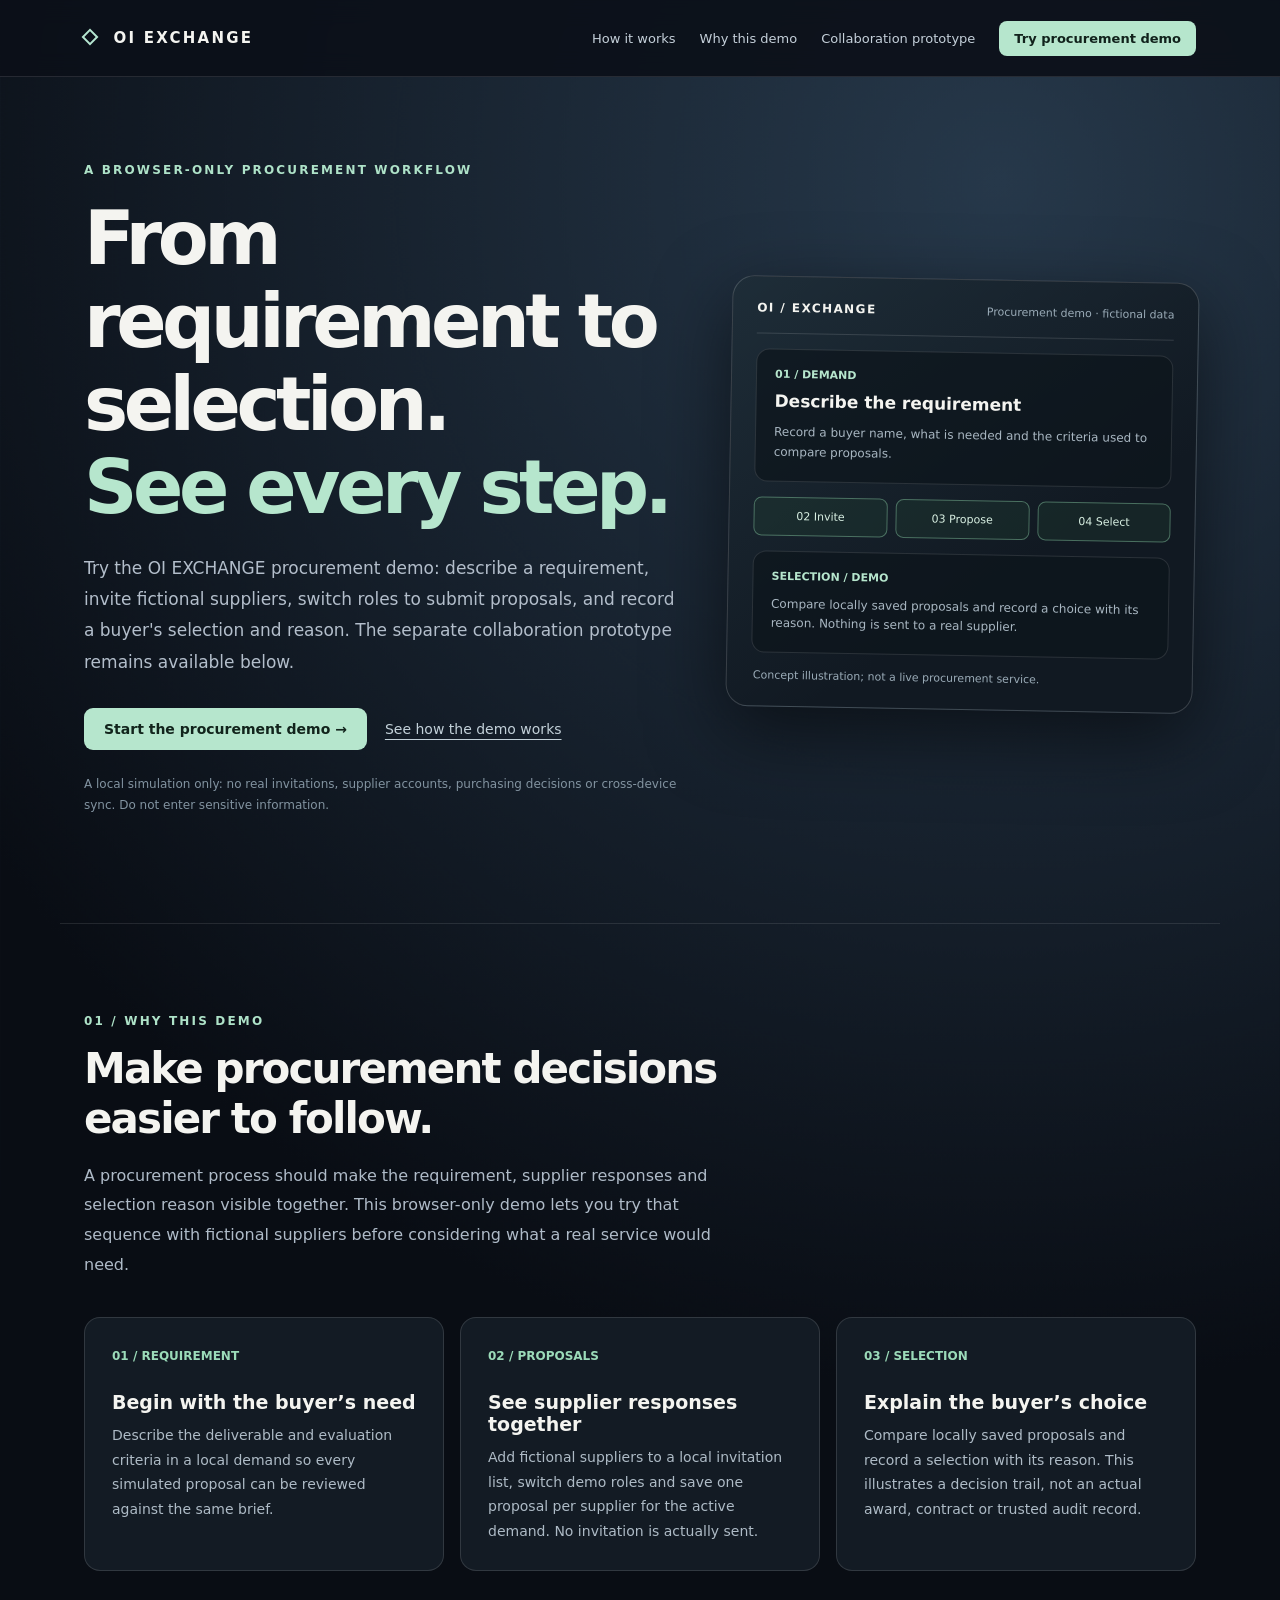
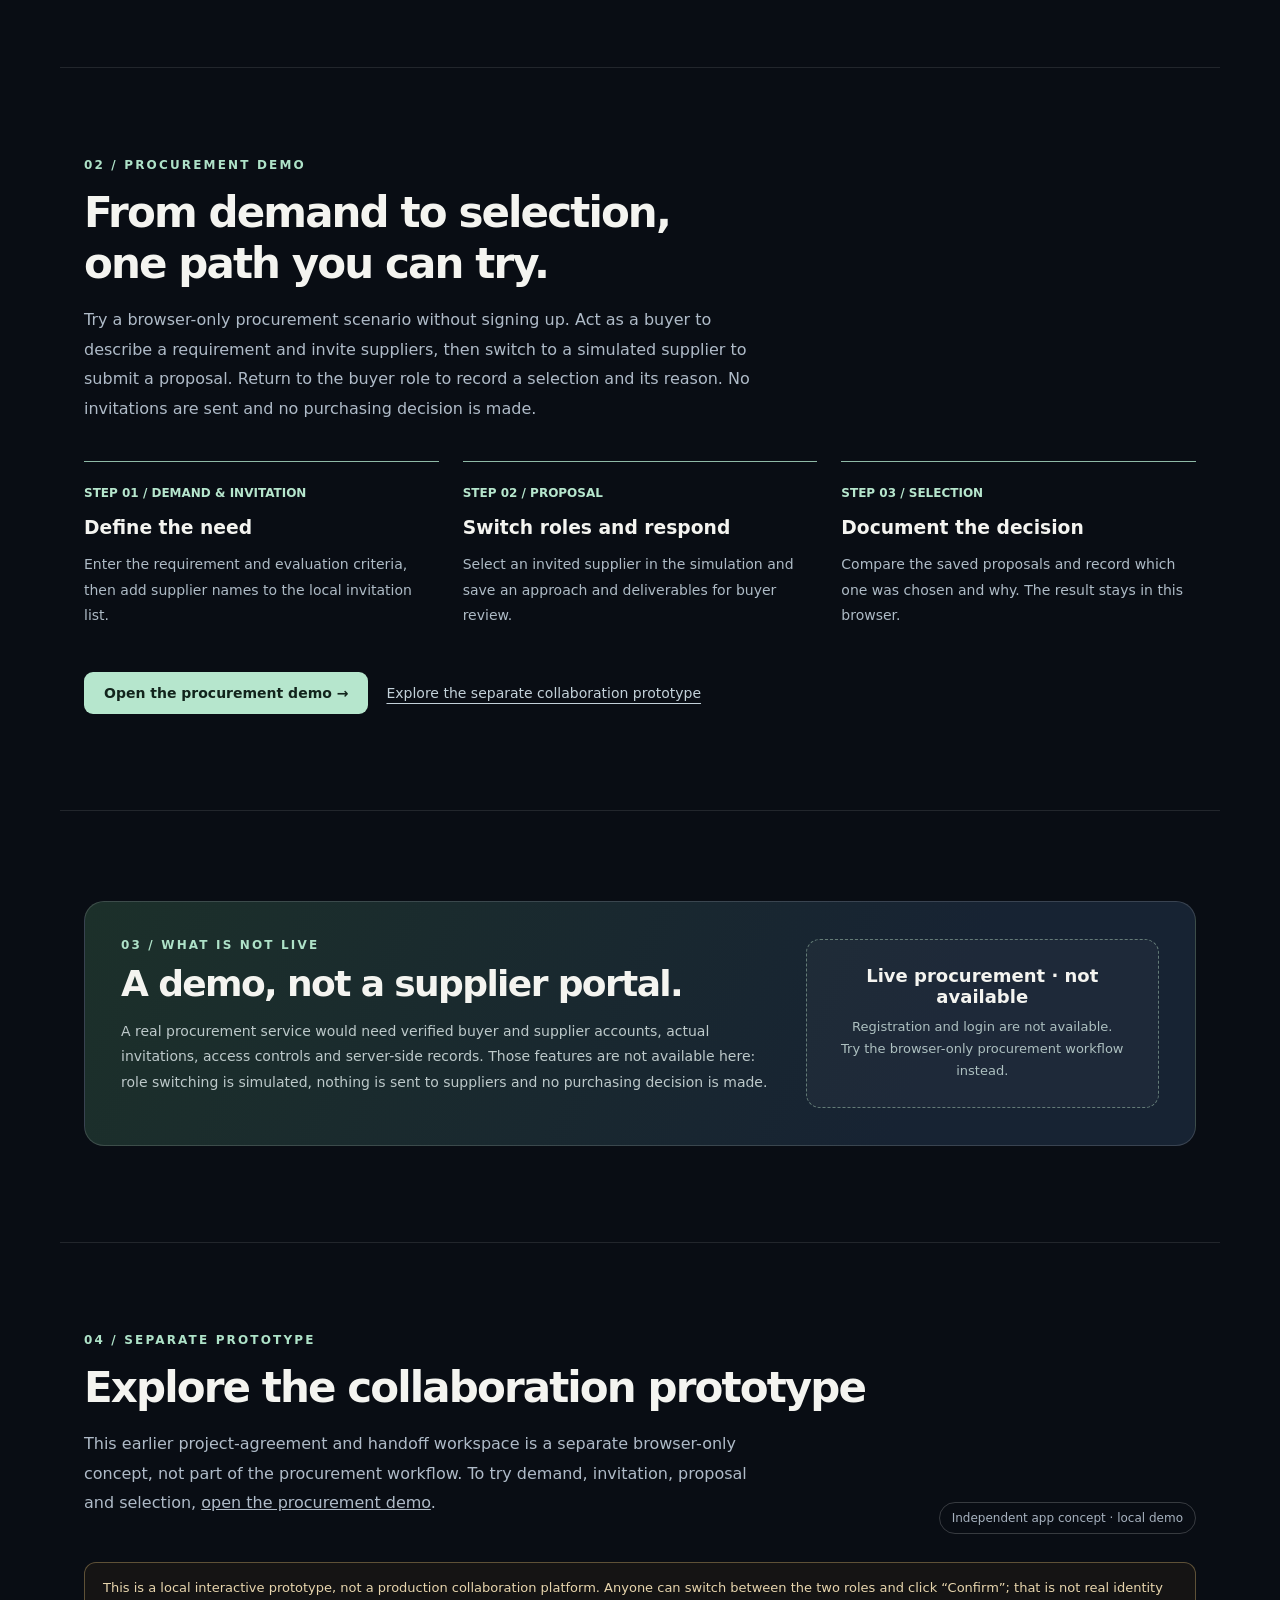
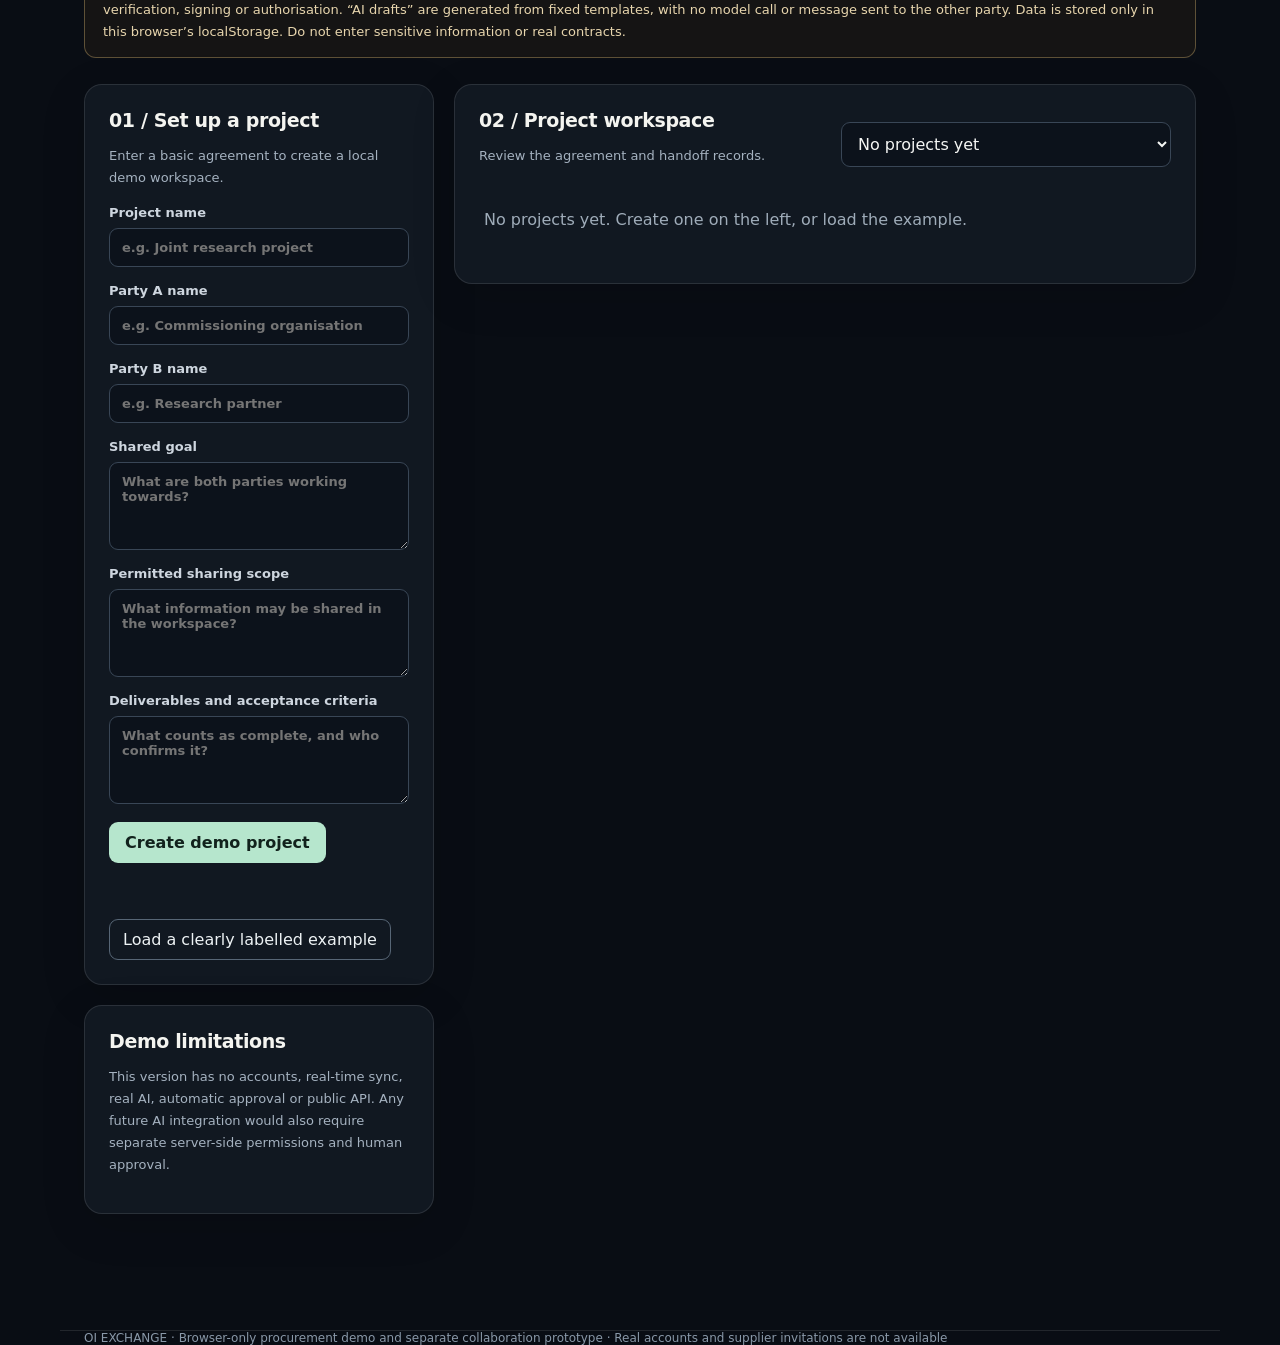
==== commit cb47a08e: "Make procurement the primary homepage narrative and retain collaboration as secondary demo" ====
--- a/index.html
+++ b/index.html
@@ -10,16 +10,16 @@
 </head>
 <body>
   <a class="skip" href="#main">Skip to content</a>
-  <header><div class="wrap"><a class="brand" href="#top"><i aria-hidden="true"></i> OI EXCHANGE</a><nav class="nav" aria-label="Main navigation"><a href="#why">The idea</a><a href="procurement.html">Procurement workflow</a><a href="#client">Client area</a><a class="nav-cta" href="procurement.html">Try procurement demo</a></nav></div></header>
+  <header><div class="wrap"><a class="brand" href="#top"><i aria-hidden="true"></i> OI EXCHANGE</a><nav class="nav" aria-label="Main navigation"><a href="#flow">How it works</a><a href="#why">Why this demo</a><a href="#demo-workspace">Collaboration prototype</a><a class="nav-cta" href="procurement.html#workflow">Try procurement demo</a></nav></div></header>
   <main id="main">
     <section class="wrap site-hero" id="top" aria-labelledby="hero-title"><div><div class="eyebrow">A BROWSER-ONLY PROCUREMENT WORKFLOW</div><h1 id="hero-title">From requirement to selection.<br><em>See every step.</em></h1><p class="lead">Try the OI EXCHANGE procurement demo: describe a requirement, invite fictional suppliers, switch roles to submit proposals, and record a buyer's selection and reason. The separate collaboration prototype remains available below.</p><div class="ctas"><a class="cta" href="procurement.html#workflow">Start the procurement demo →</a><a class="text-link" href="#flow">See how the demo works</a></div><p class="hero-note">A local simulation only: no real invitations, supplier accounts, purchasing decisions or cross-device sync. Do not enter sensitive information.</p></div><div class="preview" aria-label="Illustration of the simulated procurement workflow; not real supplier data"><div class="preview-head"><strong>OI / EXCHANGE</strong><span>Procurement demo · fictional data</span></div><div class="preview-card"><b>01 / DEMAND</b><strong>Describe the requirement</strong><p>Record a buyer name, what is needed and the criteria used to compare proposals.</p></div><div class="preview-steps"><span>02 Invite</span><span>03 Propose</span><span>04 Select</span></div><div class="preview-card"><b>SELECTION / DEMO</b><p>Compare locally saved proposals and record a choice with its reason. Nothing is sent to a real supplier.</p></div><p class="preview-caption">Concept illustration; not a live procurement service.</p></div></section>
-    <section id="why" class="section wrap" aria-labelledby="why-title"><div class="eyebrow">01 / WHY IT EXISTS</div><h2 id="why-title">Not AI without boundaries.<br>Collaboration with boundaries.</h2><p class="section-intro">Project teams rarely lack messages. What they often lack are rules everyone understands. This prototype puts rules and key decisions before the handoff: what can be shared, what completion means and who checks it.</p><div class="feature-grid"><article class="feature"><span>01 / AGREEMENT</span><h3>Start with a shared agreement</h3><p>Record both parties, the goal, permitted sharing and acceptance criteria. Once an agreement changes, pending requests under the previous version can no longer proceed.</p></article><article class="feature"><span>02 / HUMAN REVIEW</span><h3>People decide what happens next</h3><p>Check the sharing scope before requesting a handoff. The recipient gives a reason when approving or rejecting it in the demo; the system does not automatically allow it through.</p></article><article class="feature"><span>03 / TRACEABILITY</span><h3>Show the process without overstating it</h3><p>The browser displays a local record of actions to illustrate the decision trail. It is not a trusted audit system, e-signature or real permissions framework.</p></article></div></section>
+    <section id="why" class="section wrap" aria-labelledby="why-title"><div class="eyebrow">01 / WHY THIS DEMO</div><h2 id="why-title">Make procurement decisions<br>easier to follow.</h2><p class="section-intro">A procurement process should make the requirement, supplier responses and selection reason visible together. This browser-only demo lets you try that sequence with fictional suppliers before considering what a real service would need.</p><div class="feature-grid"><article class="feature"><span>01 / REQUIREMENT</span><h3>Begin with the buyer’s need</h3><p>Describe the deliverable and evaluation criteria in a local demand so every simulated proposal can be reviewed against the same brief.</p></article><article class="feature"><span>02 / PROPOSALS</span><h3>See supplier responses together</h3><p>Add fictional suppliers to a local invitation list, switch demo roles and save one proposal per supplier for the active demand. No invitation is actually sent.</p></article><article class="feature"><span>03 / SELECTION</span><h3>Explain the buyer’s choice</h3><p>Compare locally saved proposals and record a selection with its reason. This illustrates a decision trail, not an actual award, contract or trusted audit record.</p></article></div></section>
     <section id="flow" class="section wrap" aria-labelledby="flow-title"><div class="eyebrow">02 / PROCUREMENT DEMO</div><h2 id="flow-title">From demand to selection,<br>one path you can try.</h2><p class="section-intro">Try a browser-only procurement scenario without signing up. Act as a buyer to describe a requirement and invite suppliers, then switch to a simulated supplier to submit a proposal. Return to the buyer role to record a selection and its reason. No invitations are sent and no purchasing decision is made.</p><div class="flow-grid"><div class="flow-step"><b>STEP 01 / DEMAND &amp; INVITATION</b><h3>Define the need</h3><p>Enter the requirement and evaluation criteria, then add supplier names to the local invitation list.</p></div><div class="flow-step"><b>STEP 02 / PROPOSAL</b><h3>Switch roles and respond</h3><p>Select an invited supplier in the simulation and save an approach and deliverables for buyer review.</p></div><div class="flow-step"><b>STEP 03 / SELECTION</b><h3>Document the decision</h3><p>Compare the saved proposals and record which one was chosen and why. The result stays in this browser.</p></div></div><div class="ctas"><a class="cta" href="procurement.html#workflow">Open the procurement demo →</a><a class="text-link" href="#demo-workspace">Explore the separate collaboration prototype</a></div></section>
-    <section id="client" class="section wrap" aria-labelledby="client-title"><div class="client-band"><div><div class="eyebrow">03 / CLIENT AREA</div><h2 id="client-title">Space for a future client portal.</h2><p>A production client area could include organisation accounts, member invitations, project permissions and server-side records. This page has no sign-up or login form, does not collect passwords and does not present local role-switching as real authentication.</p></div><div class="reserved" role="note"><strong>Client access · planned</strong><span>Registration and login are not available yet.<br>Try the local demo workspace below instead.</span></div></div></section>
-    <section id="demo-workspace" class="section wrap" aria-labelledby="demo-title"><div class="demo-header"><div><div class="eyebrow">04 / INTERACTIVE DEMO</div><h2 id="demo-title">Explore the demo workspace</h2><p class="section-intro">The product landing page and interactive prototype share this page. You can click through the workflow below, but it runs only in this browser.</p></div><span class="tag">Independent app concept · local demo</span></div>
+    <section id="client" class="section wrap" aria-labelledby="client-title"><div class="client-band"><div><div class="eyebrow">03 / WHAT IS NOT LIVE</div><h2 id="client-title">A demo, not a supplier portal.</h2><p>A real procurement service would need verified buyer and supplier accounts, actual invitations, access controls and server-side records. Those features are not available here: role switching is simulated, nothing is sent to suppliers and no purchasing decision is made.</p></div><div class="reserved" role="note"><strong>Live procurement · not available</strong><span>Registration and login are not available.<br>Try the browser-only procurement workflow instead.</span></div></div></section>
+    <section id="demo-workspace" class="section wrap" aria-labelledby="demo-title"><div class="demo-header"><div><div class="eyebrow">04 / SEPARATE PROTOTYPE</div><h2 id="demo-title">Explore the collaboration prototype</h2><p class="section-intro">This earlier project-agreement and handoff workspace is a separate browser-only concept, not part of the procurement workflow. To try demand, invitation, proposal and selection, <a href="procurement.html#workflow">open the procurement demo</a>.</p></div><span class="tag">Independent app concept · local demo</span></div>
     <div class="notice" role="note">This is a local interactive prototype, not a production collaboration platform. Anyone can switch between the two roles and click “Confirm”; that is not real identity verification, signing or authorisation. “AI drafts” are generated from fixed templates, with no model call or message sent to the other party. Data is stored only in this browser’s localStorage. Do not enter sensitive information or real contracts.</div>
     <div class="grid"><aside><section class="card"><h2>01 / Set up a project</h2><p class="small">Enter a basic agreement to create a local demo workspace.</p><form id="project-form"><label class="field">Project name<input name="name" required maxlength="80" placeholder="e.g. Joint research project"></label><label class="field">Party A name<input name="partyA" required maxlength="60" placeholder="e.g. Commissioning organisation"></label><label class="field">Party B name<input name="partyB" required maxlength="60" placeholder="e.g. Research partner"></label><label class="field">Shared goal<textarea name="goal" required maxlength="600" placeholder="What are both parties working towards?"></textarea></label><label class="field">Permitted sharing scope<textarea name="scope" required maxlength="600" placeholder="What information may be shared in the workspace?"></textarea></label><label class="field">Deliverables and acceptance criteria<textarea name="deliverable" required maxlength="600" placeholder="What counts as complete, and who confirms it?"></textarea></label><button class="primary" type="submit">Create demo project</button><p id="project-error" class="alert" role="alert"></p></form><button id="demo" class="secondary" type="button">Load a clearly labelled example</button></section><section class="card"><h2>Demo limitations</h2><p class="small">This version has no accounts, real-time sync, real AI, automatic approval or public API. Any future AI integration would also require separate server-side permissions and human approval.</p></section></aside><div><section class="card"><div class="row"><div><h2>02 / Project workspace</h2><p class="small">Review the agreement and handoff records.</p></div><select id="project-select" class="project" aria-label="Select a project"></select></div><div id="no-project" class="empty">No projects yet. Create one on the left, or load the example.</div><div id="workspace" class="hidden"><div id="overview"></div><label class="field">Current demo role<select id="actor"><option value="A">Party A</option><option value="B">Party B</option></select><small>You can switch roles at any time. This is not real identity verification or authorisation.</small></label></div></section><section id="agreement-card" class="card hidden"><h2>03 / Confirm the project agreement</h2><p class="small">Both parties must separately confirm the current version in the demo before a new handoff can be requested. Revising the agreement increments its version, resets both confirmations and supersedes pending requests from earlier versions.</p><div id="agreement-status"></div><button id="approve-agreement" class="primary" type="button">Confirm current agreement (demo)</button><p id="agreement-error" class="alert" role="alert"></p><details class="revise"><summary>Revise the goal, sharing scope or acceptance criteria</summary><form id="revision-form"><label class="field">Shared goal<textarea name="goal" required maxlength="600"></textarea></label><label class="field">Permitted sharing scope<textarea name="scope" required maxlength="600"></textarea></label><label class="field">Deliverables and acceptance criteria<textarea name="deliverable" required maxlength="600"></textarea></label><button class="secondary" type="submit">Create a new agreement version (demo)</button><p id="revision-error" class="alert" role="alert"></p></form></details></section><section id="handoff-card" class="card hidden"><h2>04 / Request a handoff</h2><p class="small">Create a fixed-template draft as the current demo role. The other party must review its scope and explain the decision. Nothing is sent automatically, and no task is executed.</p><div id="handoff-gate" class="gate" role="status"></div><form id="handoff-form"><label class="field">Task for collaboration<textarea name="task" required maxlength="500" placeholder="Describe the specific task for the other party to review"></textarea></label><label class="check"><input name="scopeCheck" type="checkbox" required><span>I have manually checked that this task and its information do not exceed the agreement’s permitted sharing scope.</span></label><button id="submit-handoff" class="primary" type="submit">Create draft and request demo review</button><p id="handoff-error" class="alert" role="alert"></p></form><h3 class="sectiontitle">Handoff requests</h3><div id="handoffs"></div></section><section id="audit-card" class="card hidden"><h2>05 / Activity log</h2><p class="small">Records only demo actions in this browser. This is not a tamper-proof audit log.</p><ol id="audit" class="log"></ol><button id="clear-project" class="secondary danger" type="button">Delete this local project</button></section></div></div></section>
-  </main><footer class="wrap">OI EXCHANGE · Product landing page and local demo workspace · Real accounts and online collaboration are not available</footer>
+  </main><footer class="wrap">OI EXCHANGE · Browser-only procurement demo and separate collaboration prototype · Real accounts and supplier invitations are not available</footer>
   <script src="app.js" defer></script>
 </body>
 </html>
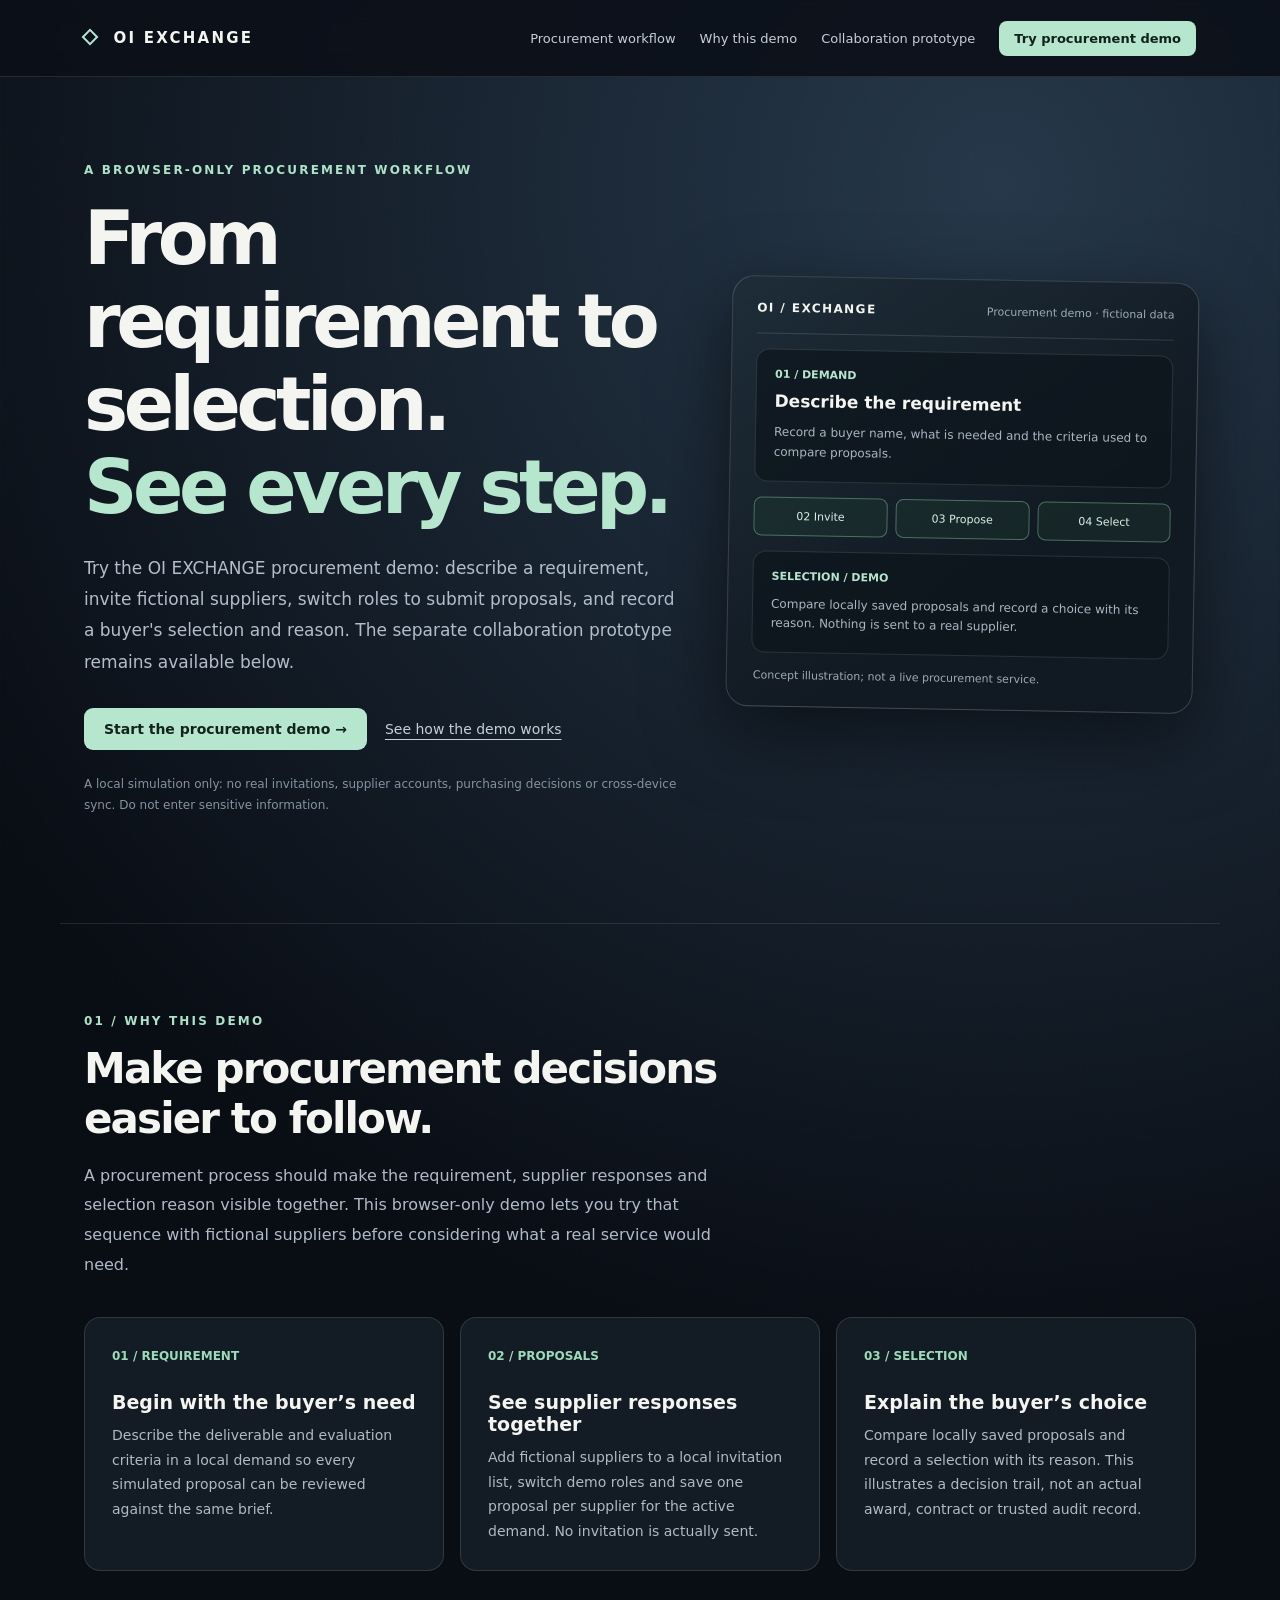
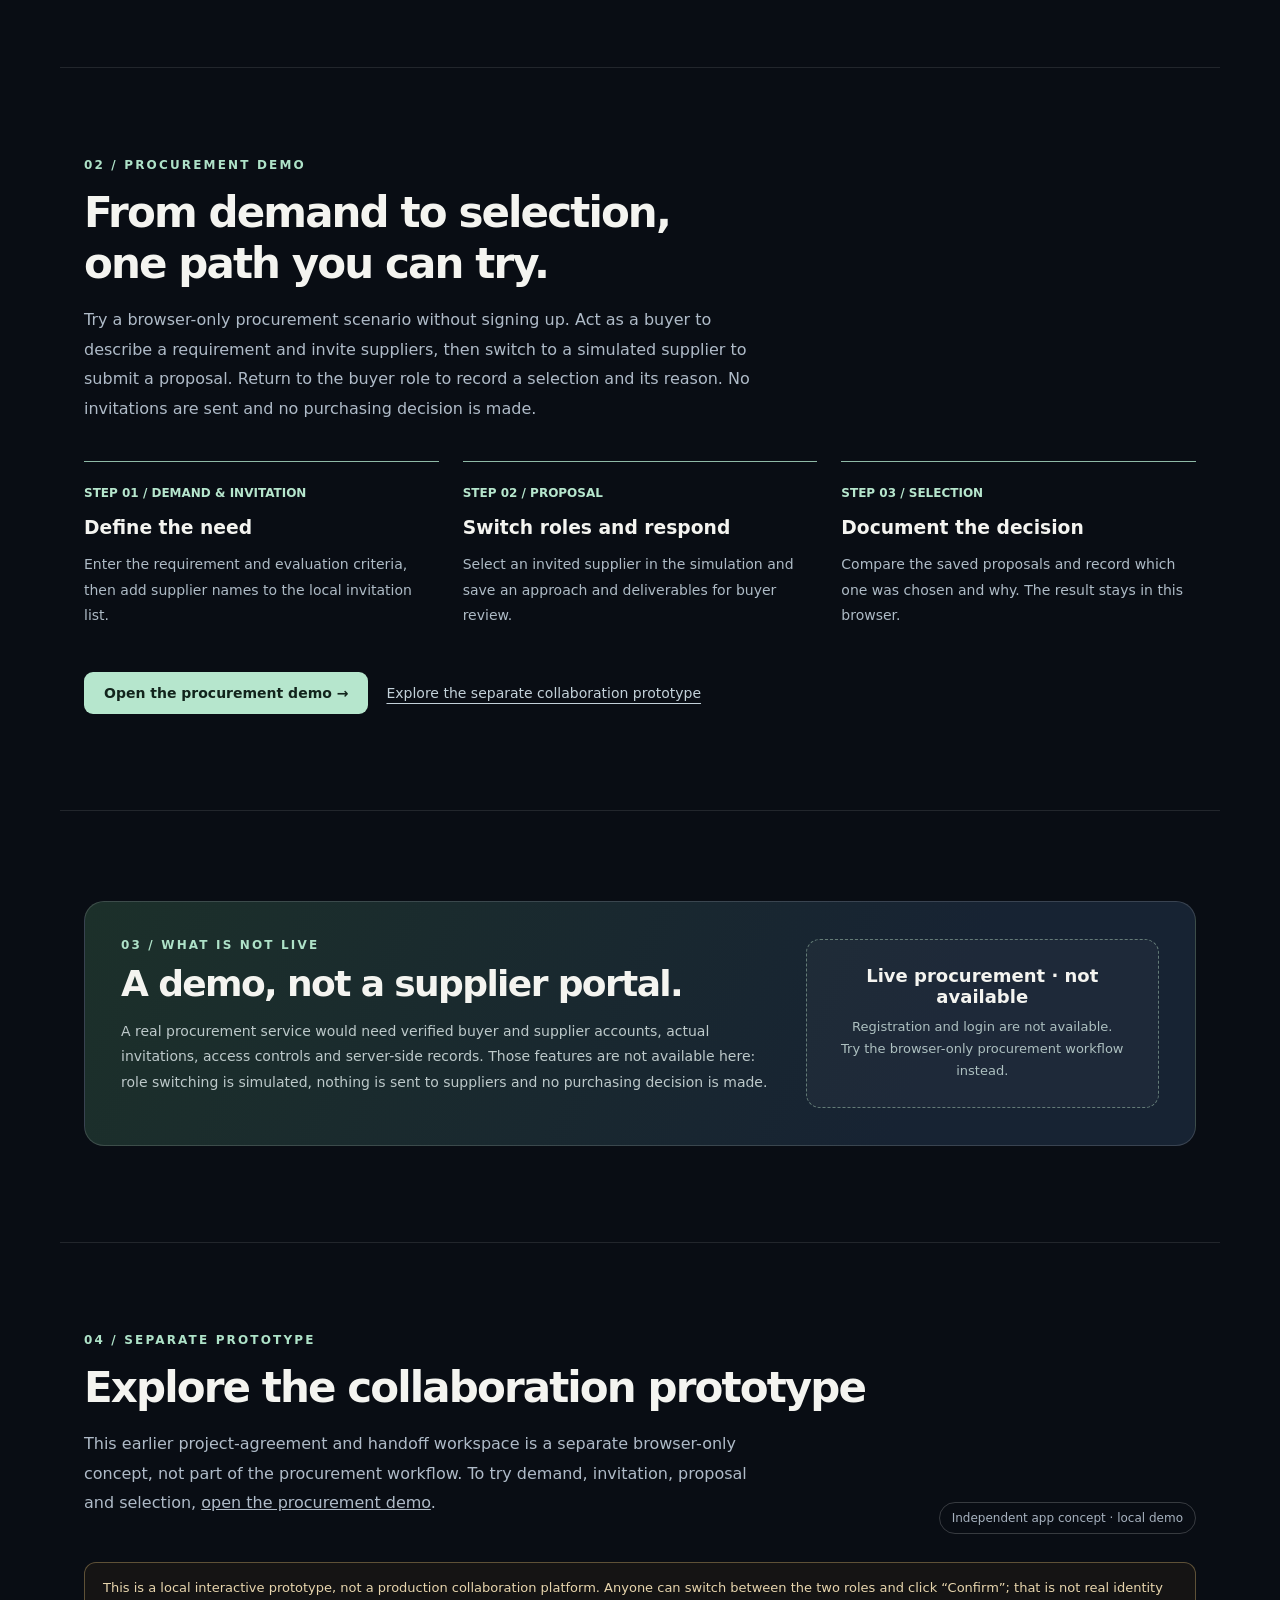
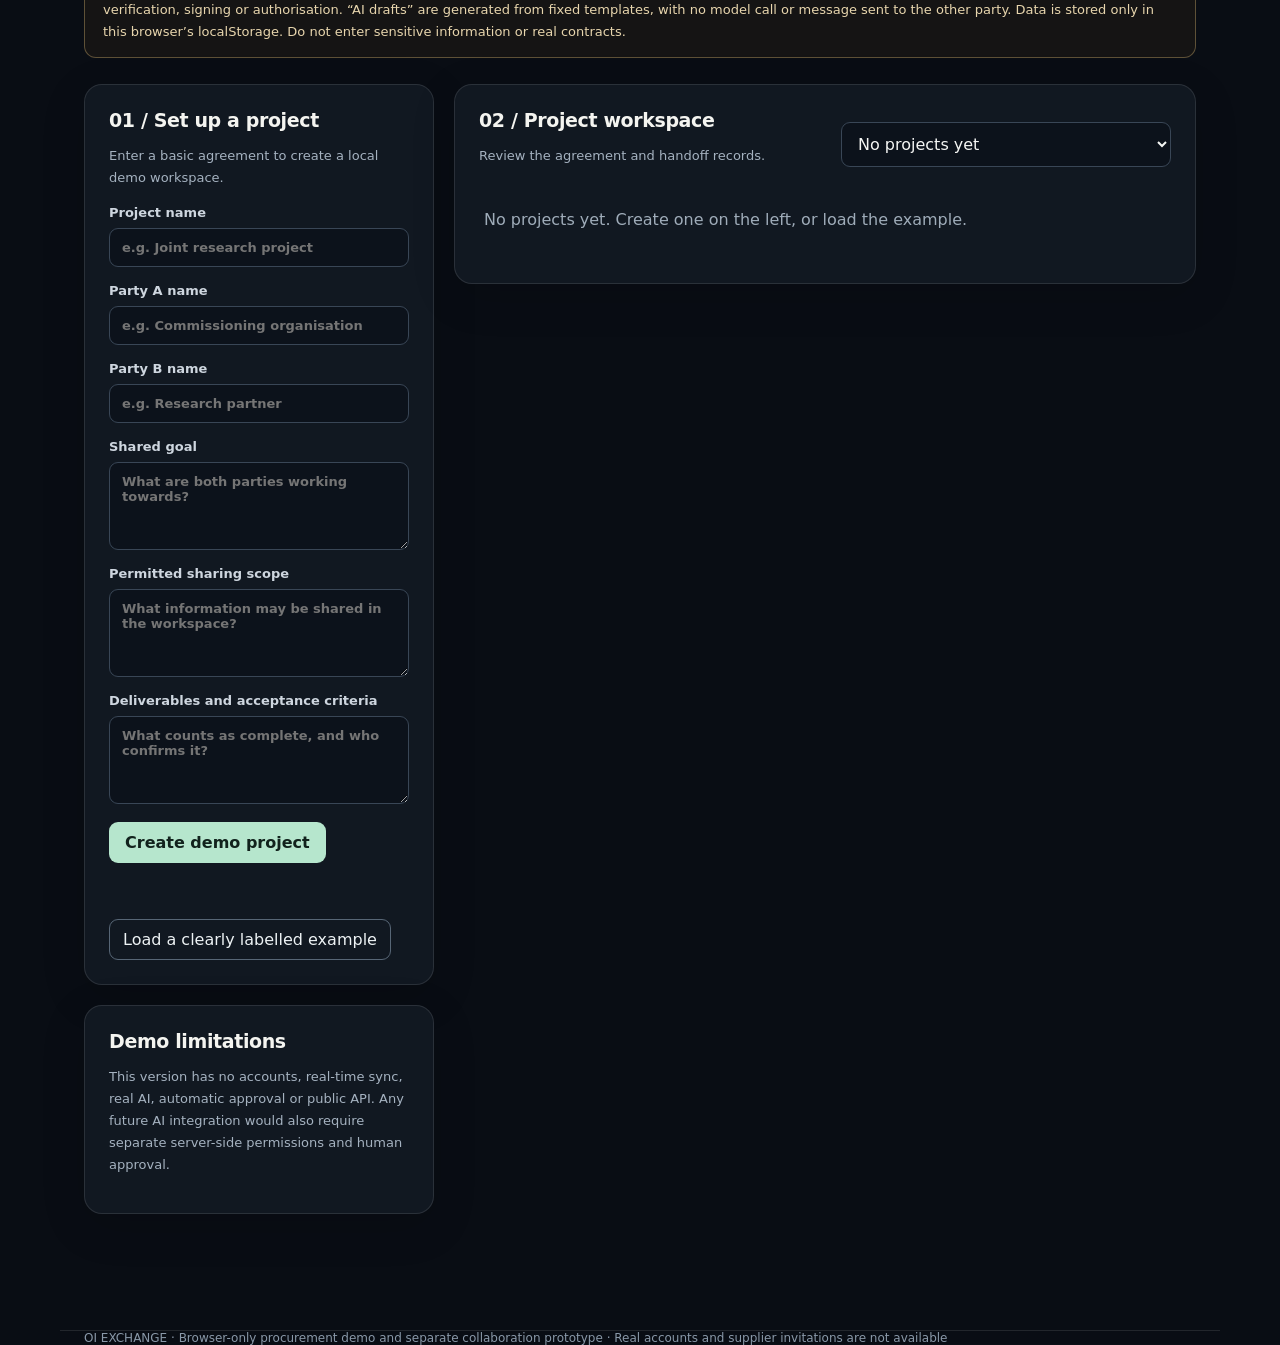
==== commit 8288cecd: "Point homepage workflow navigation to procurement demo" ====
--- a/index.html
+++ b/index.html
@@ -10,7 +10,7 @@
 </head>
 <body>
   <a class="skip" href="#main">Skip to content</a>
-  <header><div class="wrap"><a class="brand" href="#top"><i aria-hidden="true"></i> OI EXCHANGE</a><nav class="nav" aria-label="Main navigation"><a href="#flow">How it works</a><a href="#why">Why this demo</a><a href="#demo-workspace">Collaboration prototype</a><a class="nav-cta" href="procurement.html#workflow">Try procurement demo</a></nav></div></header>
+  <header><div class="wrap"><a class="brand" href="#top"><i aria-hidden="true"></i> OI EXCHANGE</a><nav class="nav" aria-label="Main navigation"><a href="procurement.html#workflow">Procurement workflow</a><a href="#why">Why this demo</a><a href="#demo-workspace">Collaboration prototype</a><a class="nav-cta" href="procurement.html#workflow">Try procurement demo</a></nav></div></header>
   <main id="main">
     <section class="wrap site-hero" id="top" aria-labelledby="hero-title"><div><div class="eyebrow">A BROWSER-ONLY PROCUREMENT WORKFLOW</div><h1 id="hero-title">From requirement to selection.<br><em>See every step.</em></h1><p class="lead">Try the OI EXCHANGE procurement demo: describe a requirement, invite fictional suppliers, switch roles to submit proposals, and record a buyer's selection and reason. The separate collaboration prototype remains available below.</p><div class="ctas"><a class="cta" href="procurement.html#workflow">Start the procurement demo →</a><a class="text-link" href="#flow">See how the demo works</a></div><p class="hero-note">A local simulation only: no real invitations, supplier accounts, purchasing decisions or cross-device sync. Do not enter sensitive information.</p></div><div class="preview" aria-label="Illustration of the simulated procurement workflow; not real supplier data"><div class="preview-head"><strong>OI / EXCHANGE</strong><span>Procurement demo · fictional data</span></div><div class="preview-card"><b>01 / DEMAND</b><strong>Describe the requirement</strong><p>Record a buyer name, what is needed and the criteria used to compare proposals.</p></div><div class="preview-steps"><span>02 Invite</span><span>03 Propose</span><span>04 Select</span></div><div class="preview-card"><b>SELECTION / DEMO</b><p>Compare locally saved proposals and record a choice with its reason. Nothing is sent to a real supplier.</p></div><p class="preview-caption">Concept illustration; not a live procurement service.</p></div></section>
     <section id="why" class="section wrap" aria-labelledby="why-title"><div class="eyebrow">01 / WHY THIS DEMO</div><h2 id="why-title">Make procurement decisions<br>easier to follow.</h2><p class="section-intro">A procurement process should make the requirement, supplier responses and selection reason visible together. This browser-only demo lets you try that sequence with fictional suppliers before considering what a real service would need.</p><div class="feature-grid"><article class="feature"><span>01 / REQUIREMENT</span><h3>Begin with the buyer’s need</h3><p>Describe the deliverable and evaluation criteria in a local demand so every simulated proposal can be reviewed against the same brief.</p></article><article class="feature"><span>02 / PROPOSALS</span><h3>See supplier responses together</h3><p>Add fictional suppliers to a local invitation list, switch demo roles and save one proposal per supplier for the active demand. No invitation is actually sent.</p></article><article class="feature"><span>03 / SELECTION</span><h3>Explain the buyer’s choice</h3><p>Compare locally saved proposals and record a selection with its reason. This illustrates a decision trail, not an actual award, contract or trusted audit record.</p></article></div></section>
